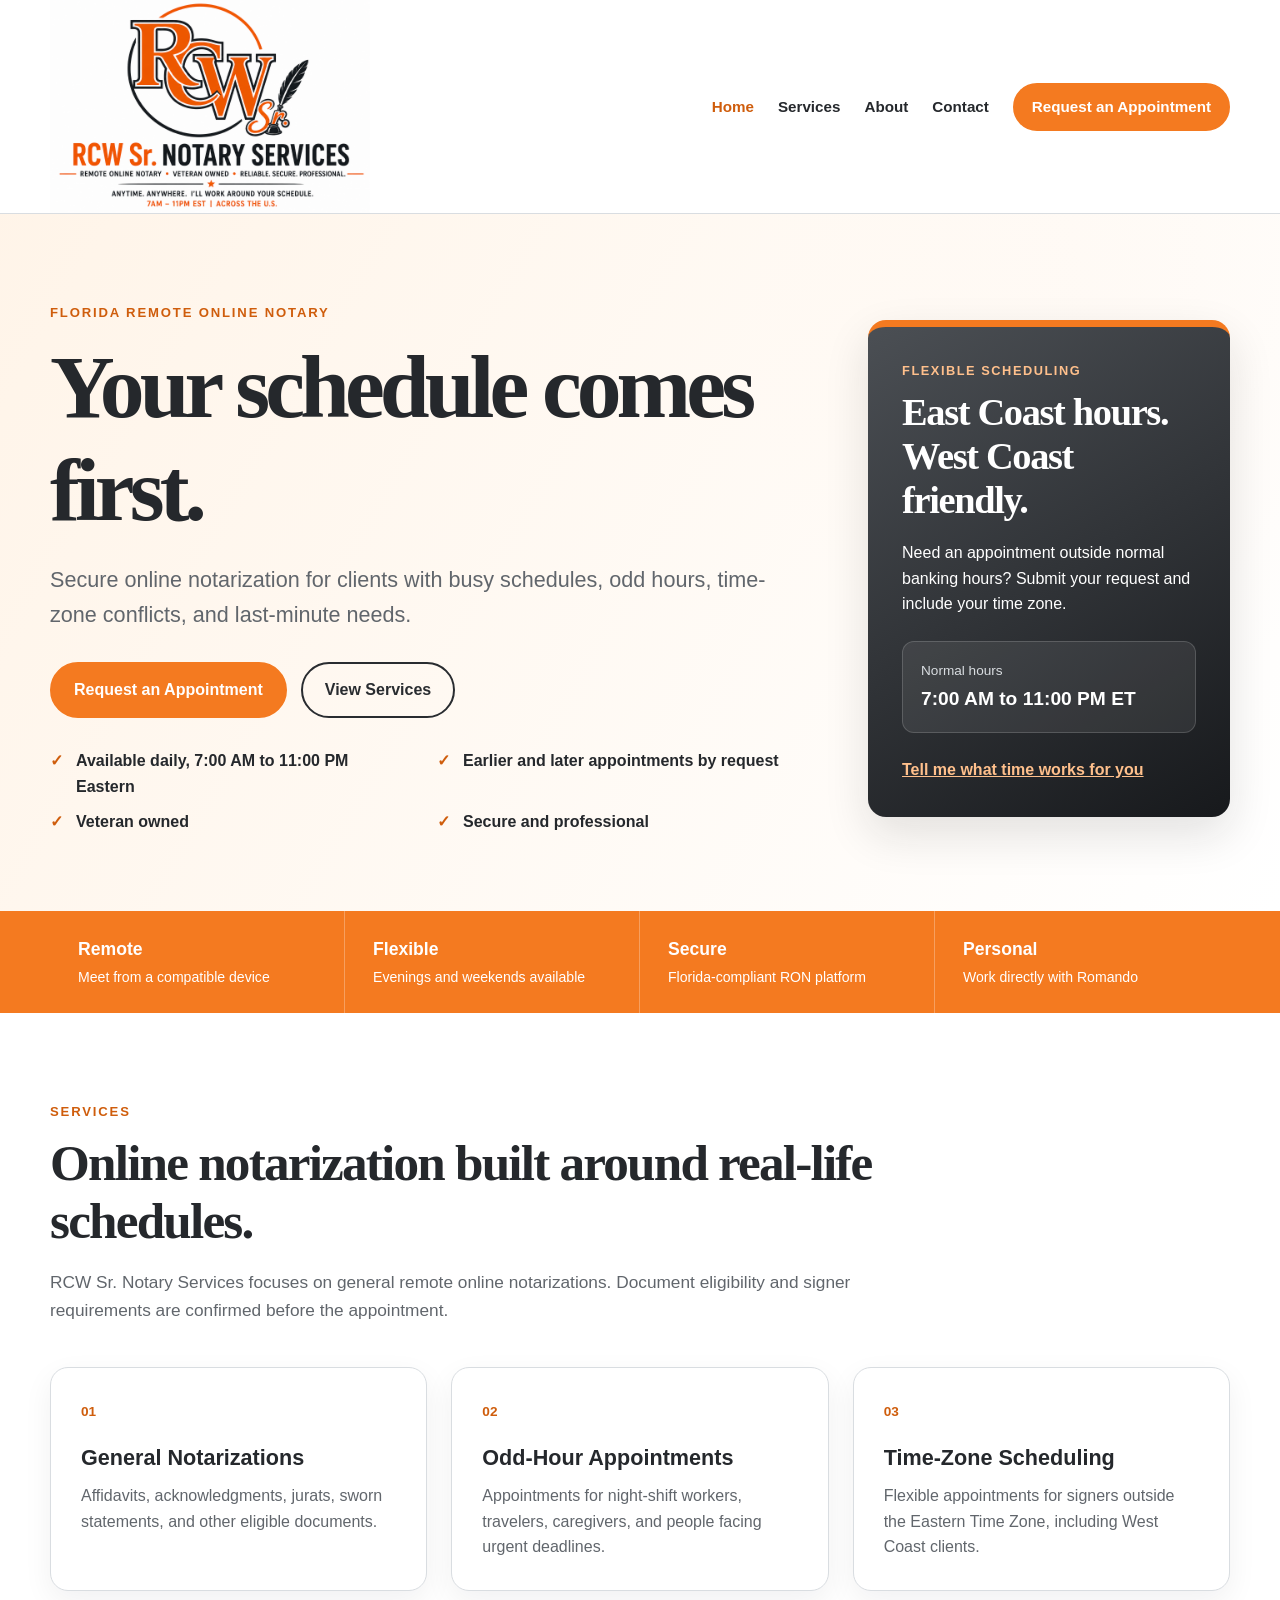
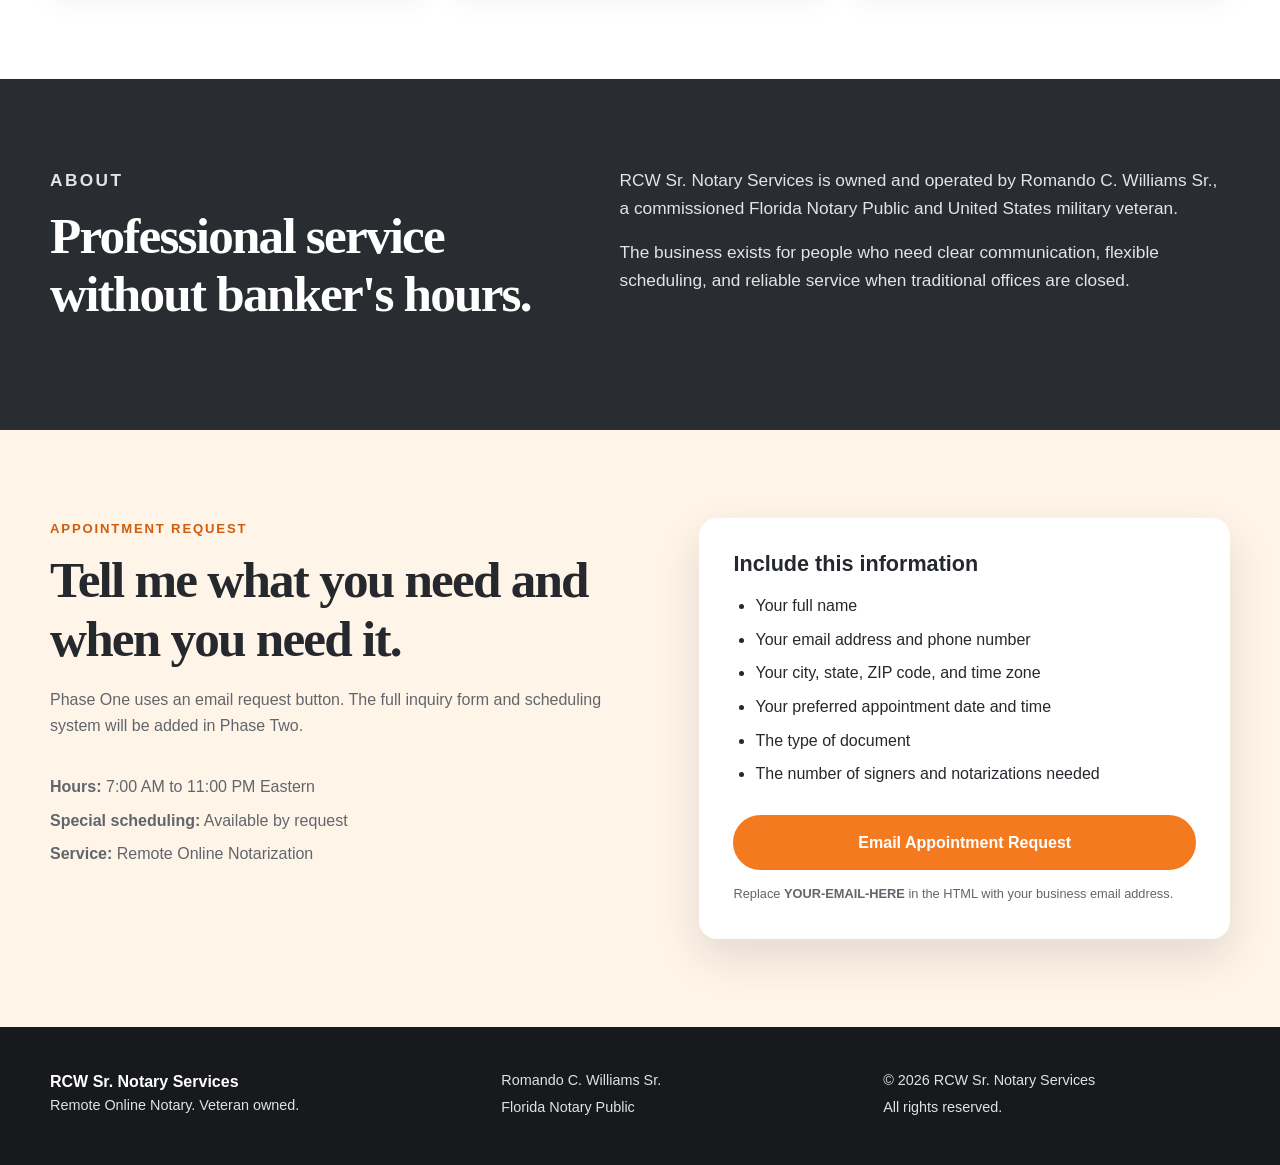
==== docs/index.html @ e26dbda1 "Update logo class in index.html" ====
<!DOCTYPE html>
<html lang="en">
<head>
  <meta charset="UTF-8">
  <meta name="viewport" content="width=device-width, initial-scale=1.0">
  <meta name="description" content="RCW Sr. Notary Services provides secure Florida remote online notarization with flexible scheduling from 7:00 AM to 11:00 PM Eastern Time.">
  <meta name="theme-color" content="#f47a20">

  <title>RCW Sr. Notary Services | Florida Remote Online Notary</title>

  <link rel="stylesheet" href="assets/css/styles.css">
  <script src="assets/js/main.js" defer></script>
</head>
<body>
  <a class="skip-link" href="#main-content">Skip to main content</a>

  <header class="site-header">
    <div class="container header-inner">
      <a class="brand" href="index.html" aria-label="RCW Sr. Notary Services home">
       <img
    src="assets/images/rcw-sr-logo-full.png"
    alt="RCW Sr. Notary Services logo"
    class="site-logo">
      </a>

      <button
        class="menu-toggle"
        type="button"
        aria-expanded="false"
        aria-controls="primary-navigation"
      >
        <span class="sr-only">Open navigation menu</span>
        <span></span>
        <span></span>
        <span></span>
      </button>

      <nav id="primary-navigation" class="primary-nav" aria-label="Primary navigation">
        <a class="active" href="index.html">Home</a>
        <a href="#services">Services</a>
        <a href="#about">About</a>
        <a href="#contact">Contact</a>
        <a class="button button-small" href="#contact">Request an Appointment</a>
      </nav>
    </div>
  </header>

  <main id="main-content">
    <section class="hero">
      <div class="container hero-grid">
        <div class="hero-copy">
          <p class="eyebrow">Florida Remote Online Notary</p>
          <h1>Your schedule comes first.</h1>
          <p class="hero-text">
            Secure online notarization for clients with busy schedules, odd hours,
            time-zone conflicts, and last-minute needs.
          </p>

          <div class="hero-actions">
            <a class="button" href="#contact">Request an Appointment</a>
            <a class="button button-secondary" href="#services">View Services</a>
          </div>

          <ul class="hero-facts" aria-label="Business highlights">
            <li>Available daily, 7:00 AM to 11:00 PM Eastern</li>
            <li>Earlier and later appointments by request</li>
            <li>Veteran owned</li>
            <li>Secure and professional</li>
          </ul>
        </div>

        <aside class="availability-card" aria-label="Availability details">
          <p class="card-label">Flexible Scheduling</p>
          <h2>East Coast hours. West Coast friendly.</h2>
          <p>
            Need an appointment outside normal banking hours? Submit your request
            and include your time zone.
          </p>
          <div class="hours-box">
            <span>Normal hours</span>
            <strong>7:00 AM to 11:00 PM ET</strong>
          </div>
          <a class="text-link" href="#contact">Tell me what time works for you</a>
        </aside>
      </div>
    </section>

    <section class="trust-strip" aria-label="Service promises">
      <div class="container trust-grid">
        <div>
          <strong>Remote</strong>
          <span>Meet from a compatible device</span>
        </div>
        <div>
          <strong>Flexible</strong>
          <span>Evenings and weekends available</span>
        </div>
        <div>
          <strong>Secure</strong>
          <span>Florida-compliant RON platform</span>
        </div>
        <div>
          <strong>Personal</strong>
          <span>Work directly with Romando</span>
        </div>
      </div>
    </section>

    <section id="services" class="section">
      <div class="container">
        <div class="section-heading">
          <p class="eyebrow">Services</p>
          <h2>Online notarization built around real-life schedules.</h2>
          <p>
            RCW Sr. Notary Services focuses on general remote online notarizations.
            Document eligibility and signer requirements are confirmed before the appointment.
          </p>
        </div>

        <div class="card-grid">
          <article class="service-card">
            <span class="service-number">01</span>
            <h3>General Notarizations</h3>
            <p>Affidavits, acknowledgments, jurats, sworn statements, and other eligible documents.</p>
          </article>

          <article class="service-card">
            <span class="service-number">02</span>
            <h3>Odd-Hour Appointments</h3>
            <p>Appointments for night-shift workers, travelers, caregivers, and people facing urgent deadlines.</p>
          </article>

          <article class="service-card">
            <span class="service-number">03</span>
            <h3>Time-Zone Scheduling</h3>
            <p>Flexible appointments for signers outside the Eastern Time Zone, including West Coast clients.</p>
          </article>
        </div>
      </div>
    </section>

    <section id="about" class="section section-pewter">
      <div class="container about-grid">
        <div>
          <p class="eyebrow eyebrow-light">About</p>
          <h2>Professional service without banker's hours.</h2>
        </div>
        <div>
          <p>
            RCW Sr. Notary Services is owned and operated by Romando C. Williams Sr.,
            a commissioned Florida Notary Public and United States military veteran.
          </p>
          <p>
            The business exists for people who need clear communication, flexible scheduling,
            and reliable service when traditional offices are closed.
          </p>
        </div>
      </div>
    </section>

    <section id="contact" class="section contact-section">
      <div class="container contact-grid">
        <div class="contact-copy">
          <p class="eyebrow">Appointment Request</p>
          <h2>Tell me what you need and when you need it.</h2>
          <p>
            Phase One uses an email request button. The full inquiry form and scheduling system
            will be added in Phase Two.
          </p>

          <div class="contact-details">
            <p><strong>Hours:</strong> 7:00 AM to 11:00 PM Eastern</p>
            <p><strong>Special scheduling:</strong> Available by request</p>
            <p><strong>Service:</strong> Remote Online Notarization</p>
          </div>
        </div>

        <div class="contact-card">
          <h3>Include this information</h3>
          <ul>
            <li>Your full name</li>
            <li>Your email address and phone number</li>
            <li>Your city, state, ZIP code, and time zone</li>
            <li>Your preferred appointment date and time</li>
            <li>The type of document</li>
            <li>The number of signers and notarizations needed</li>
          </ul>

          <a
            class="button button-full"
            href="mailto:YOUR-EMAIL-HERE?subject=Remote%20Online%20Notary%20Appointment%20Request"
          >
            Email Appointment Request
          </a>

          <p class="small-print">
            Replace <strong>YOUR-EMAIL-HERE</strong> in the HTML with your business email address.
          </p>
        </div>
      </div>
    </section>
  </main>

  <footer class="site-footer">
    <div class="container footer-grid">
      <div>
        <strong>RCW Sr. Notary Services</strong>
        <p>Remote Online Notary. Veteran owned.</p>
      </div>

      <div>
        <p>Romando C. Williams Sr.</p>
        <p>Florida Notary Public</p>
      </div>

      <div>
        <p>&copy; <span id="current-year"></span> RCW Sr. Notary Services</p>
        <p>All rights reserved.</p>
      </div>
    </div>
  </footer>
</body>
</html>
---- docs/assets/css/styles.css ----
:root {
  --orange: #f47a20;
  --orange-dark: #cf5d0c;
  --cream: #fff4e8;
  --pewter: #4b4f54;
  --pewter-dark: #292c30;
  --charcoal: #17191c;
  --white: #ffffff;
  --border: #d9dde1;
  --text: #25282c;
  --muted: #61666c;
  --shadow: 0 18px 45px rgba(23, 25, 28, 0.12);
  --radius: 18px;
  --container: 1180px;
}

* {
  box-sizing: border-box;
}

html {
  scroll-behavior: smooth;
}

body {
  margin: 0;
  color: var(--text);
  background: var(--white);
  font-family: Arial, Helvetica, sans-serif;
  line-height: 1.6;
}

img {
  display: block;
  max-width: 100%;
}

a {
  color: inherit;
}

h1,
h2,
h3,
p {
  margin-top: 0;
}

h1,
h2,
h3 {
  line-height: 1.15;
}

h1 {
  max-width: 760px;
  margin-bottom: 22px;
  font-family: Georgia, "Times New Roman", serif;
  font-size: clamp(3rem, 7vw, 6.2rem);
  letter-spacing: -0.055em;
}

h2 {
  margin-bottom: 18px;
  font-family: Georgia, "Times New Roman", serif;
  font-size: clamp(2rem, 4vw, 3.6rem);
  letter-spacing: -0.035em;
}

h3 {
  margin-bottom: 12px;
  font-size: 1.35rem;
}

.container {
  width: min(100% - 36px, var(--container));
  margin-inline: auto;
}

.skip-link {
  position: absolute;
  top: -100px;
  left: 16px;
  z-index: 1000;
  padding: 12px 16px;
  color: var(--white);
  background: var(--charcoal);
}

.skip-link:focus {
  top: 16px;
}

.sr-only {
  position: absolute;
  width: 1px;
  height: 1px;
  padding: 0;
  margin: -1px;
  overflow: hidden;
  clip: rect(0, 0, 0, 0);
  white-space: nowrap;
  border: 0;
}

.site-header {
  position: sticky;
  top: 0;
  z-index: 100;
  background: rgba(255, 255, 255, 0.96);
  border-bottom: 1px solid var(--border);
  backdrop-filter: blur(12px);
}

.header-inner {
  min-height: 92px;
  display: flex;
  align-items: center;
  justify-content: space-between;
  gap: 24px;
}

.brand {
  flex: 0 1 320px;
  text-decoration: none;
}

.brand-logo {
  width: 315px;
  max-height: 78px;
  object-fit: contain;
  object-position: left center;
}

.primary-nav {
  display: flex;
  align-items: center;
  gap: 24px;
}

.primary-nav a {
  font-size: 0.95rem;
  font-weight: 700;
  text-decoration: none;
}

.primary-nav a:not(.button):hover,
.primary-nav a:not(.button):focus,
.primary-nav .active {
  color: var(--orange-dark);
}

.menu-toggle {
  display: none;
  width: 46px;
  height: 46px;
  padding: 10px;
  border: 1px solid var(--border);
  border-radius: 10px;
  background: var(--white);
  cursor: pointer;
}

.menu-toggle span:not(.sr-only) {
  display: block;
  height: 3px;
  margin: 5px 0;
  background: var(--charcoal);
  border-radius: 10px;
}

.button {
  display: inline-flex;
  align-items: center;
  justify-content: center;
  min-height: 52px;
  padding: 13px 22px;
  color: var(--white);
  background: var(--orange);
  border: 2px solid var(--orange);
  border-radius: 999px;
  font-weight: 800;
  text-decoration: none;
  transition: transform 160ms ease, background 160ms ease, border-color 160ms ease;
}

.button:hover,
.button:focus {
  background: var(--orange-dark);
  border-color: var(--orange-dark);
  transform: translateY(-2px);
}

.button-secondary {
  color: var(--pewter-dark);
  background: transparent;
  border-color: var(--pewter-dark);
}

.button-secondary:hover,
.button-secondary:focus {
  color: var(--white);
  background: var(--pewter-dark);
  border-color: var(--pewter-dark);
}

.button-small {
  min-height: 44px;
  padding: 10px 17px;
  font-size: 0.9rem;
}

.button-full {
  width: 100%;
}

.hero {
  padding: 88px 0 76px;
  background:
    linear-gradient(120deg, rgba(255, 244, 232, 0.98), rgba(255, 255, 255, 0.92)),
    radial-gradient(circle at 85% 20%, rgba(244, 122, 32, 0.24), transparent 28%);
}

.hero-grid {
  display: grid;
  grid-template-columns: minmax(0, 1.55fr) minmax(300px, 0.75fr);
  align-items: center;
  gap: 70px;
}

.eyebrow {
  margin-bottom: 12px;
  color: var(--orange-dark);
  font-size: 0.82rem;
  font-weight: 900;
  letter-spacing: 0.14em;
  text-transform: uppercase;
}

.eyebrow-light {
  color: #ffc08c;
}

.hero-text {
  max-width: 720px;
  margin-bottom: 30px;
  color: var(--muted);
  font-size: clamp(1.08rem, 2vw, 1.35rem);
}

.hero-actions {
  display: flex;
  flex-wrap: wrap;
  gap: 14px;
  margin-bottom: 30px;
}

.hero-facts {
  display: grid;
  grid-template-columns: repeat(2, minmax(0, 1fr));
  gap: 10px 26px;
  max-width: 760px;
  padding: 0;
  margin: 0;
  list-style: none;
}

.hero-facts li {
  position: relative;
  padding-left: 26px;
  font-weight: 700;
}

.hero-facts li::before {
  content: "✓";
  position: absolute;
  left: 0;
  color: var(--orange-dark);
  font-weight: 900;
}

.availability-card {
  padding: 34px;
  color: var(--white);
  background: linear-gradient(150deg, var(--pewter), var(--charcoal));
  border-top: 7px solid var(--orange);
  border-radius: var(--radius);
  box-shadow: var(--shadow);
}

.card-label {
  margin-bottom: 8px;
  color: #ffc08c;
  font-size: 0.8rem;
  font-weight: 900;
  letter-spacing: 0.12em;
  text-transform: uppercase;
}

.availability-card h2 {
  font-size: clamp(2rem, 3vw, 3rem);
}

.hours-box {
  display: grid;
  gap: 2px;
  padding: 18px;
  margin: 24px 0;
  background: rgba(255, 255, 255, 0.08);
  border: 1px solid rgba(255, 255, 255, 0.16);
  border-radius: 12px;
}

.hours-box span {
  color: #d9dde1;
  font-size: 0.85rem;
}

.hours-box strong {
  font-size: 1.2rem;
}

.text-link {
  color: #ffc08c;
  font-weight: 800;
}

.trust-strip {
  color: var(--white);
  background: var(--orange);
}

.trust-grid {
  display: grid;
  grid-template-columns: repeat(4, 1fr);
}

.trust-grid div {
  padding: 24px 28px;
  border-right: 1px solid rgba(255, 255, 255, 0.28);
}

.trust-grid div:last-child {
  border-right: 0;
}

.trust-grid strong,
.trust-grid span {
  display: block;
}

.trust-grid strong {
  margin-bottom: 3px;
  font-size: 1.1rem;
}

.trust-grid span {
  font-size: 0.88rem;
}

.section {
  padding: 88px 0;
}

.section-heading {
  max-width: 830px;
  margin-bottom: 42px;
}

.section-heading > p:last-child {
  color: var(--muted);
  font-size: 1.08rem;
}

.card-grid {
  display: grid;
  grid-template-columns: repeat(3, 1fr);
  gap: 24px;
}

.service-card {
  padding: 30px;
  background: var(--white);
  border: 1px solid var(--border);
  border-radius: var(--radius);
  box-shadow: 0 10px 30px rgba(23, 25, 28, 0.06);
}

.service-number {
  display: inline-flex;
  margin-bottom: 24px;
  color: var(--orange-dark);
  font-size: 0.85rem;
  font-weight: 900;
}

.service-card p {
  margin-bottom: 0;
  color: var(--muted);
}

.section-pewter {
  color: var(--white);
  background: var(--pewter-dark);
}

.about-grid {
  display: grid;
  grid-template-columns: 0.9fr 1.1fr;
  gap: 70px;
}

.about-grid p {
  color: #e2e4e6;
  font-size: 1.08rem;
}

.contact-section {
  background: var(--cream);
}

.contact-grid {
  display: grid;
  grid-template-columns: 1fr 0.9fr;
  gap: 60px;
  align-items: start;
}

.contact-copy > p:not(.eyebrow),
.contact-details {
  color: var(--muted);
}

.contact-details {
  padding-top: 20px;
}

.contact-details p {
  margin-bottom: 8px;
}

.contact-card {
  padding: 34px;
  background: var(--white);
  border-radius: var(--radius);
  box-shadow: var(--shadow);
}

.contact-card ul {
  padding-left: 22px;
  margin-bottom: 28px;
}

.contact-card li {
  margin-bottom: 8px;
}

.small-print {
  margin: 14px 0 0;
  color: var(--muted);
  font-size: 0.8rem;
}

.site-footer {
  padding: 42px 0;
  color: #dfe2e5;
  background: var(--charcoal);
}

.footer-grid {
  display: grid;
  grid-template-columns: 1.2fr 1fr 1fr;
  gap: 35px;
}

.footer-grid p {
  margin-bottom: 4px;
  font-size: 0.9rem;
}

.footer-grid strong {
  color: var(--white);
}

@media (max-width: 900px) {
  .menu-toggle {
    display: block;
  }

  .primary-nav {
    position: absolute;
    top: 92px;
    left: 0;
    right: 0;
    display: none;
    padding: 22px;
    background: var(--white);
    border-bottom: 1px solid var(--border);
    box-shadow: var(--shadow);
  }

  .primary-nav.open {
    display: grid;
  }

  .primary-nav .button {
    width: 100%;
  }

  .hero-grid,
  .about-grid,
  .contact-grid {
    grid-template-columns: 1fr;
  }

  .hero-grid,
  .about-grid,
  .contact-grid {
    gap: 38px;
  }

  .trust-grid,
  .card-grid {
    grid-template-columns: repeat(2, 1fr);
  }

  .trust-grid div:nth-child(2) {
    border-right: 0;
  }

  .trust-grid div:nth-child(-n + 2) {
    border-bottom: 1px solid rgba(255, 255, 255, 0.28);
  }
}

@media (max-width: 620px) {
  .header-inner {
    min-height: 78px;
  }

  .brand {
    flex-basis: 240px;
  }

  .brand-logo {
    width: 235px;
    max-height: 64px;
  }

  .primary-nav {
    top: 78px;
  }

  .hero {
    padding: 62px 0 56px;
  }

  .hero-facts,
  .trust-grid,
  .card-grid,
  .footer-grid {
    grid-template-columns: 1fr;
  }

  .trust-grid div {
    border-right: 0;
    border-bottom: 1px solid rgba(255, 255, 255, 0.28);
  }

  .trust-grid div:last-child {
    border-bottom: 0;
  }

  .section {
    padding: 64px 0;
  }

  .availability-card,
  .service-card,
  .contact-card {
    padding: 26px;
  }
}
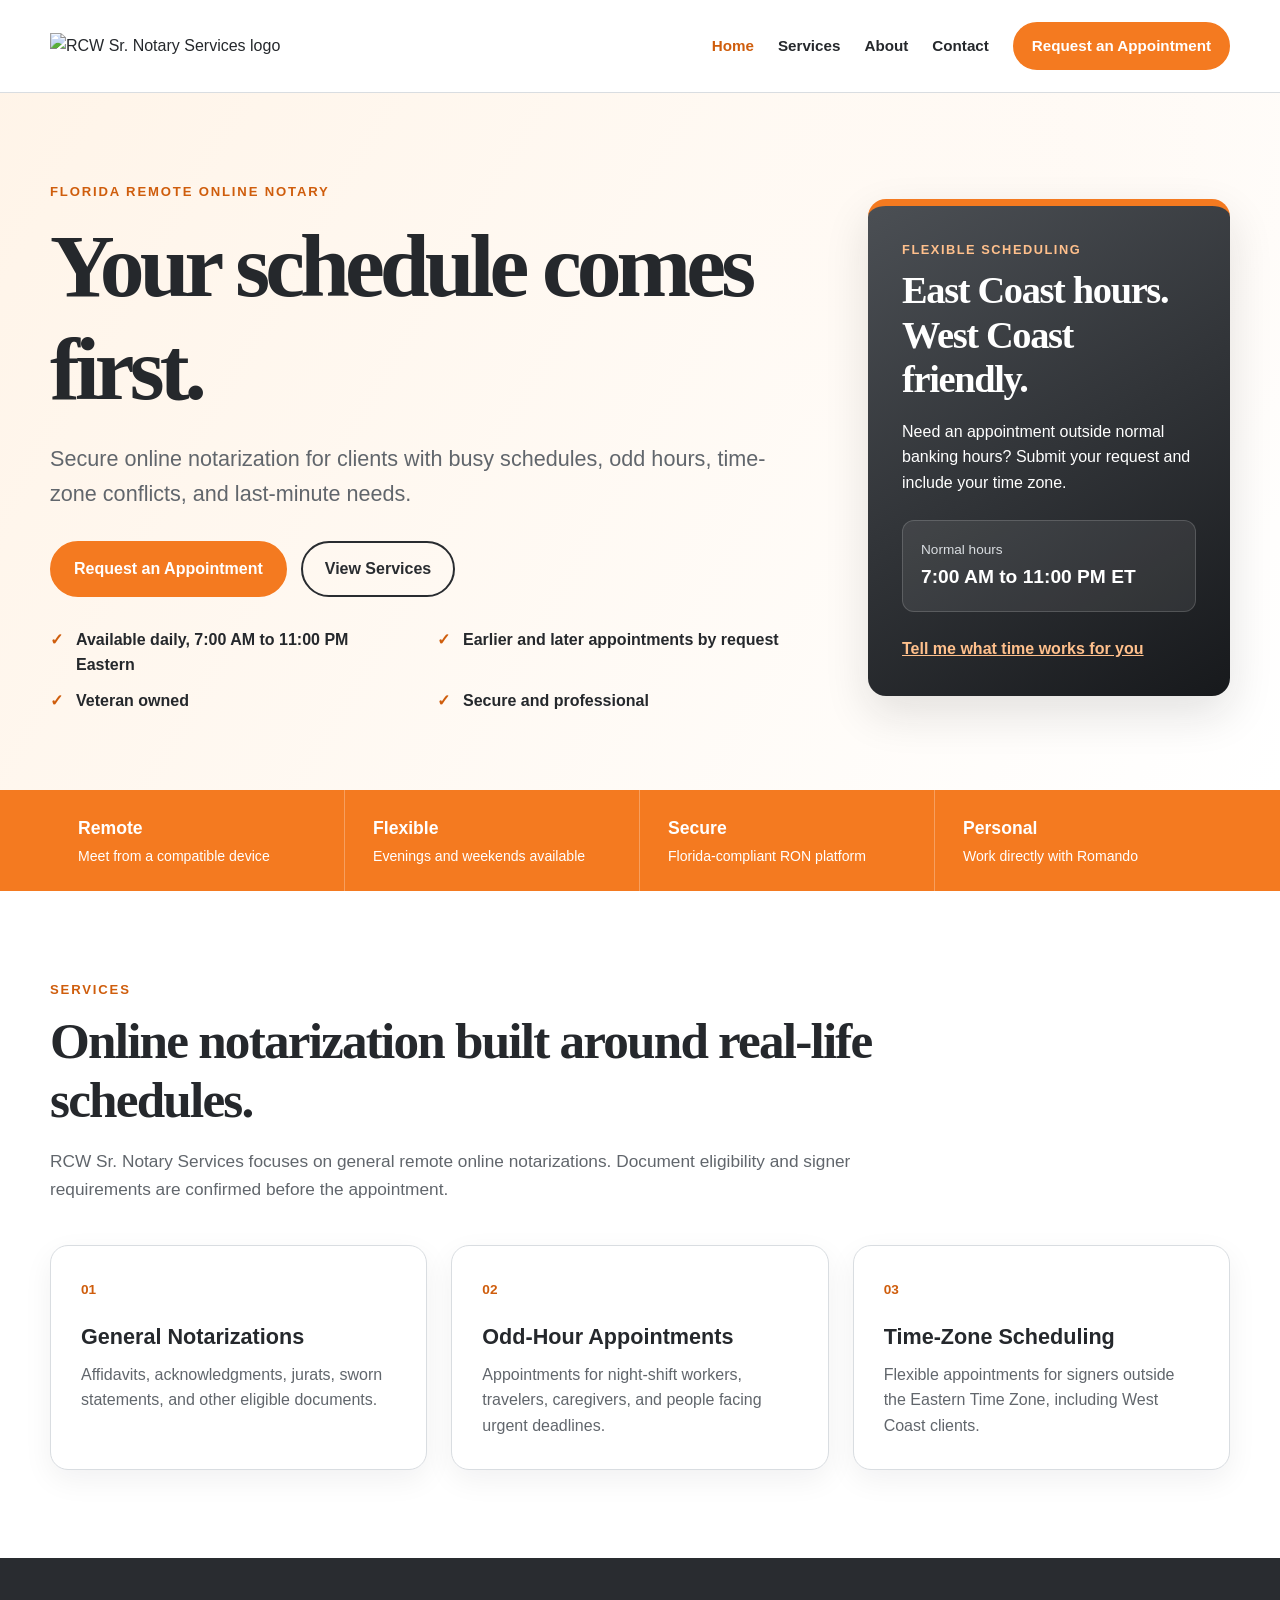
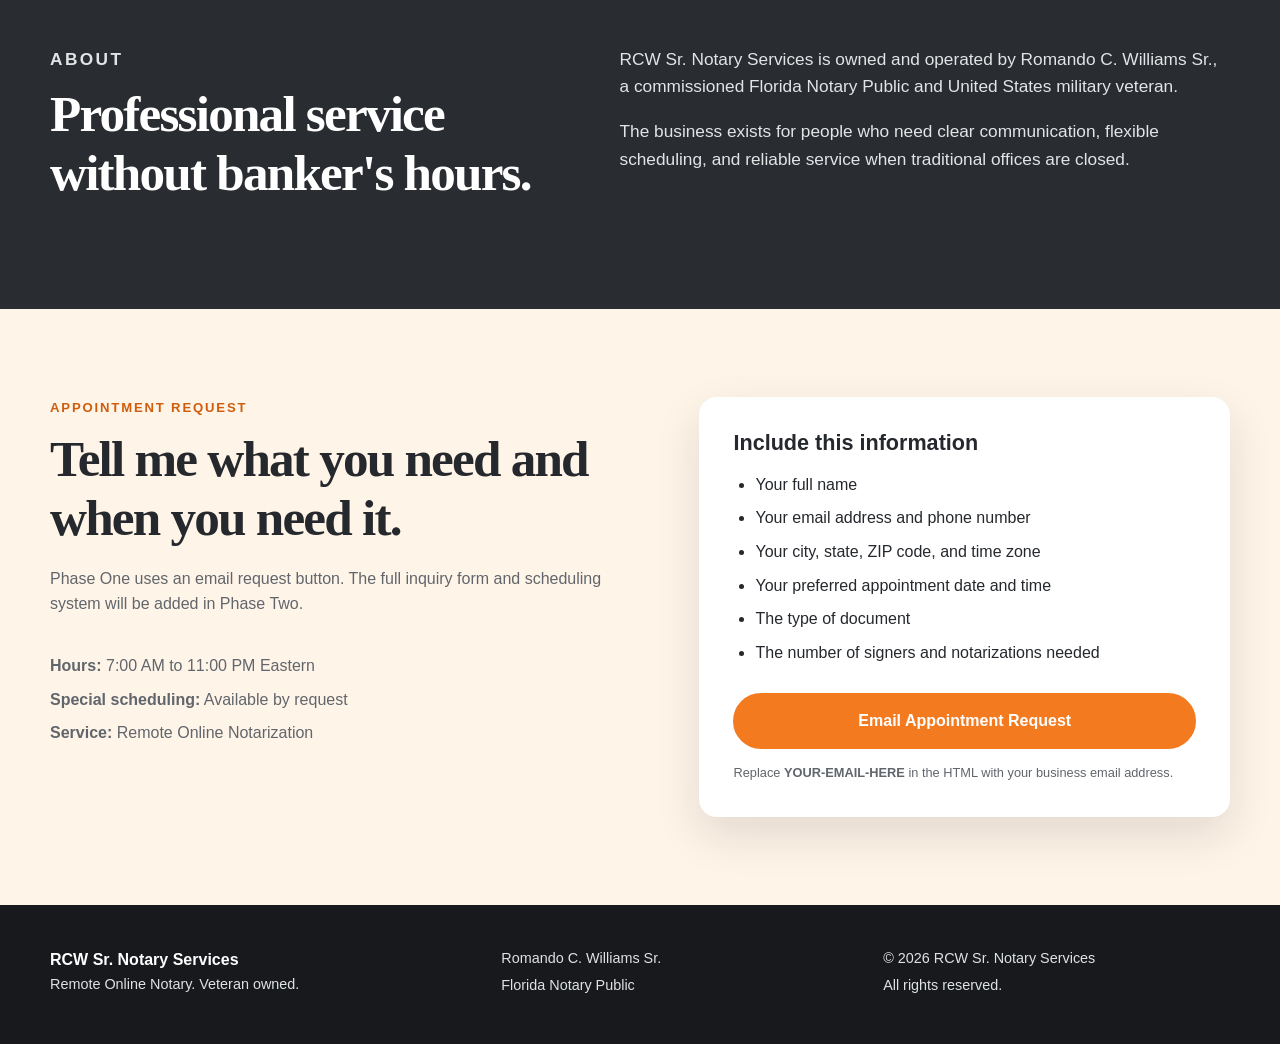
==== commit 74ab19e0: "Update logo image source to use raw GitHub URL" ====
--- a/docs/index.html
+++ b/docs/index.html
@@ -17,10 +17,10 @@
   <header class="site-header">
     <div class="container header-inner">
       <a class="brand" href="index.html" aria-label="RCW Sr. Notary Services home">
-       <img
-    src="assets/images/rcw-sr-logo-full.png"
-    alt="RCW Sr. Notary Services logo"
-    class="site-logo">
+      <img
+  src="https://raw.githubusercontent.com/TampaNative4Life/rcw-remote-online-notary/main/docs/assets/images/rcw-sr-logo-full.png"
+  alt="RCW Sr. Notary Services logo"
+  class="site-logo">
       </a>
 
       <button
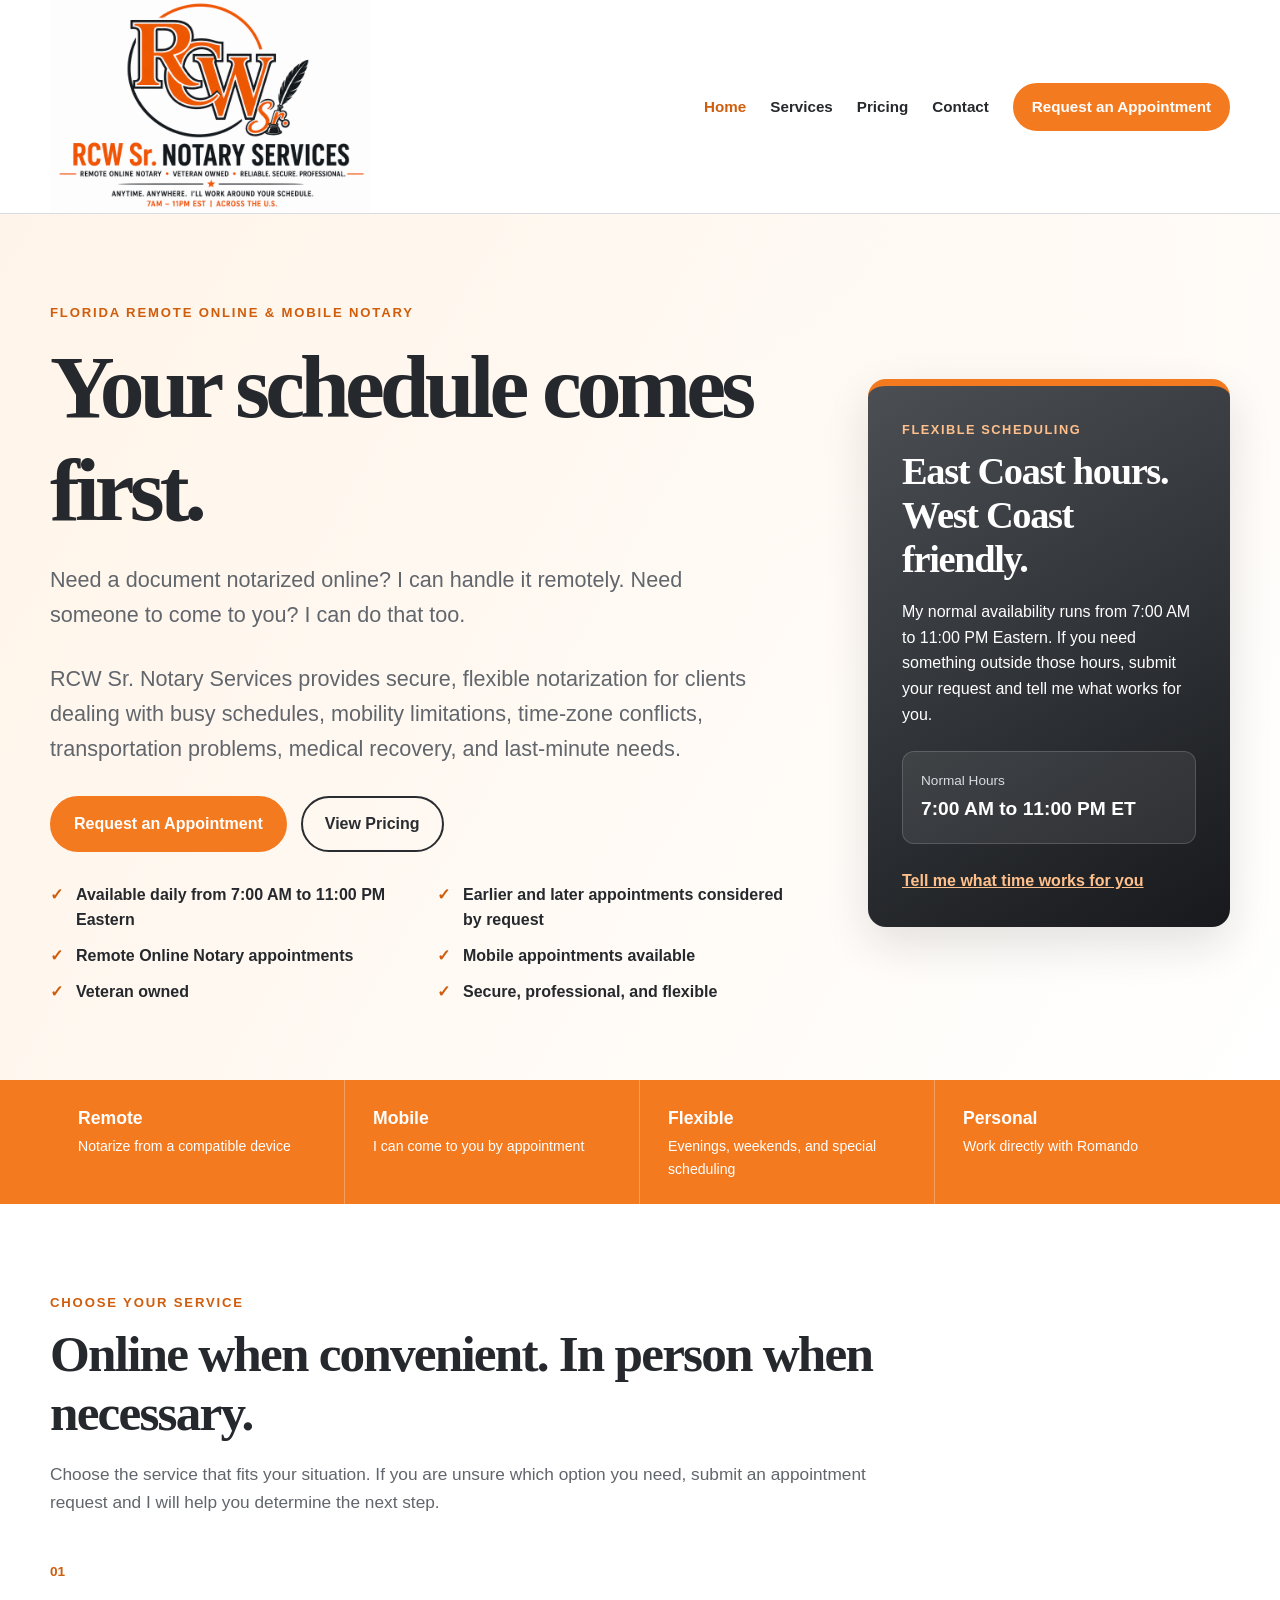
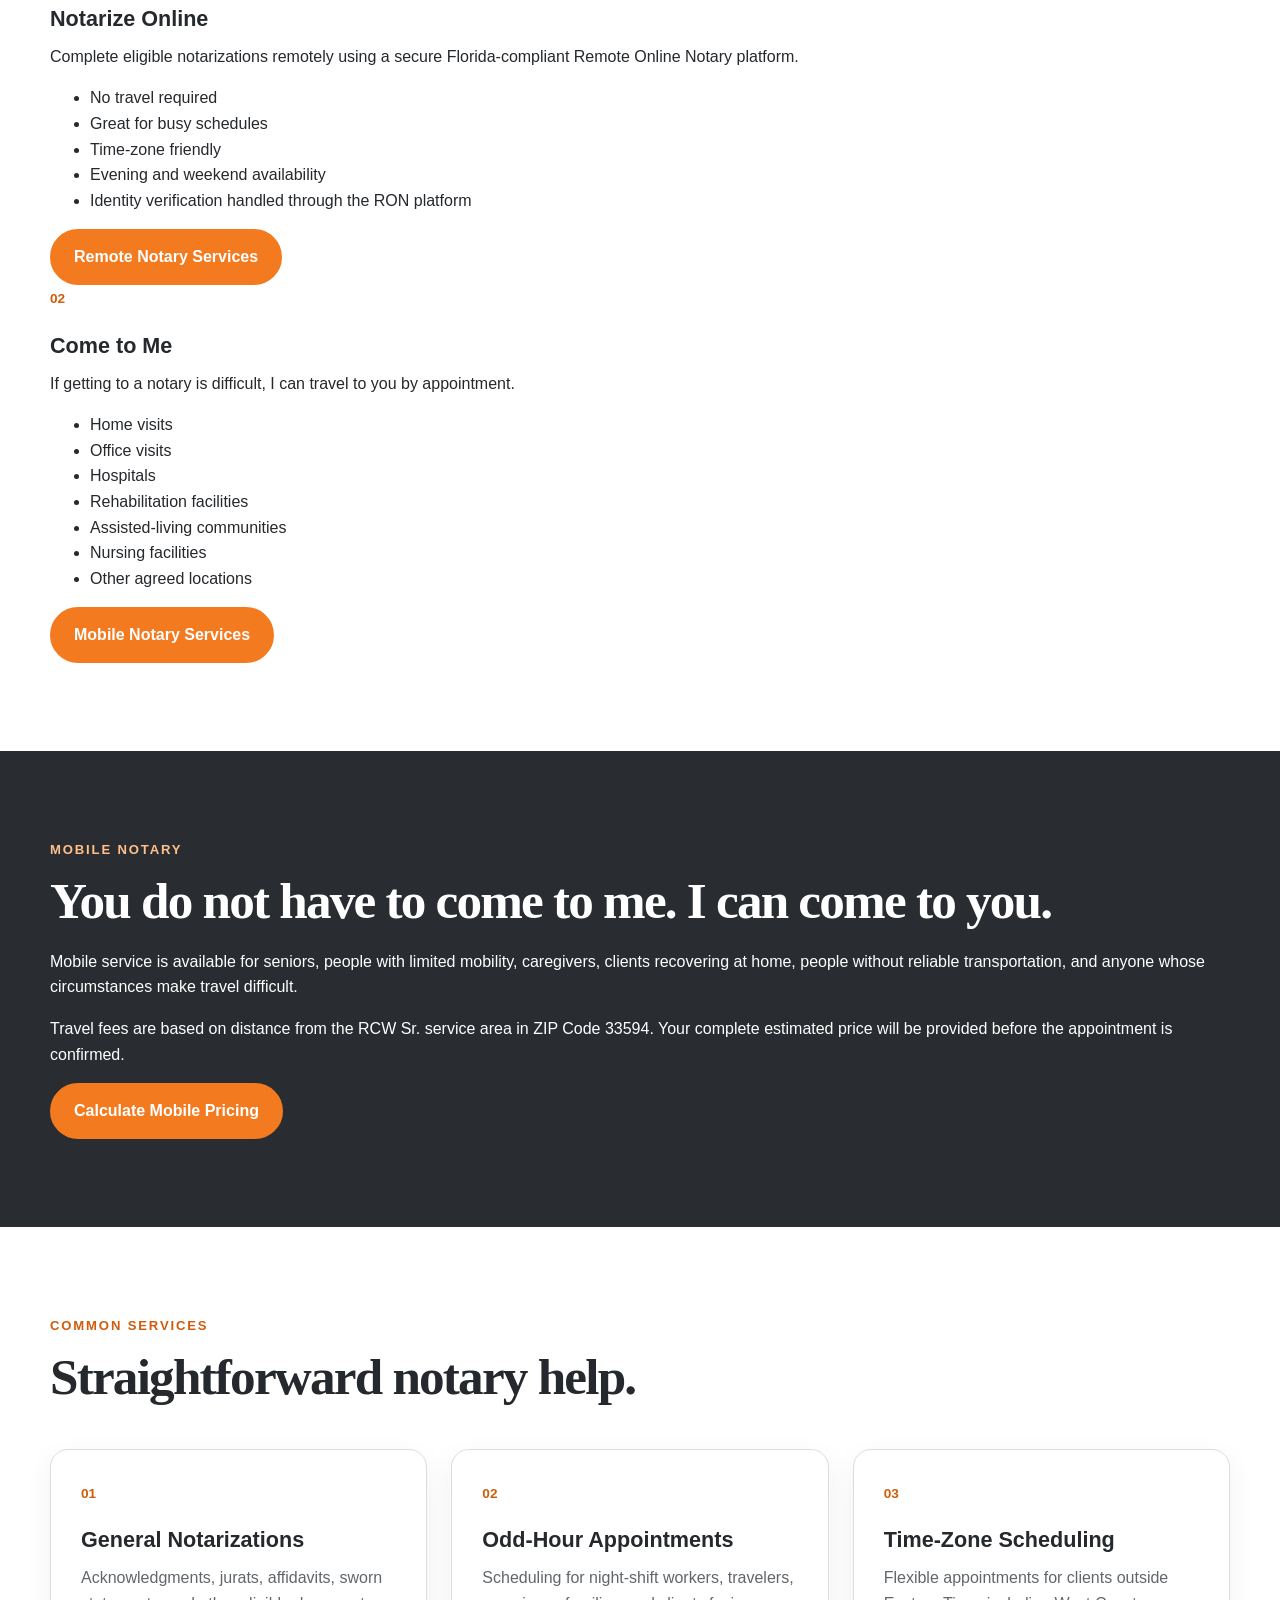
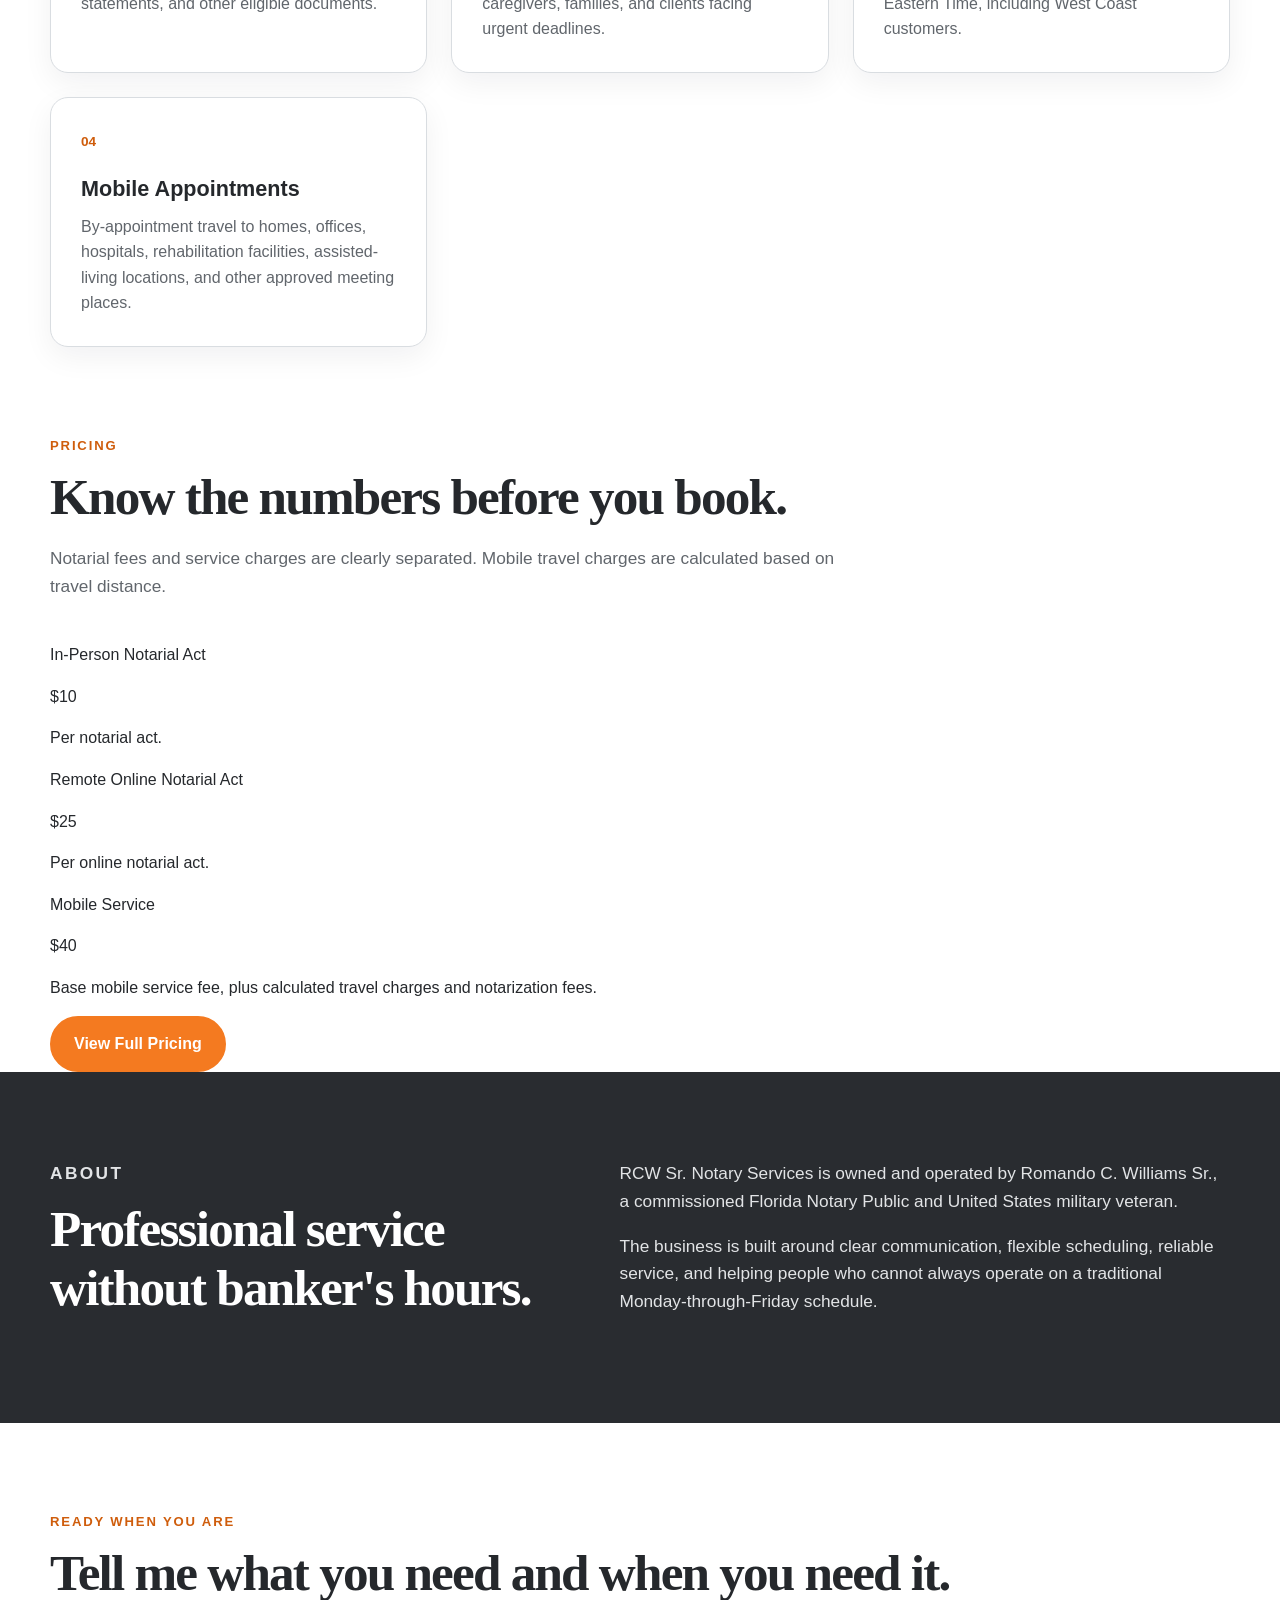
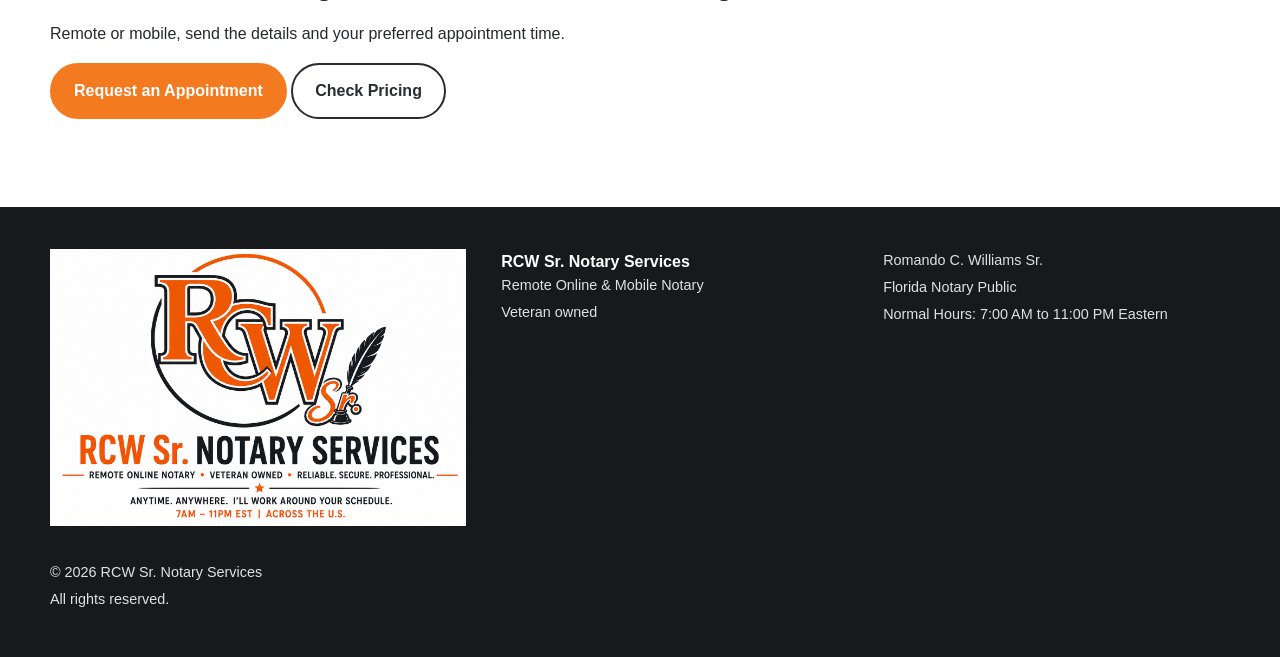
==== commit ba460edb: "Revise HTML structure and content for clarity Updated the website's meta description, title, and var" ====
--- a/docs/index.html
+++ b/docs/index.html
@@ -2,25 +2,43 @@
 <html lang="en">
 <head>
   <meta charset="UTF-8">
+
   <meta name="viewport" content="width=device-width, initial-scale=1.0">
-  <meta name="description" content="RCW Sr. Notary Services provides secure Florida remote online notarization with flexible scheduling from 7:00 AM to 11:00 PM Eastern Time.">
+
+  <meta
+    name="description"
+    content="RCW Sr. Notary Services provides Florida Remote Online Notary and mobile notary appointments with flexible scheduling, including evenings, weekends, and special scheduling requests."
+  >
+
   <meta name="theme-color" content="#f47a20">
 
-  <title>RCW Sr. Notary Services | Florida Remote Online Notary</title>
+  <title>RCW Sr. Notary Services | Remote Online & Mobile Notary</title>
 
   <link rel="stylesheet" href="assets/css/styles.css">
+
   <script src="assets/js/main.js" defer></script>
 </head>
+
 <body>
-  <a class="skip-link" href="#main-content">Skip to main content</a>
+
+  <a class="skip-link" href="#main-content">
+    Skip to main content
+  </a>
 
   <header class="site-header">
+
     <div class="container header-inner">
-      <a class="brand" href="index.html" aria-label="RCW Sr. Notary Services home">
-      <img
-  src="https://raw.githubusercontent.com/TampaNative4Life/rcw-remote-online-notary/main/docs/assets/images/rcw-sr-logo-full.png"
-  alt="RCW Sr. Notary Services logo"
-  class="site-logo">
+
+      <a
+        class="brand"
+        href="index.html"
+        aria-label="RCW Sr. Notary Services home"
+      >
+        <img
+          src="assets/images/rcw-sr-logo-full.png"
+          alt="RCW Sr. Notary Services logo"
+          class="site-logo"
+        >
       </a>
 
       <button
@@ -35,189 +53,717 @@
         <span></span>
       </button>
 
-      <nav id="primary-navigation" class="primary-nav" aria-label="Primary navigation">
+      <nav
+        id="primary-navigation"
+        class="primary-nav"
+        aria-label="Primary navigation"
+      >
         <a class="active" href="index.html">Home</a>
-        <a href="#services">Services</a>
-        <a href="#about">About</a>
-        <a href="#contact">Contact</a>
-        <a class="button button-small" href="#contact">Request an Appointment</a>
+        <a href="services.html">Services</a>
+        <a href="pricing.html">Pricing</a>
+        <a href="contact.html">Contact</a>
+
+        <a
+          class="button button-small"
+          href="contact.html"
+        >
+          Request an Appointment
+        </a>
       </nav>
+
     </div>
+
   </header>
 
   <main id="main-content">
+
     <section class="hero">
+
       <div class="container hero-grid">
+
         <div class="hero-copy">
-          <p class="eyebrow">Florida Remote Online Notary</p>
-          <h1>Your schedule comes first.</h1>
+
+          <p class="eyebrow">
+            Florida Remote Online & Mobile Notary
+          </p>
+
+          <h1>
+            Your schedule comes first.
+          </h1>
+
           <p class="hero-text">
-            Secure online notarization for clients with busy schedules, odd hours,
-            time-zone conflicts, and last-minute needs.
+            Need a document notarized online?
+            I can handle it remotely.
+            Need someone to come to you?
+            I can do that too.
+          </p>
+
+          <p class="hero-text">
+            RCW Sr. Notary Services provides secure,
+            flexible notarization for clients dealing with busy schedules,
+            mobility limitations, time-zone conflicts,
+            transportation problems, medical recovery,
+            and last-minute needs.
           </p>
 
           <div class="hero-actions">
-            <a class="button" href="#contact">Request an Appointment</a>
-            <a class="button button-secondary" href="#services">View Services</a>
+
+            <a
+              class="button"
+              href="contact.html"
+            >
+              Request an Appointment
+            </a>
+
+            <a
+              class="button button-secondary"
+              href="pricing.html"
+            >
+              View Pricing
+            </a>
+
           </div>
 
-          <ul class="hero-facts" aria-label="Business highlights">
-            <li>Available daily, 7:00 AM to 11:00 PM Eastern</li>
-            <li>Earlier and later appointments by request</li>
-            <li>Veteran owned</li>
-            <li>Secure and professional</li>
+          <ul
+            class="hero-facts"
+            aria-label="Business highlights"
+          >
+            <li>
+              Available daily from 7:00 AM to 11:00 PM Eastern
+            </li>
+
+            <li>
+              Earlier and later appointments considered by request
+            </li>
+
+            <li>
+              Remote Online Notary appointments
+            </li>
+
+            <li>
+              Mobile appointments available
+            </li>
+
+            <li>
+              Veteran owned
+            </li>
+
+            <li>
+              Secure, professional, and flexible
+            </li>
           </ul>
-        </div>
-
-        <aside class="availability-card" aria-label="Availability details">
-          <p class="card-label">Flexible Scheduling</p>
-          <h2>East Coast hours. West Coast friendly.</h2>
+
+        </div>
+
+        <aside
+          class="availability-card"
+          aria-label="Availability details"
+        >
+
+          <p class="card-label">
+            Flexible Scheduling
+          </p>
+
+          <h2>
+            East Coast hours.
+            West Coast friendly.
+          </h2>
+
           <p>
-            Need an appointment outside normal banking hours? Submit your request
-            and include your time zone.
-          </p>
+            My normal availability runs from
+            7:00 AM to 11:00 PM Eastern.
+            If you need something outside those hours,
+            submit your request and tell me what works for you.
+          </p>
+
           <div class="hours-box">
-            <span>Normal hours</span>
-            <strong>7:00 AM to 11:00 PM ET</strong>
+
+            <span>
+              Normal Hours
+            </span>
+
+            <strong>
+              7:00 AM to 11:00 PM ET
+            </strong>
+
           </div>
-          <a class="text-link" href="#contact">Tell me what time works for you</a>
+
+          <a
+            class="text-link"
+            href="contact.html"
+          >
+            Tell me what time works for you
+          </a>
+
         </aside>
-      </div>
+
+      </div>
+
     </section>
 
-    <section class="trust-strip" aria-label="Service promises">
+    <section
+      class="trust-strip"
+      aria-label="Service options"
+    >
+
       <div class="container trust-grid">
+
         <div>
           <strong>Remote</strong>
-          <span>Meet from a compatible device</span>
-        </div>
+          <span>
+            Notarize from a compatible device
+          </span>
+        </div>
+
+        <div>
+          <strong>Mobile</strong>
+          <span>
+            I can come to you by appointment
+          </span>
+        </div>
+
         <div>
           <strong>Flexible</strong>
-          <span>Evenings and weekends available</span>
-        </div>
-        <div>
-          <strong>Secure</strong>
-          <span>Florida-compliant RON platform</span>
-        </div>
+          <span>
+            Evenings, weekends, and special scheduling
+          </span>
+        </div>
+
         <div>
           <strong>Personal</strong>
-          <span>Work directly with Romando</span>
-        </div>
-      </div>
+          <span>
+            Work directly with Romando
+          </span>
+        </div>
+
+      </div>
+
     </section>
 
-    <section id="services" class="section">
+    <section
+      id="service-options"
+      class="section"
+    >
+
       <div class="container">
+
         <div class="section-heading">
-          <p class="eyebrow">Services</p>
-          <h2>Online notarization built around real-life schedules.</h2>
+
+          <p class="eyebrow">
+            Choose Your Service
+          </p>
+
+          <h2>
+            Online when convenient.
+            In person when necessary.
+          </h2>
+
           <p>
-            RCW Sr. Notary Services focuses on general remote online notarizations.
-            Document eligibility and signer requirements are confirmed before the appointment.
-          </p>
+            Choose the service that fits your situation.
+            If you are unsure which option you need,
+            submit an appointment request and I will help you determine the next step.
+          </p>
+
+        </div>
+
+        <div class="service-choice-grid">
+
+          <article class="service-choice-card">
+
+            <p class="service-number">
+              01
+            </p>
+
+            <h3>
+              Notarize Online
+            </h3>
+
+            <p>
+              Complete eligible notarizations remotely
+              using a secure Florida-compliant Remote Online Notary platform.
+            </p>
+
+            <ul>
+              <li>
+                No travel required
+              </li>
+
+              <li>
+                Great for busy schedules
+              </li>
+
+              <li>
+                Time-zone friendly
+              </li>
+
+              <li>
+                Evening and weekend availability
+              </li>
+
+              <li>
+                Identity verification handled through the RON platform
+              </li>
+            </ul>
+
+            <a
+              class="button"
+              href="services.html#remote"
+            >
+              Remote Notary Services
+            </a>
+
+          </article>
+
+          <article class="service-choice-card featured">
+
+            <p class="service-number">
+              02
+            </p>
+
+            <h3>
+              Come to Me
+            </h3>
+
+            <p>
+              If getting to a notary is difficult,
+              I can travel to you by appointment.
+            </p>
+
+            <ul>
+              <li>
+                Home visits
+              </li>
+
+              <li>
+                Office visits
+              </li>
+
+              <li>
+                Hospitals
+              </li>
+
+              <li>
+                Rehabilitation facilities
+              </li>
+
+              <li>
+                Assisted-living communities
+              </li>
+
+              <li>
+                Nursing facilities
+              </li>
+
+              <li>
+                Other agreed locations
+              </li>
+            </ul>
+
+            <a
+              class="button"
+              href="services.html#mobile"
+            >
+              Mobile Notary Services
+            </a>
+
+          </article>
+
+        </div>
+
+      </div>
+
+    </section>
+
+    <section class="section section-pewter">
+
+      <div class="container mobile-highlight-grid">
+
+        <div>
+
+          <p class="eyebrow eyebrow-light">
+            Mobile Notary
+          </p>
+
+          <h2>
+            You do not have to come to me.
+            I can come to you.
+          </h2>
+
+        </div>
+
+        <div>
+
+          <p>
+            Mobile service is available for seniors,
+            people with limited mobility,
+            caregivers,
+            clients recovering at home,
+            people without reliable transportation,
+            and anyone whose circumstances make travel difficult.
+          </p>
+
+          <p>
+            Travel fees are based on distance from the
+            RCW Sr. service area in ZIP Code 33594.
+            Your complete estimated price will be provided
+            before the appointment is confirmed.
+          </p>
+
+          <a
+            class="button button-light"
+            href="pricing.html"
+          >
+            Calculate Mobile Pricing
+          </a>
+
+        </div>
+
+      </div>
+
+    </section>
+
+    <section class="section">
+
+      <div class="container">
+
+        <div class="section-heading">
+
+          <p class="eyebrow">
+            Common Services
+          </p>
+
+          <h2>
+            Straightforward notary help.
+          </h2>
+
         </div>
 
         <div class="card-grid">
+
           <article class="service-card">
-            <span class="service-number">01</span>
-            <h3>General Notarizations</h3>
-            <p>Affidavits, acknowledgments, jurats, sworn statements, and other eligible documents.</p>
+
+            <span class="service-number">
+              01
+            </span>
+
+            <h3>
+              General Notarizations
+            </h3>
+
+            <p>
+              Acknowledgments,
+              jurats,
+              affidavits,
+              sworn statements,
+              and other eligible documents.
+            </p>
+
           </article>
 
           <article class="service-card">
-            <span class="service-number">02</span>
-            <h3>Odd-Hour Appointments</h3>
-            <p>Appointments for night-shift workers, travelers, caregivers, and people facing urgent deadlines.</p>
+
+            <span class="service-number">
+              02
+            </span>
+
+            <h3>
+              Odd-Hour Appointments
+            </h3>
+
+            <p>
+              Scheduling for night-shift workers,
+              travelers,
+              caregivers,
+              families,
+              and clients facing urgent deadlines.
+            </p>
+
           </article>
 
           <article class="service-card">
-            <span class="service-number">03</span>
-            <h3>Time-Zone Scheduling</h3>
-            <p>Flexible appointments for signers outside the Eastern Time Zone, including West Coast clients.</p>
-          </article>
-        </div>
-      </div>
+
+            <span class="service-number">
+              03
+            </span>
+
+            <h3>
+              Time-Zone Scheduling
+            </h3>
+
+            <p>
+              Flexible appointments for clients outside Eastern Time,
+              including West Coast customers.
+            </p>
+
+          </article>
+
+          <article class="service-card">
+
+            <span class="service-number">
+              04
+            </span>
+
+            <h3>
+              Mobile Appointments
+            </h3>
+
+            <p>
+              By-appointment travel to homes,
+              offices,
+              hospitals,
+              rehabilitation facilities,
+              assisted-living locations,
+              and other approved meeting places.
+            </p>
+
+          </article>
+
+        </div>
+
+      </div>
+
     </section>
 
-    <section id="about" class="section section-pewter">
+    <section class="pricing-preview">
+
+      <div class="container">
+
+        <div class="section-heading">
+
+          <p class="eyebrow">
+            Pricing
+          </p>
+
+          <h2>
+            Know the numbers before you book.
+          </h2>
+
+          <p>
+            Notarial fees and service charges are clearly separated.
+            Mobile travel charges are calculated based on travel distance.
+          </p>
+
+        </div>
+
+        <div class="pricing-preview-grid">
+
+          <article class="price-card">
+
+            <p class="price-label">
+              In-Person Notarial Act
+            </p>
+
+            <p class="price">
+              $10
+            </p>
+
+            <p>
+              Per notarial act.
+            </p>
+
+          </article>
+
+          <article class="price-card">
+
+            <p class="price-label">
+              Remote Online Notarial Act
+            </p>
+
+            <p class="price">
+              $25
+            </p>
+
+            <p>
+              Per online notarial act.
+            </p>
+
+          </article>
+
+          <article class="price-card">
+
+            <p class="price-label">
+              Mobile Service
+            </p>
+
+            <p class="price">
+              $40
+            </p>
+
+            <p>
+              Base mobile service fee,
+              plus calculated travel charges and notarization fees.
+            </p>
+
+          </article>
+
+        </div>
+
+        <div class="center-button">
+
+          <a
+            class="button"
+            href="pricing.html"
+          >
+            View Full Pricing
+          </a>
+
+        </div>
+
+      </div>
+
+    </section>
+
+    <section
+      id="about"
+      class="section section-pewter"
+    >
+
       <div class="container about-grid">
-        <div>
-          <p class="eyebrow eyebrow-light">About</p>
-          <h2>Professional service without banker's hours.</h2>
-        </div>
-        <div>
+
+        <div>
+
+          <p class="eyebrow eyebrow-light">
+            About
+          </p>
+
+          <h2>
+            Professional service without banker's hours.
+          </h2>
+
+        </div>
+
+        <div>
+
           <p>
-            RCW Sr. Notary Services is owned and operated by Romando C. Williams Sr.,
-            a commissioned Florida Notary Public and United States military veteran.
-          </p>
+            RCW Sr. Notary Services is owned and operated by
+            Romando C. Williams Sr.,
+            a commissioned Florida Notary Public
+            and United States military veteran.
+          </p>
+
           <p>
-            The business exists for people who need clear communication, flexible scheduling,
-            and reliable service when traditional offices are closed.
-          </p>
-        </div>
-      </div>
+            The business is built around clear communication,
+            flexible scheduling,
+            reliable service,
+            and helping people who cannot always operate on a traditional
+            Monday-through-Friday schedule.
+          </p>
+
+        </div>
+
+      </div>
+
     </section>
 
-    <section id="contact" class="section contact-section">
-      <div class="container contact-grid">
-        <div class="contact-copy">
-          <p class="eyebrow">Appointment Request</p>
-          <h2>Tell me what you need and when you need it.</h2>
+    <section class="section final-cta">
+
+      <div class="container final-cta-inner">
+
+        <div>
+
+          <p class="eyebrow">
+            Ready When You Are
+          </p>
+
+          <h2>
+            Tell me what you need and when you need it.
+          </h2>
+
           <p>
-            Phase One uses an email request button. The full inquiry form and scheduling system
-            will be added in Phase Two.
-          </p>
-
-          <div class="contact-details">
-            <p><strong>Hours:</strong> 7:00 AM to 11:00 PM Eastern</p>
-            <p><strong>Special scheduling:</strong> Available by request</p>
-            <p><strong>Service:</strong> Remote Online Notarization</p>
-          </div>
-        </div>
-
-        <div class="contact-card">
-          <h3>Include this information</h3>
-          <ul>
-            <li>Your full name</li>
-            <li>Your email address and phone number</li>
-            <li>Your city, state, ZIP code, and time zone</li>
-            <li>Your preferred appointment date and time</li>
-            <li>The type of document</li>
-            <li>The number of signers and notarizations needed</li>
-          </ul>
+            Remote or mobile,
+            send the details and your preferred appointment time.
+          </p>
+
+        </div>
+
+        <div class="final-cta-actions">
 
           <a
-            class="button button-full"
-            href="mailto:YOUR-EMAIL-HERE?subject=Remote%20Online%20Notary%20Appointment%20Request"
+            class="button"
+            href="contact.html"
           >
-            Email Appointment Request
+            Request an Appointment
           </a>
 
-          <p class="small-print">
-            Replace <strong>YOUR-EMAIL-HERE</strong> in the HTML with your business email address.
-          </p>
-        </div>
-      </div>
+          <a
+            class="button button-secondary"
+            href="pricing.html"
+          >
+            Check Pricing
+          </a>
+
+        </div>
+
+      </div>
+
     </section>
+
   </main>
 
   <footer class="site-footer">
+
     <div class="container footer-grid">
+
       <div>
-        <strong>RCW Sr. Notary Services</strong>
-        <p>Remote Online Notary. Veteran owned.</p>
+
+        <img
+          src="assets/images/rcw-sr-logo-full.png"
+          alt="RCW Sr. Notary Services"
+          class="footer-logo"
+        >
+
       </div>
 
       <div>
-        <p>Romando C. Williams Sr.</p>
-        <p>Florida Notary Public</p>
+
+        <strong>
+          RCW Sr. Notary Services
+        </strong>
+
+        <p>
+          Remote Online & Mobile Notary
+        </p>
+
+        <p>
+          Veteran owned
+        </p>
+
       </div>
 
       <div>
-        <p>&copy; <span id="current-year"></span> RCW Sr. Notary Services</p>
-        <p>All rights reserved.</p>
-      </div>
+
+        <p>
+          Romando C. Williams Sr.
+        </p>
+
+        <p>
+          Florida Notary Public
+        </p>
+
+        <p>
+          Normal Hours:
+          7:00 AM to 11:00 PM Eastern
+        </p>
+
+      </div>
+
+      <div>
+
+        <p>
+          &copy;
+          <span id="current-year"></span>
+          RCW Sr. Notary Services
+        </p>
+
+        <p>
+          All rights reserved.
+        </p>
+
+      </div>
+
     </div>
+
   </footer>
+
 </body>
 </html>
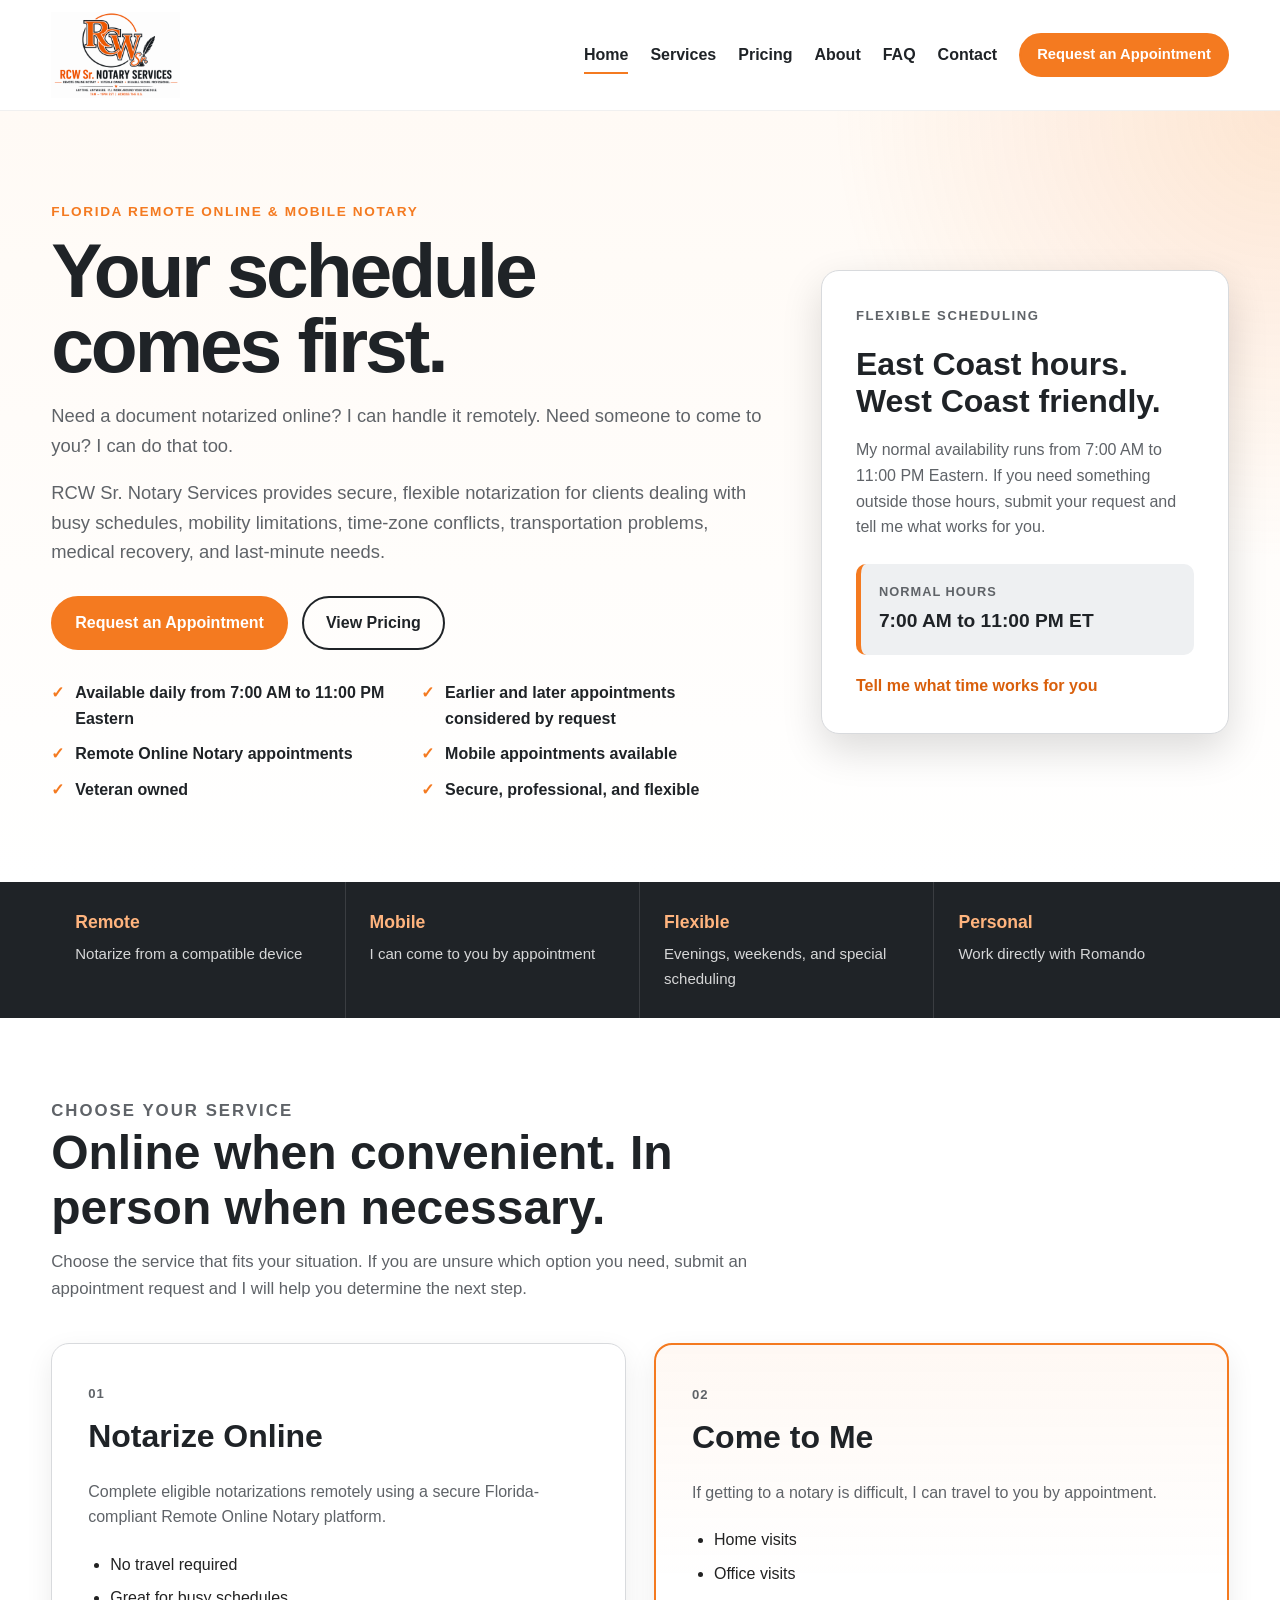
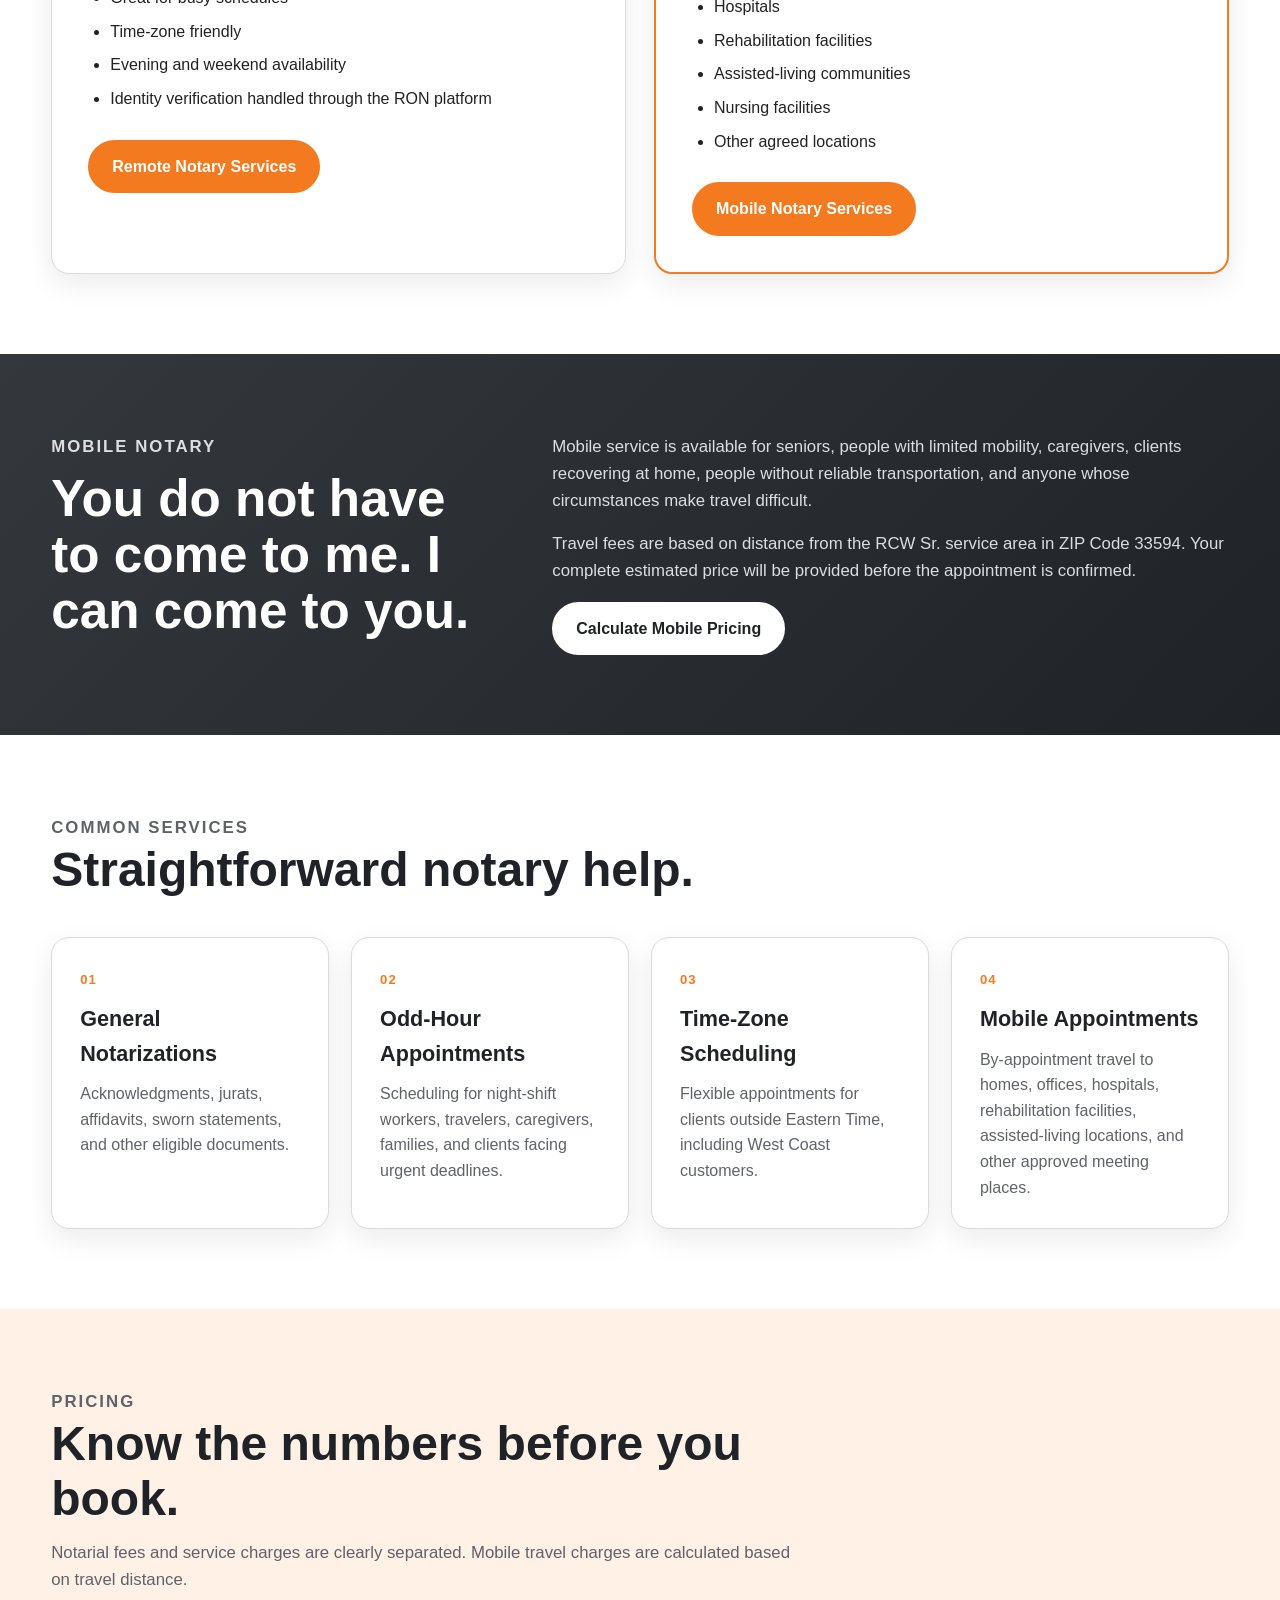
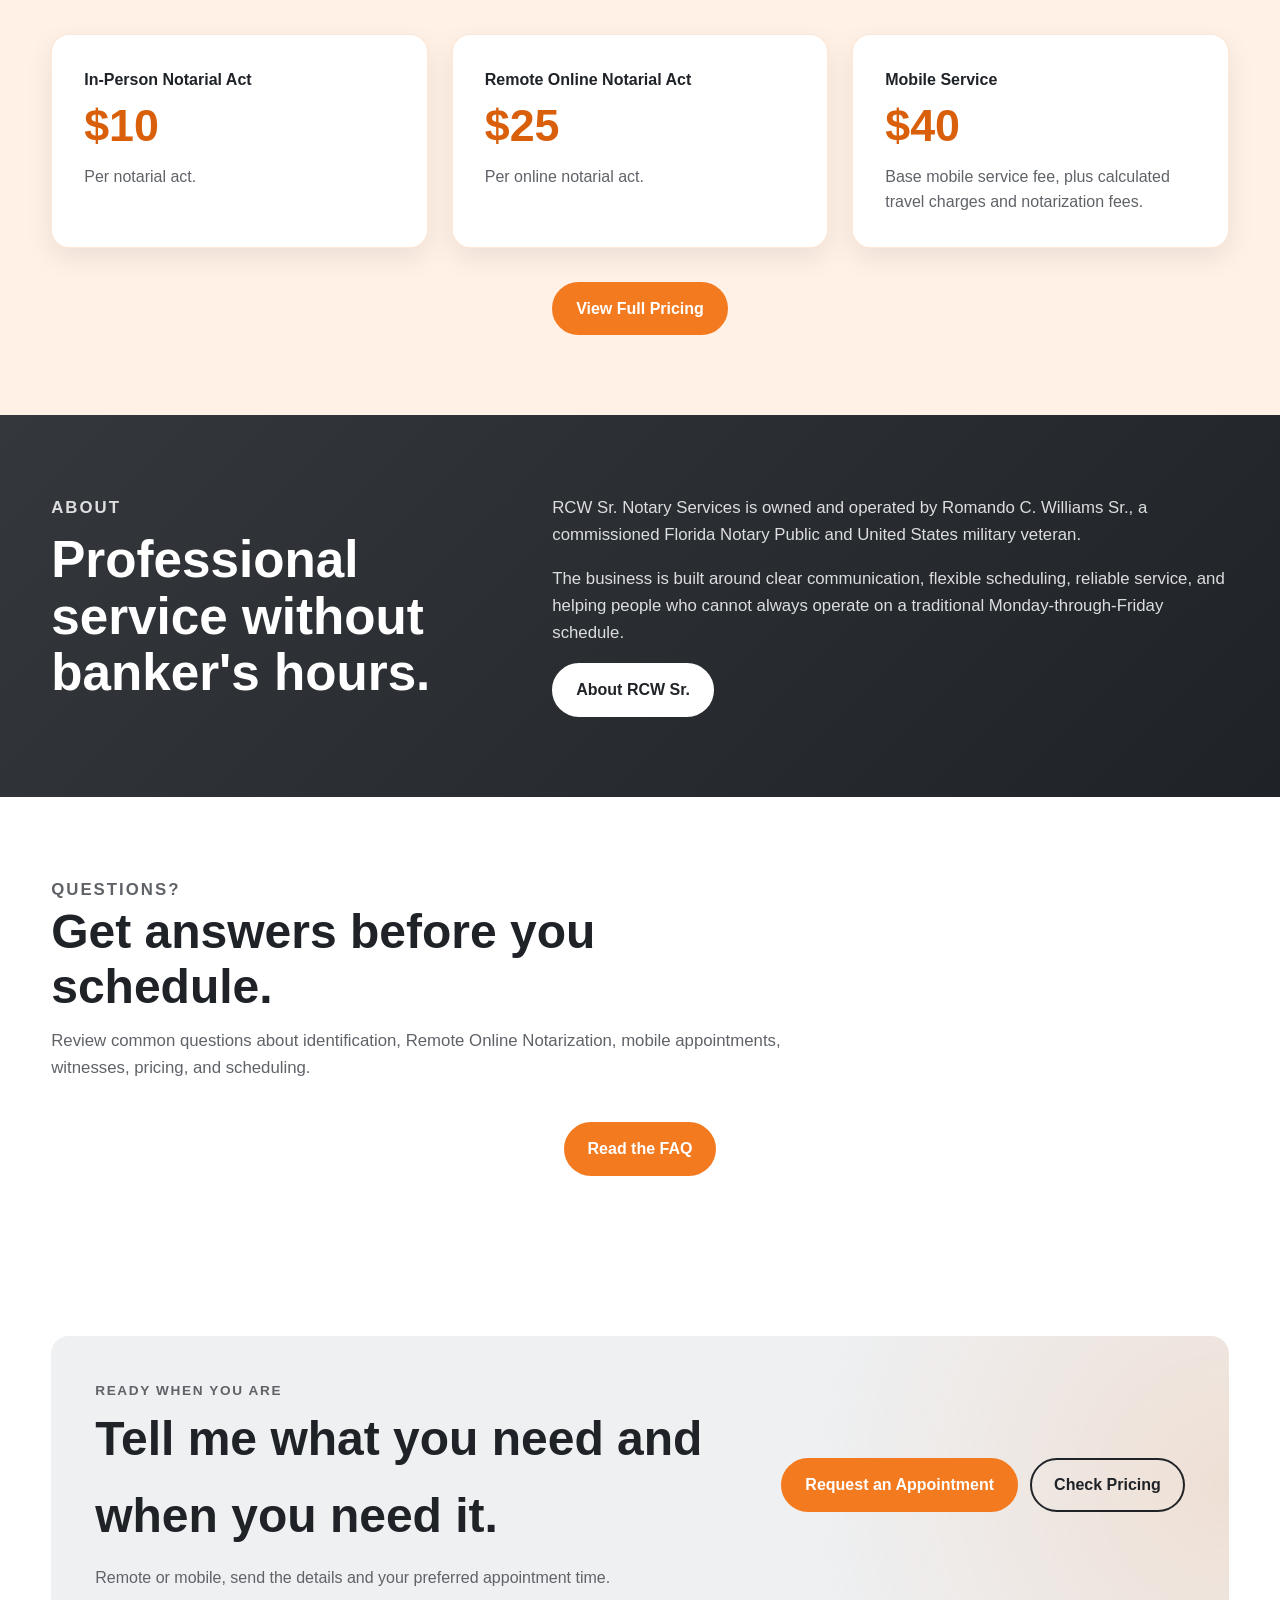
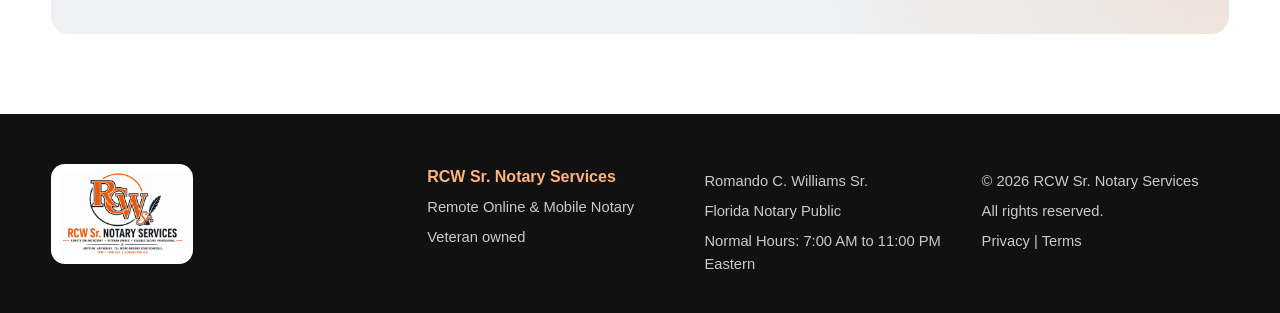
==== commit aa2c1246: "Update homepage navigation and new site pages" ====
--- a/docs/index.html
+++ b/docs/index.html
@@ -61,6 +61,8 @@
         <a class="active" href="index.html">Home</a>
         <a href="services.html">Services</a>
         <a href="pricing.html">Pricing</a>
+        <a href="about.html">About</a>
+        <a href="faq.html">FAQ</a>
         <a href="contact.html">Contact</a>
 
         <a
@@ -101,8 +103,10 @@
           <p class="hero-text">
             RCW Sr. Notary Services provides secure,
             flexible notarization for clients dealing with busy schedules,
-            mobility limitations, time-zone conflicts,
-            transportation problems, medical recovery,
+            mobility limitations,
+            time-zone conflicts,
+            transportation problems,
+            medical recovery,
             and last-minute needs.
           </p>
 
@@ -165,8 +169,7 @@
           </p>
 
           <h2>
-            East Coast hours.
-            West Coast friendly.
+            East Coast hours. West Coast friendly.
           </h2>
 
           <p>
@@ -254,8 +257,7 @@
           </p>
 
           <h2>
-            Online when convenient.
-            In person when necessary.
+            Online when convenient. In person when necessary.
           </h2>
 
           <p>
@@ -284,25 +286,11 @@
             </p>
 
             <ul>
-              <li>
-                No travel required
-              </li>
-
-              <li>
-                Great for busy schedules
-              </li>
-
-              <li>
-                Time-zone friendly
-              </li>
-
-              <li>
-                Evening and weekend availability
-              </li>
-
-              <li>
-                Identity verification handled through the RON platform
-              </li>
+              <li>No travel required</li>
+              <li>Great for busy schedules</li>
+              <li>Time-zone friendly</li>
+              <li>Evening and weekend availability</li>
+              <li>Identity verification handled through the RON platform</li>
             </ul>
 
             <a
@@ -330,33 +318,13 @@
             </p>
 
             <ul>
-              <li>
-                Home visits
-              </li>
-
-              <li>
-                Office visits
-              </li>
-
-              <li>
-                Hospitals
-              </li>
-
-              <li>
-                Rehabilitation facilities
-              </li>
-
-              <li>
-                Assisted-living communities
-              </li>
-
-              <li>
-                Nursing facilities
-              </li>
-
-              <li>
-                Other agreed locations
-              </li>
+              <li>Home visits</li>
+              <li>Office visits</li>
+              <li>Hospitals</li>
+              <li>Rehabilitation facilities</li>
+              <li>Assisted-living communities</li>
+              <li>Nursing facilities</li>
+              <li>Other agreed locations</li>
             </ul>
 
             <a
@@ -385,8 +353,7 @@
           </p>
 
           <h2>
-            You do not have to come to me.
-            I can come to you.
+            You do not have to come to me. I can come to you.
           </h2>
 
         </div>
@@ -649,6 +616,53 @@
             Monday-through-Friday schedule.
           </p>
 
+          <a
+            class="button button-light"
+            href="about.html"
+          >
+            About RCW Sr.
+          </a>
+
+        </div>
+
+      </div>
+
+    </section>
+
+    <section class="section">
+
+      <div class="container">
+
+        <div class="section-heading">
+
+          <p class="eyebrow">
+            Questions?
+          </p>
+
+          <h2>
+            Get answers before you schedule.
+          </h2>
+
+          <p>
+            Review common questions about identification,
+            Remote Online Notarization,
+            mobile appointments,
+            witnesses,
+            pricing,
+            and scheduling.
+          </p>
+
+        </div>
+
+        <div class="center-button">
+
+          <a
+            class="button"
+            href="faq.html"
+          >
+            Read the FAQ
+          </a>
+
         </div>
 
       </div>
@@ -759,6 +773,12 @@
           All rights reserved.
         </p>
 
+        <p>
+          <a href="privacy.html">Privacy</a>
+          |
+          <a href="terms.html">Terms</a>
+        </p>
+
       </div>
 
     </div>
--- a/docs/assets/css/styles.css
+++ b/docs/assets/css/styles.css
@@ -1,20 +1,35 @@
 :root {
-  --orange: #f47a20;
-  --orange-dark: #cf5d0c;
-  --cream: #fff4e8;
-  --pewter: #4b4f54;
-  --pewter-dark: #292c30;
-  --charcoal: #17191c;
+  --creamsicle: #f47a20;
+  --creamsicle-dark: #d95f0b;
+  --creamsicle-light: #fff1e6;
+
+  --pewter: #5b6168;
+  --pewter-dark: #34383d;
+  --pewter-light: #eef0f2;
+
+  --charcoal: #1f2327;
+  --black: #111111;
   --white: #ffffff;
-  --border: #d9dde1;
-  --text: #25282c;
-  --muted: #61666c;
-  --shadow: 0 18px 45px rgba(23, 25, 28, 0.12);
+  --cream: #fffaf5;
+
+  --text: #222222;
+  --text-light: #5f6368;
+
+  --border: #d8dadd;
+  --shadow: 0 10px 28px rgba(0, 0, 0, 0.08);
+  --shadow-strong: 0 16px 40px rgba(0, 0, 0, 0.14);
+
   --radius: 18px;
+  --radius-small: 10px;
+
   --container: 1180px;
 }
 
-* {
+/* RESET */
+
+*,
+*::before,
+*::after {
   box-sizing: border-box;
 }
 
@@ -24,71 +39,50 @@
 
 body {
   margin: 0;
+  font-family: Arial, Helvetica, sans-serif;
   color: var(--text);
   background: var(--white);
-  font-family: Arial, Helvetica, sans-serif;
   line-height: 1.6;
 }
 
 img {
-  display: block;
   max-width: 100%;
+  height: auto;
 }
 
 a {
   color: inherit;
-}
-
-h1,
-h2,
-h3,
-p {
-  margin-top: 0;
-}
-
-h1,
-h2,
-h3 {
-  line-height: 1.15;
-}
-
-h1 {
-  max-width: 760px;
-  margin-bottom: 22px;
-  font-family: Georgia, "Times New Roman", serif;
-  font-size: clamp(3rem, 7vw, 6.2rem);
-  letter-spacing: -0.055em;
-}
-
-h2 {
-  margin-bottom: 18px;
-  font-family: Georgia, "Times New Roman", serif;
-  font-size: clamp(2rem, 4vw, 3.6rem);
-  letter-spacing: -0.035em;
-}
-
-h3 {
-  margin-bottom: 12px;
-  font-size: 1.35rem;
-}
-
-.container {
-  width: min(100% - 36px, var(--container));
-  margin-inline: auto;
-}
+  text-decoration: none;
+}
+
+button,
+input,
+textarea,
+select {
+  font: inherit;
+}
+
+/* ACCESSIBILITY */
 
 .skip-link {
   position: absolute;
-  top: -100px;
+  left: -9999px;
+  top: auto;
+  width: 1px;
+  height: 1px;
+  overflow: hidden;
+}
+
+.skip-link:focus {
   left: 16px;
-  z-index: 1000;
-  padding: 12px 16px;
+  top: 16px;
+  width: auto;
+  height: auto;
+  padding: 10px 14px;
+  background: var(--black);
   color: var(--white);
-  background: var(--charcoal);
-}
-
-.skip-link:focus {
-  top: 16px;
+  z-index: 9999;
+  border-radius: 6px;
 }
 
 .sr-only {
@@ -103,481 +97,853 @@
   border: 0;
 }
 
-.site-header {
-  position: sticky;
-  top: 0;
-  z-index: 100;
-  background: rgba(255, 255, 255, 0.96);
-  border-bottom: 1px solid var(--border);
-  backdrop-filter: blur(12px);
-}
-
-.header-inner {
-  min-height: 92px;
-  display: flex;
-  align-items: center;
-  justify-content: space-between;
-  gap: 24px;
-}
-
-.brand {
-  flex: 0 1 320px;
-  text-decoration: none;
-}
-
-.brand-logo {
-  width: 315px;
-  max-height: 78px;
-  object-fit: contain;
-  object-position: left center;
-}
-
-.primary-nav {
-  display: flex;
-  align-items: center;
-  gap: 24px;
-}
-
-.primary-nav a {
-  font-size: 0.95rem;
-  font-weight: 700;
-  text-decoration: none;
-}
-
-.primary-nav a:not(.button):hover,
-.primary-nav a:not(.button):focus,
-.primary-nav .active {
-  color: var(--orange-dark);
-}
-
-.menu-toggle {
-  display: none;
-  width: 46px;
-  height: 46px;
-  padding: 10px;
-  border: 1px solid var(--border);
-  border-radius: 10px;
-  background: var(--white);
-  cursor: pointer;
-}
-
-.menu-toggle span:not(.sr-only) {
-  display: block;
-  height: 3px;
-  margin: 5px 0;
-  background: var(--charcoal);
-  border-radius: 10px;
-}
+/* GLOBAL LAYOUT */
+
+.container {
+  width: min(92%, var(--container));
+  margin: 0 auto;
+}
+
+.section {
+  padding: 80px 0;
+}
+
+.section-heading {
+  max-width: 760px;
+  margin-bottom: 40px;
+}
+
+.section-heading h2 {
+  margin: 0 0 14px;
+  font-size: clamp(2rem, 4vw, 3rem);
+  line-height: 1.15;
+  color: var(--charcoal);
+}
+
+.section-heading p {
+  margin: 0;
+  font-size: 1.05rem;
+  color: var(--text-light);
+}
+
+.eyebrow {
+  margin: 0 0 10px;
+  font-size: 0.85rem;
+  font-weight: 800;
+  text-transform: uppercase;
+  letter-spacing: 0.12em;
+  color: var(--creamsicle);
+}
+
+.eyebrow-light {
+  color: #ffd2b3;
+}
+
+/* BUTTONS */
 
 .button {
   display: inline-flex;
   align-items: center;
   justify-content: center;
-  min-height: 52px;
-  padding: 13px 22px;
+  min-height: 48px;
+  padding: 12px 22px;
+  border-radius: 999px;
+  background: var(--creamsicle);
   color: var(--white);
-  background: var(--orange);
-  border: 2px solid var(--orange);
-  border-radius: 999px;
   font-weight: 800;
-  text-decoration: none;
-  transition: transform 160ms ease, background 160ms ease, border-color 160ms ease;
+  border: 2px solid var(--creamsicle);
+  transition: 0.2s ease;
+  cursor: pointer;
 }
 
 .button:hover,
 .button:focus {
-  background: var(--orange-dark);
-  border-color: var(--orange-dark);
-  transform: translateY(-2px);
+  background: var(--creamsicle-dark);
+  border-color: var(--creamsicle-dark);
+  transform: translateY(-1px);
 }
 
 .button-secondary {
-  color: var(--pewter-dark);
   background: transparent;
-  border-color: var(--pewter-dark);
+  color: var(--charcoal);
+  border-color: var(--charcoal);
 }
 
 .button-secondary:hover,
 .button-secondary:focus {
+  background: var(--charcoal);
   color: var(--white);
-  background: var(--pewter-dark);
-  border-color: var(--pewter-dark);
+  border-color: var(--charcoal);
 }
 
 .button-small {
-  min-height: 44px;
-  padding: 10px 17px;
-  font-size: 0.9rem;
+  min-height: 40px;
+  padding: 8px 16px;
+  font-size: 0.92rem;
+}
+
+.button-light {
+  background: var(--white);
+  color: var(--charcoal);
+  border-color: var(--white);
+}
+
+.button-light:hover,
+.button-light:focus {
+  background: var(--creamsicle-light);
+  color: var(--charcoal);
+  border-color: var(--creamsicle-light);
 }
 
 .button-full {
   width: 100%;
 }
 
+/* HEADER */
+
+.site-header {
+  position: sticky;
+  top: 0;
+  z-index: 1000;
+  background: rgba(255, 255, 255, 0.97);
+  backdrop-filter: blur(10px);
+  border-bottom: 1px solid rgba(0, 0, 0, 0.06);
+}
+
+.header-inner {
+  display: flex;
+  align-items: center;
+  justify-content: space-between;
+  gap: 28px;
+  min-height: 110px;
+}
+
+.brand {
+  display: inline-flex;
+  align-items: center;
+  flex-shrink: 0;
+}
+
+.site-logo {
+  display: block;
+  width: auto;
+  height: 86px;
+  max-width: 340px;
+  object-fit: contain;
+}
+
+.primary-nav {
+  display: flex;
+  align-items: center;
+  gap: 22px;
+  font-weight: 700;
+}
+
+.primary-nav > a:not(.button) {
+  position: relative;
+  padding: 8px 0;
+  color: var(--charcoal);
+}
+
+.primary-nav > a:not(.button)::after {
+  content: "";
+  position: absolute;
+  left: 0;
+  bottom: 2px;
+  width: 0;
+  height: 2px;
+  background: var(--creamsicle);
+  transition: width 0.2s ease;
+}
+
+.primary-nav > a:not(.button):hover::after,
+.primary-nav > a:not(.button):focus::after,
+.primary-nav > a.active::after {
+  width: 100%;
+}
+
+.menu-toggle {
+  display: none;
+  width: 44px;
+  height: 44px;
+  padding: 0;
+  border: 0;
+  background: transparent;
+  cursor: pointer;
+}
+
+.menu-toggle span:not(.sr-only) {
+  display: block;
+  width: 26px;
+  height: 3px;
+  margin: 5px auto;
+  background: var(--charcoal);
+  border-radius: 999px;
+}
+
+/* HERO */
+
 .hero {
-  padding: 88px 0 76px;
   background:
-    linear-gradient(120deg, rgba(255, 244, 232, 0.98), rgba(255, 255, 255, 0.92)),
-    radial-gradient(circle at 85% 20%, rgba(244, 122, 32, 0.24), transparent 28%);
+    radial-gradient(circle at top right, rgba(244, 122, 32, 0.16), transparent 30%),
+    linear-gradient(180deg, var(--cream), var(--white));
+  padding: 90px 0 80px;
 }
 
 .hero-grid {
   display: grid;
-  grid-template-columns: minmax(0, 1.55fr) minmax(300px, 0.75fr);
+  grid-template-columns: minmax(0, 1.4fr) minmax(320px, 0.8fr);
+  gap: 56px;
   align-items: center;
-  gap: 70px;
-}
-
-.eyebrow {
-  margin-bottom: 12px;
-  color: var(--orange-dark);
-  font-size: 0.82rem;
-  font-weight: 900;
-  letter-spacing: 0.14em;
-  text-transform: uppercase;
-}
-
-.eyebrow-light {
-  color: #ffc08c;
+}
+
+.hero-copy h1 {
+  margin: 0 0 18px;
+  max-width: 760px;
+  font-size: clamp(3rem, 6vw, 5.4rem);
+  line-height: 0.98;
+  letter-spacing: -0.04em;
+  color: var(--charcoal);
 }
 
 .hero-text {
-  max-width: 720px;
-  margin-bottom: 30px;
-  color: var(--muted);
-  font-size: clamp(1.08rem, 2vw, 1.35rem);
+  max-width: 760px;
+  margin: 0 0 18px;
+  font-size: 1.15rem;
+  color: var(--text-light);
 }
 
 .hero-actions {
   display: flex;
   flex-wrap: wrap;
   gap: 14px;
-  margin-bottom: 30px;
+  margin: 30px 0;
 }
 
 .hero-facts {
   display: grid;
   grid-template-columns: repeat(2, minmax(0, 1fr));
   gap: 10px 26px;
-  max-width: 760px;
+  margin: 26px 0 0;
   padding: 0;
-  margin: 0;
   list-style: none;
 }
 
 .hero-facts li {
   position: relative;
-  padding-left: 26px;
+  padding-left: 24px;
   font-weight: 700;
+  color: var(--charcoal);
 }
 
 .hero-facts li::before {
   content: "✓";
   position: absolute;
   left: 0;
-  color: var(--orange-dark);
+  top: 0;
+  color: var(--creamsicle);
   font-weight: 900;
 }
 
 .availability-card {
   padding: 34px;
-  color: var(--white);
-  background: linear-gradient(150deg, var(--pewter), var(--charcoal));
-  border-top: 7px solid var(--orange);
-  border-radius: var(--radius);
-  box-shadow: var(--shadow);
-}
-
-.card-label {
-  margin-bottom: 8px;
-  color: #ffc08c;
-  font-size: 0.8rem;
-  font-weight: 900;
-  letter-spacing: 0.12em;
-  text-transform: uppercase;
-}
-
-.availability-card h2 {
-  font-size: clamp(2rem, 3vw, 3rem);
-}
-
-.hours-box {
-  display: grid;
-  gap: 2px;
-  padding: 18px;
-  margin: 24px 0;
-  background: rgba(255, 255, 255, 0.08);
-  border: 1px solid rgba(255, 255, 255, 0.16);
-  border-radius: 12px;
-}
-
-.hours-box span {
-  color: #d9dde1;
-  font-size: 0.85rem;
-}
-
-.hours-box strong {
-  font-size: 1.2rem;
-}
-
-.text-link {
-  color: #ffc08c;
-  font-weight: 800;
-}
-
-.trust-strip {
-  color: var(--white);
-  background: var(--orange);
-}
-
-.trust-grid {
-  display: grid;
-  grid-template-columns: repeat(4, 1fr);
-}
-
-.trust-grid div {
-  padding: 24px 28px;
-  border-right: 1px solid rgba(255, 255, 255, 0.28);
-}
-
-.trust-grid div:last-child {
-  border-right: 0;
-}
-
-.trust-grid strong,
-.trust-grid span {
-  display: block;
-}
-
-.trust-grid strong {
-  margin-bottom: 3px;
-  font-size: 1.1rem;
-}
-
-.trust-grid span {
-  font-size: 0.88rem;
-}
-
-.section {
-  padding: 88px 0;
-}
-
-.section-heading {
-  max-width: 830px;
-  margin-bottom: 42px;
-}
-
-.section-heading > p:last-child {
-  color: var(--muted);
-  font-size: 1.08rem;
-}
-
-.card-grid {
-  display: grid;
-  grid-template-columns: repeat(3, 1fr);
-  gap: 24px;
-}
-
-.service-card {
-  padding: 30px;
   background: var(--white);
   border: 1px solid var(--border);
   border-radius: var(--radius);
-  box-shadow: 0 10px 30px rgba(23, 25, 28, 0.06);
+  box-shadow: var(--shadow-strong);
+}
+
+.card-label {
+  margin: 0 0 10px;
+  font-size: 0.82rem;
+  font-weight: 900;
+  text-transform: uppercase;
+  letter-spacing: 0.12em;
+  color: var(--creamsicle);
+}
+
+.availability-card h2 {
+  margin: 0 0 18px;
+  font-size: 2rem;
+  line-height: 1.15;
+  color: var(--charcoal);
+}
+
+.availability-card p {
+  margin: 0 0 20px;
+  color: var(--text-light);
+}
+
+.hours-box {
+  padding: 18px;
+  margin: 24px 0 18px;
+  background: var(--pewter-light);
+  border-left: 5px solid var(--creamsicle);
+  border-radius: var(--radius-small);
+}
+
+.hours-box span {
+  display: block;
+  margin-bottom: 4px;
+  font-size: 0.8rem;
+  font-weight: 800;
+  text-transform: uppercase;
+  letter-spacing: 0.08em;
+  color: var(--text-light);
+}
+
+.hours-box strong {
+  display: block;
+  font-size: 1.2rem;
+  color: var(--charcoal);
+}
+
+.text-link {
+  font-weight: 800;
+  color: var(--creamsicle-dark);
+}
+
+.text-link:hover,
+.text-link:focus {
+  text-decoration: underline;
+}
+
+/* TRUST STRIP */
+
+.trust-strip {
+  background: var(--charcoal);
+  color: var(--white);
+}
+
+.trust-grid {
+  display: grid;
+  grid-template-columns: repeat(4, minmax(0, 1fr));
+}
+
+.trust-grid > div {
+  padding: 26px 24px;
+  border-right: 1px solid rgba(255, 255, 255, 0.12);
+}
+
+.trust-grid > div:last-child {
+  border-right: 0;
+}
+
+.trust-grid strong {
+  display: block;
+  margin-bottom: 4px;
+  font-size: 1.1rem;
+  color: #ffb47e;
+}
+
+.trust-grid span {
+  color: rgba(255, 255, 255, 0.82);
+  font-size: 0.94rem;
+}
+
+/* SERVICE CHOICES */
+
+.service-choice-grid {
+  display: grid;
+  grid-template-columns: repeat(2, minmax(0, 1fr));
+  gap: 28px;
+}
+
+.service-choice-card {
+  position: relative;
+  padding: 36px;
+  border: 1px solid var(--border);
+  border-radius: var(--radius);
+  background: var(--white);
+  box-shadow: var(--shadow);
+}
+
+.service-choice-card.featured {
+  border: 2px solid var(--creamsicle);
+  background:
+    linear-gradient(180deg, rgba(244, 122, 32, 0.05), transparent 45%),
+    var(--white);
+}
+
+.service-choice-card h3 {
+  margin: 6px 0 14px;
+  font-size: 2rem;
+  color: var(--charcoal);
+}
+
+.service-choice-card p {
+  color: var(--text-light);
+}
+
+.service-choice-card ul {
+  margin: 22px 0 28px;
+  padding-left: 22px;
+}
+
+.service-choice-card li {
+  margin-bottom: 8px;
 }
 
 .service-number {
-  display: inline-flex;
-  margin-bottom: 24px;
-  color: var(--orange-dark);
-  font-size: 0.85rem;
+  display: inline-block;
+  margin: 0;
+  font-size: 0.82rem;
   font-weight: 900;
-}
-
-.service-card p {
-  margin-bottom: 0;
-  color: var(--muted);
-}
+  letter-spacing: 0.08em;
+  color: var(--creamsicle);
+}
+
+/* MOBILE HIGHLIGHT */
 
 .section-pewter {
+  background:
+    linear-gradient(135deg, var(--pewter-dark), var(--charcoal));
   color: var(--white);
-  background: var(--pewter-dark);
-}
-
+}
+
+.mobile-highlight-grid,
 .about-grid {
   display: grid;
-  grid-template-columns: 0.9fr 1.1fr;
-  gap: 70px;
-}
-
+  grid-template-columns: minmax(0, 0.8fr) minmax(0, 1.2fr);
+  gap: 50px;
+  align-items: start;
+}
+
+.mobile-highlight-grid h2,
+.about-grid h2 {
+  margin: 0;
+  font-size: clamp(2.2rem, 4vw, 3.5rem);
+  line-height: 1.1;
+  color: var(--white);
+}
+
+.mobile-highlight-grid p,
 .about-grid p {
-  color: #e2e4e6;
-  font-size: 1.08rem;
-}
-
-.contact-section {
-  background: var(--cream);
-}
-
-.contact-grid {
+  margin-top: 0;
+  color: rgba(255, 255, 255, 0.84);
+  font-size: 1.05rem;
+}
+
+/* COMMON SERVICE CARDS */
+
+.card-grid {
   display: grid;
-  grid-template-columns: 1fr 0.9fr;
-  gap: 60px;
-  align-items: start;
-}
-
-.contact-copy > p:not(.eyebrow),
-.contact-details {
-  color: var(--muted);
-}
-
-.contact-details {
-  padding-top: 20px;
-}
-
-.contact-details p {
-  margin-bottom: 8px;
-}
-
-.contact-card {
-  padding: 34px;
+  grid-template-columns: repeat(4, minmax(0, 1fr));
+  gap: 22px;
+}
+
+.service-card {
+  padding: 28px;
+  border: 1px solid var(--border);
+  border-radius: var(--radius);
+  background: var(--white);
+  box-shadow: var(--shadow);
+}
+
+.service-card h3 {
+  margin: 10px 0;
+  font-size: 1.35rem;
+  color: var(--charcoal);
+}
+
+.service-card p {
+  margin: 0;
+  color: var(--text-light);
+}
+
+/* PRICING PREVIEW */
+
+.pricing-preview {
+  padding: 80px 0;
+  background: var(--creamsicle-light);
+}
+
+.pricing-preview-grid {
+  display: grid;
+  grid-template-columns: repeat(3, minmax(0, 1fr));
+  gap: 24px;
+}
+
+.price-card {
+  padding: 32px;
   background: var(--white);
   border-radius: var(--radius);
+  border: 1px solid rgba(244, 122, 32, 0.18);
   box-shadow: var(--shadow);
 }
 
-.contact-card ul {
-  padding-left: 22px;
-  margin-bottom: 28px;
-}
-
-.contact-card li {
-  margin-bottom: 8px;
-}
-
-.small-print {
-  margin: 14px 0 0;
-  color: var(--muted);
-  font-size: 0.8rem;
-}
+.price-label {
+  margin: 0 0 10px;
+  font-weight: 800;
+  color: var(--charcoal);
+}
+
+.price {
+  margin: 0;
+  font-size: 2.8rem;
+  line-height: 1;
+  font-weight: 900;
+  color: var(--creamsicle-dark);
+}
+
+.price-card p:last-child {
+  margin-bottom: 0;
+  color: var(--text-light);
+}
+
+.center-button {
+  margin-top: 34px;
+  text-align: center;
+}
+
+/* ABOUT */
+
+.about-grid strong {
+  color: var(--white);
+}
+
+/* FINAL CTA */
+
+.final-cta {
+  background: var(--white);
+}
+
+.final-cta-inner {
+  display: flex;
+  align-items: center;
+  justify-content: space-between;
+  gap: 30px;
+  padding: 44px;
+  background:
+    radial-gradient(circle at right, rgba(244, 122, 32, 0.14), transparent 35%),
+    var(--pewter-light);
+  border-radius: var(--radius);
+}
+
+.final-cta-inner h2 {
+  margin: 0 0 10px;
+  font-size: clamp(2rem, 4vw, 3rem);
+  color: var(--charcoal);
+}
+
+.final-cta-inner p {
+  margin: 0;
+  color: var(--text-light);
+}
+
+.final-cta-actions {
+  display: flex;
+  flex-wrap: wrap;
+  gap: 12px;
+  flex-shrink: 0;
+}
+
+/* FOOTER */
 
 .site-footer {
-  padding: 42px 0;
-  color: #dfe2e5;
-  background: var(--charcoal);
+  padding: 50px 0 30px;
+  background: var(--black);
+  color: var(--white);
 }
 
 .footer-grid {
   display: grid;
-  grid-template-columns: 1.2fr 1fr 1fr;
-  gap: 35px;
-}
-
-.footer-grid p {
-  margin-bottom: 4px;
-  font-size: 0.9rem;
-}
-
-.footer-grid strong {
+  grid-template-columns: 1.4fr 1fr 1fr 1fr;
+  gap: 30px;
+  align-items: start;
+}
+
+.footer-logo {
+  width: auto;
+  max-width: 260px;
+  height: 100px;
+  object-fit: contain;
+  object-position: left center;
+  background: var(--white);
+  border-radius: 14px;
+  padding: 8px;
+}
+
+.site-footer strong {
+  color: #ffb47e;
+}
+
+.site-footer p {
+  margin: 6px 0;
+  color: rgba(255, 255, 255, 0.78);
+  font-size: 0.92rem;
+}
+
+/* GENERAL FORM STYLES FOR FUTURE PAGES */
+
+.form-grid {
+  display: grid;
+  grid-template-columns: repeat(2, minmax(0, 1fr));
+  gap: 20px;
+}
+
+.form-group {
+  display: flex;
+  flex-direction: column;
+  gap: 8px;
+}
+
+.form-group.full {
+  grid-column: 1 / -1;
+}
+
+.form-group label {
+  font-weight: 800;
+  color: var(--charcoal);
+}
+
+.form-group input,
+.form-group select,
+.form-group textarea {
+  width: 100%;
+  padding: 13px 14px;
+  border: 1px solid var(--border);
+  border-radius: 10px;
+  background: var(--white);
+  color: var(--text);
+}
+
+.form-group input:focus,
+.form-group select:focus,
+.form-group textarea:focus {
+  outline: 3px solid rgba(244, 122, 32, 0.2);
+  border-color: var(--creamsicle);
+}
+
+.form-group textarea {
+  min-height: 140px;
+  resize: vertical;
+}
+
+/* GENERAL TABLE STYLES FOR PRICING PAGE */
+
+.table-wrap {
+  width: 100%;
+  overflow-x: auto;
+}
+
+.pricing-table {
+  width: 100%;
+  border-collapse: collapse;
+  background: var(--white);
+  border-radius: var(--radius);
+  overflow: hidden;
+  box-shadow: var(--shadow);
+}
+
+.pricing-table th,
+.pricing-table td {
+  padding: 16px 18px;
+  text-align: left;
+  border-bottom: 1px solid var(--border);
+}
+
+.pricing-table th {
+  background: var(--charcoal);
   color: var(--white);
 }
 
-@media (max-width: 900px) {
+.pricing-table tr:last-child td {
+  border-bottom: 0;
+}
+
+/* RESPONSIVE */
+
+@media (max-width: 1000px) {
+  .header-inner {
+    min-height: 96px;
+  }
+
+  .site-logo {
+    height: 74px;
+    max-width: 290px;
+  }
+
+  .primary-nav {
+    gap: 14px;
+  }
+
+  .hero-grid {
+    grid-template-columns: 1fr;
+  }
+
+  .availability-card {
+    max-width: 700px;
+  }
+
+  .trust-grid {
+    grid-template-columns: repeat(2, minmax(0, 1fr));
+  }
+
+  .trust-grid > div:nth-child(2) {
+    border-right: 0;
+  }
+
+  .trust-grid > div:nth-child(-n + 2) {
+    border-bottom: 1px solid rgba(255, 255, 255, 0.12);
+  }
+
+  .card-grid {
+    grid-template-columns: repeat(2, minmax(0, 1fr));
+  }
+
+  .footer-grid {
+    grid-template-columns: repeat(2, minmax(0, 1fr));
+  }
+}
+
+@media (max-width: 820px) {
+  .header-inner {
+    min-height: 88px;
+  }
+
+  .site-logo {
+    height: 66px;
+    max-width: 250px;
+  }
+
   .menu-toggle {
     display: block;
   }
 
   .primary-nav {
     position: absolute;
-    top: 92px;
+    top: 100%;
     left: 0;
     right: 0;
     display: none;
-    padding: 22px;
+    flex-direction: column;
+    align-items: stretch;
+    gap: 0;
+    padding: 18px 4%;
     background: var(--white);
+    border-top: 1px solid var(--border);
     border-bottom: 1px solid var(--border);
     box-shadow: var(--shadow);
   }
 
   .primary-nav.open {
-    display: grid;
+    display: flex;
+  }
+
+  .primary-nav > a:not(.button) {
+    padding: 14px 4px;
   }
 
   .primary-nav .button {
+    margin-top: 10px;
+  }
+
+  .hero {
+    padding-top: 70px;
+  }
+
+  .hero-copy h1 {
+    font-size: clamp(2.8rem, 11vw, 4.6rem);
+  }
+
+  .hero-facts {
+    grid-template-columns: 1fr;
+  }
+
+  .service-choice-grid,
+  .mobile-highlight-grid,
+  .about-grid,
+  .pricing-preview-grid {
+    grid-template-columns: 1fr;
+  }
+
+  .final-cta-inner {
+    flex-direction: column;
+    align-items: flex-start;
+  }
+
+  .final-cta-actions {
     width: 100%;
   }
 
-  .hero-grid,
-  .about-grid,
-  .contact-grid {
+  .final-cta-actions .button {
+    width: 100%;
+  }
+}
+
+@media (max-width: 640px) {
+  .section {
+    padding: 60px 0;
+  }
+
+  .container {
+    width: min(94%, var(--container));
+  }
+
+  .site-logo {
+    height: 58px;
+    max-width: 220px;
+  }
+
+  .hero {
+    padding: 56px 0;
+  }
+
+  .hero-copy h1 {
+    font-size: 2.9rem;
+  }
+
+  .hero-text {
+    font-size: 1.05rem;
+  }
+
+  .hero-actions {
+    flex-direction: column;
+  }
+
+  .hero-actions .button {
+    width: 100%;
+  }
+
+  .availability-card,
+  .service-choice-card,
+  .service-card,
+  .price-card {
+    padding: 24px;
+  }
+
+  .trust-grid {
     grid-template-columns: 1fr;
   }
 
-  .hero-grid,
-  .about-grid,
-  .contact-grid {
-    gap: 38px;
-  }
-
-  .trust-grid,
+  .trust-grid > div {
+    border-right: 0;
+    border-bottom: 1px solid rgba(255, 255, 255, 0.12);
+  }
+
+  .trust-grid > div:last-child {
+    border-bottom: 0;
+  }
+
   .card-grid {
-    grid-template-columns: repeat(2, 1fr);
-  }
-
-  .trust-grid div:nth-child(2) {
-    border-right: 0;
-  }
-
-  .trust-grid div:nth-child(-n + 2) {
-    border-bottom: 1px solid rgba(255, 255, 255, 0.28);
-  }
-}
-
-@media (max-width: 620px) {
-  .header-inner {
-    min-height: 78px;
-  }
-
-  .brand {
-    flex-basis: 240px;
-  }
-
-  .brand-logo {
-    width: 235px;
-    max-height: 64px;
-  }
-
-  .primary-nav {
-    top: 78px;
-  }
-
-  .hero {
-    padding: 62px 0 56px;
-  }
-
-  .hero-facts,
-  .trust-grid,
-  .card-grid,
+    grid-template-columns: 1fr;
+  }
+
   .footer-grid {
     grid-template-columns: 1fr;
   }
 
-  .trust-grid div {
-    border-right: 0;
-    border-bottom: 1px solid rgba(255, 255, 255, 0.28);
-  }
-
-  .trust-grid div:last-child {
-    border-bottom: 0;
-  }
-
-  .section {
-    padding: 64px 0;
-  }
-
-  .availability-card,
-  .service-card,
-  .contact-card {
-    padding: 26px;
-  }
-}
+  .footer-logo {
+    max-width: 230px;
+    height: 90px;
+  }
+
+  .form-grid {
+    grid-template-columns: 1fr;
+  }
+
+  .form-group.full {
+    grid-column: auto;
+  }
+}
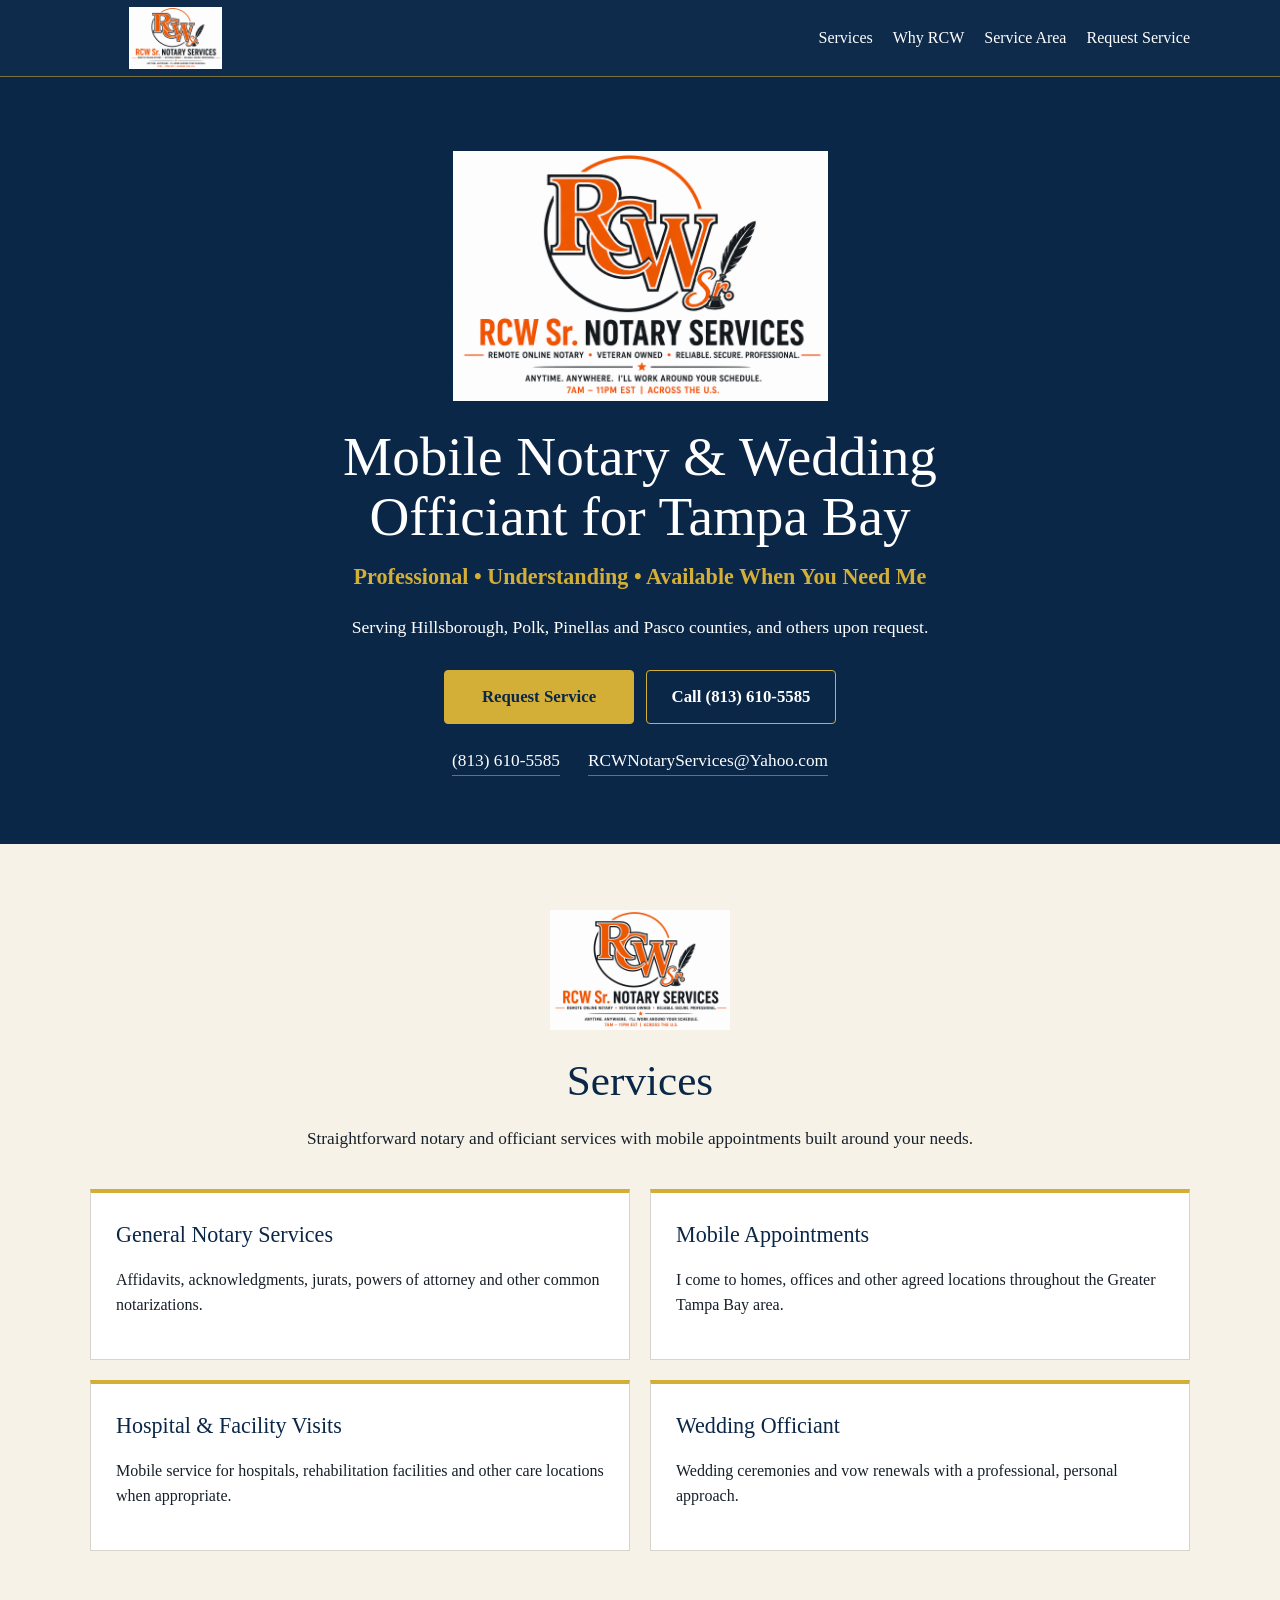
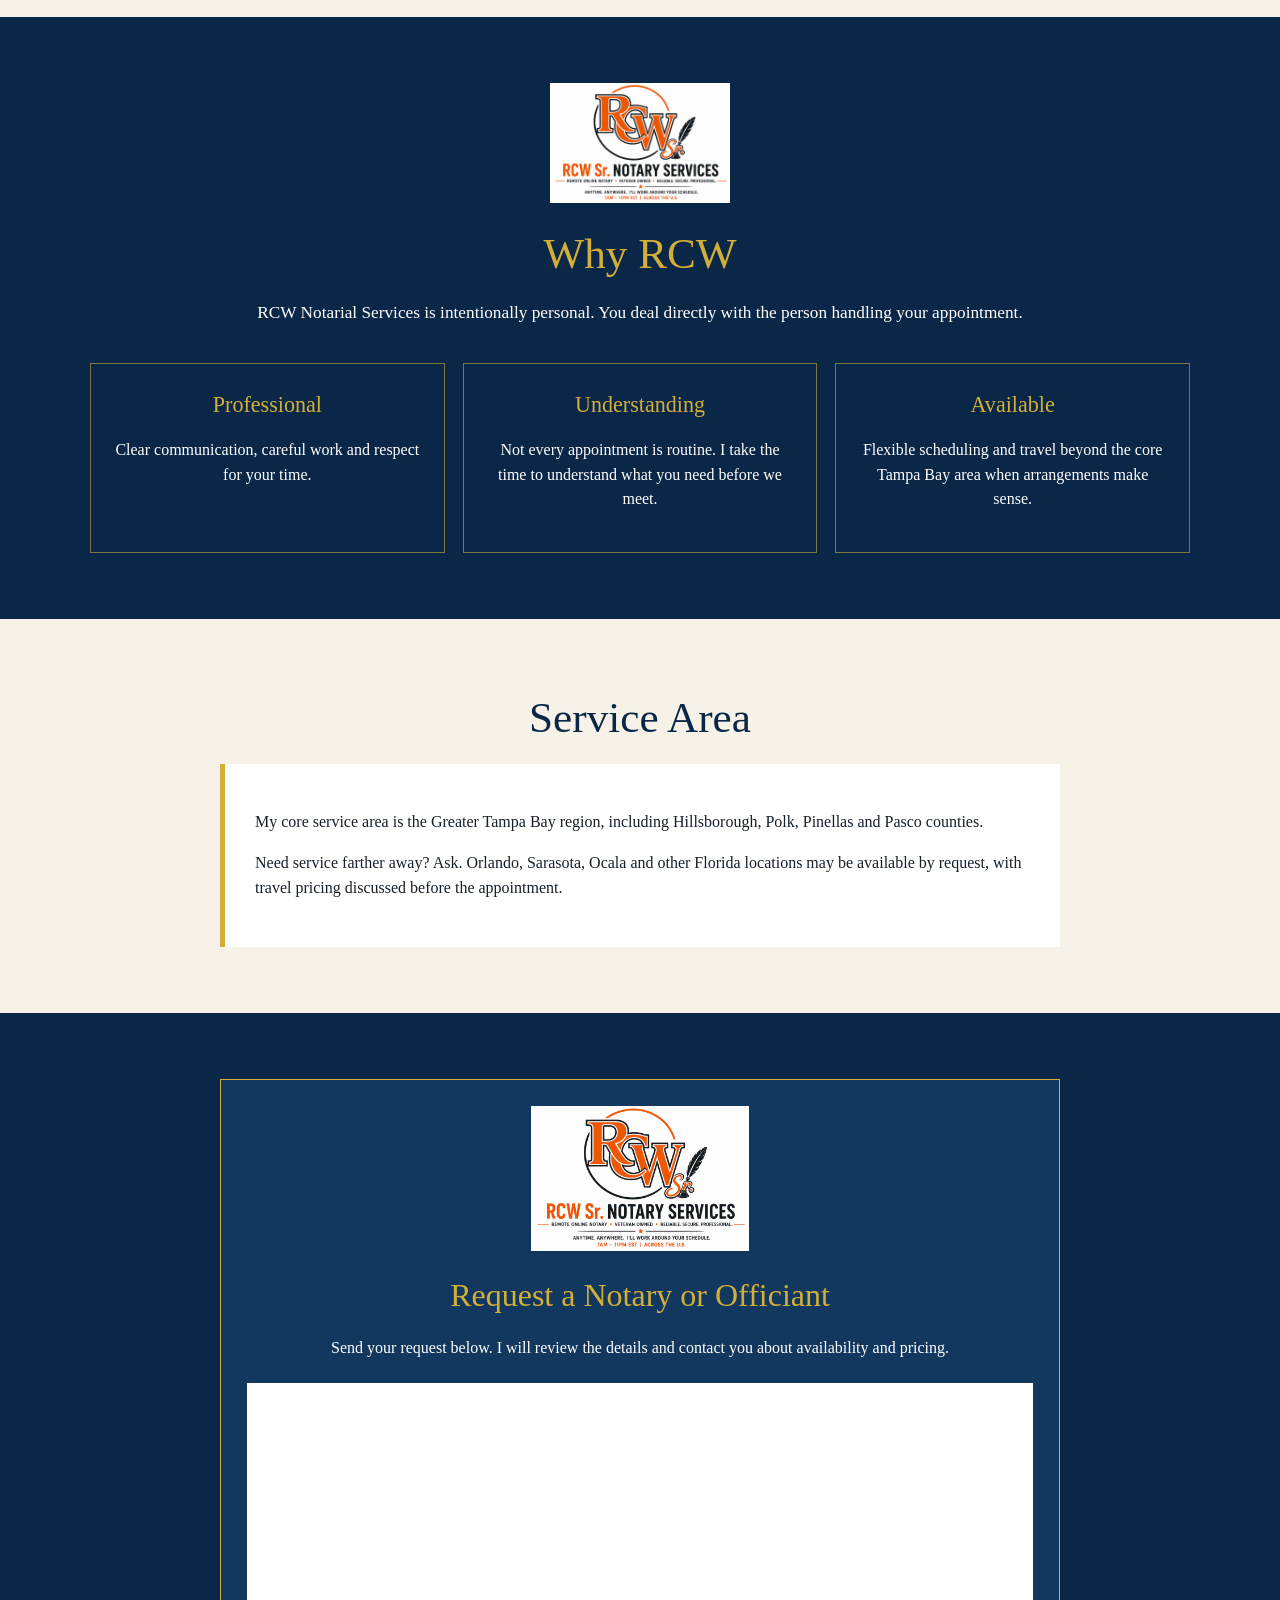
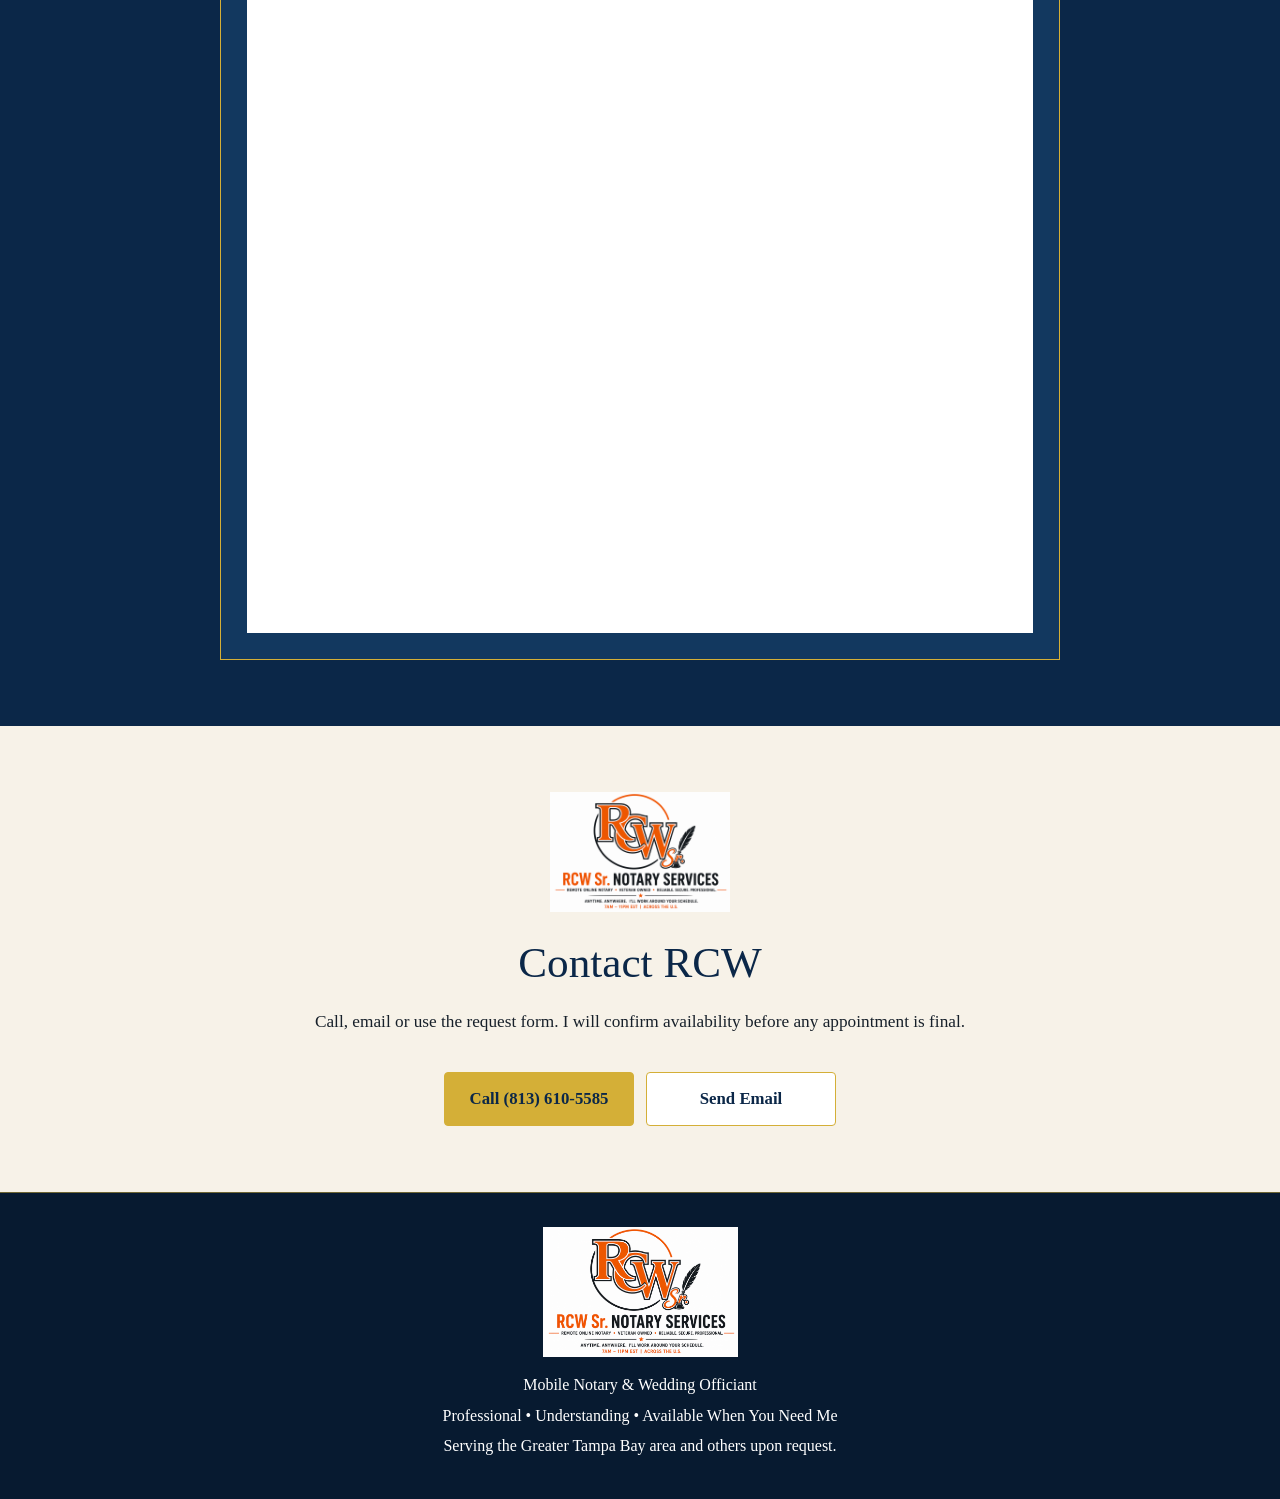
==== commit 2ef4bc2b: "Rebuild homepage with updated branding and structure Updated homepage structure and branding element" ====
--- a/docs/index.html
+++ b/docs/index.html
@@ -1,787 +1,773 @@
+<!--
+=========================================================
+RCW NOTARIAL SERVICES
+FILE: index.html
+
+OWNER:
+Romando C. Williams Sr.
+
+BUSINESS:
+Mobile Notary & Wedding Officiant
+Serving the Greater Tampa Bay area and others upon request.
+
+CONTACT:
+Phone: (813) 610-5585
+Email: RCWNotaryServices@Yahoo.com
+
+DESIGN:
+Font: Times New Roman
+Primary: Navy Blue
+Accent: Gold
+Text: White / Dark Navy
+Brand Mark: Approved RCW logo
+
+LOGO FILE:
+assets/images/rcw-sr-logo-full.png
+
+LOGO PLACEMENT:
+1. Sticky header
+2. Main hero
+3. Services intro
+4. Why RCW section
+5. Request Service section
+6. Contact section
+7. Footer
+
+WEBSITE PURPOSE:
+1. Explain RCW Notarial Services quickly
+2. Show available services
+3. Establish trust and professionalism
+4. Make calling or requesting service easy
+5. Capture customer inquiries
+6. Preserve Google Forms / Google Sheets workflow for now
+
+IMPORTANT:
+- Keep the approved RCW logo visible throughout the site.
+- Do not replace the logo with plain text.
+- Do not remove this notes section during future rebuilds.
+- Test the Google Form after any form-related change.
+- Before GitHub publishing, confirm that
+  assets/images/rcw-sr-logo-full.png exists in the repository.
+
+CHANGE NOTES
+Version: 2.0
+Date: September 10, 2026
+
+Changes:
+- Restored the approved RCW logo as the primary brand element.
+- Repeated logo throughout the page without changing the logo itself.
+- Preserved the site notes and section comments.
+- Updated tagline to:
+  "Professional • Understanding • Available When You Need Me"
+- Preserved current Google Form embed.
+- Preserved navy, gold, white and Times New Roman branding.
+
+GITHUB COMMIT:
+Rebuild homepage with RCW logo and documented structure
+=========================================================
+-->
+
 <!DOCTYPE html>
 <html lang="en">
 <head>
   <meta charset="UTF-8">
-
   <meta name="viewport" content="width=device-width, initial-scale=1.0">
-
-  <meta
-    name="description"
-    content="RCW Sr. Notary Services provides Florida Remote Online Notary and mobile notary appointments with flexible scheduling, including evenings, weekends, and special scheduling requests."
-  >
-
-  <meta name="theme-color" content="#f47a20">
-
-  <title>RCW Sr. Notary Services | Remote Online & Mobile Notary</title>
-
-  <link rel="stylesheet" href="assets/css/styles.css">
-
-  <script src="assets/js/main.js" defer></script>
+  <meta name="description" content="RCW Notarial Services provides mobile notary and wedding officiant services throughout the Greater Tampa Bay area and other locations upon request.">
+  <meta name="theme-color" content="#0B2748">
+  <title>RCW Notarial Services | Mobile Notary & Wedding Officiant</title>
+
+  <style>
+    :root {
+      --navy: #0B2748;
+      --navy-light: #12385F;
+      --navy-dark: #071A30;
+      --gold: #D4AF37;
+      --cream: #F7F2E8;
+      --white: #FFFFFF;
+      --ink: #17202A;
+    }
+
+    * {
+      box-sizing: border-box;
+    }
+
+    html {
+      scroll-behavior: smooth;
+    }
+
+    body {
+      margin: 0;
+      font-family: "Times New Roman", Times, serif;
+      background: var(--cream);
+      color: var(--ink);
+      line-height: 1.55;
+    }
+
+    img {
+      max-width: 100%;
+    }
+
+    a {
+      color: inherit;
+    }
+
+    .container {
+      width: min(1100px, calc(100% - 40px));
+      margin: 0 auto;
+    }
+
+    /* =====================================================
+       HEADER / NAVIGATION
+       ===================================================== */
+
+    .topbar {
+      position: sticky;
+      top: 0;
+      z-index: 1000;
+      background: rgba(11, 39, 72, 0.98);
+      border-bottom: 1px solid rgba(212, 175, 55, 0.55);
+    }
+
+    .nav {
+      min-height: 76px;
+      display: flex;
+      align-items: center;
+      justify-content: space-between;
+      gap: 24px;
+    }
+
+    .brand {
+      display: inline-flex;
+      align-items: center;
+      text-decoration: none;
+    }
+
+    .header-logo {
+      width: 170px;
+      max-height: 62px;
+      object-fit: contain;
+    }
+
+    .nav-links {
+      display: flex;
+      align-items: center;
+      flex-wrap: wrap;
+      gap: 20px;
+    }
+
+    .nav-links a {
+      color: var(--white);
+      text-decoration: none;
+      font-size: 1rem;
+    }
+
+    .nav-links a:hover,
+    .nav-links a:focus {
+      color: var(--gold);
+    }
+
+    /* =====================================================
+       HERO
+       ===================================================== */
+
+    .hero {
+      background: var(--navy);
+      color: var(--white);
+      text-align: center;
+      padding: 74px 20px 68px;
+    }
+
+    .hero-inner {
+      max-width: 920px;
+      margin: 0 auto;
+    }
+
+    .hero-logo {
+      display: block;
+      width: min(500px, 90vw);
+      max-height: 250px;
+      object-fit: contain;
+      margin: 0 auto 26px;
+    }
+
+    .hero h1 {
+      max-width: 800px;
+      margin: 0 auto 14px;
+      font-size: clamp(2rem, 5vw, 3.45rem);
+      line-height: 1.08;
+      font-weight: normal;
+    }
+
+    .promise {
+      margin: 0 0 20px;
+      color: var(--gold);
+      font-size: clamp(1.05rem, 2.5vw, 1.38rem);
+      font-weight: bold;
+    }
+
+    .service-area {
+      max-width: 760px;
+      margin: 0 auto;
+      font-size: 1.1rem;
+    }
+
+    .hero-actions,
+    .contact-actions {
+      display: flex;
+      justify-content: center;
+      flex-wrap: wrap;
+      gap: 12px;
+      margin-top: 28px;
+    }
+
+    .button {
+      display: inline-block;
+      min-width: 190px;
+      padding: 13px 20px;
+      border: 1px solid var(--gold);
+      border-radius: 4px;
+      text-decoration: none;
+      font-size: 1.05rem;
+      font-weight: bold;
+      text-align: center;
+    }
+
+    .button-primary {
+      background: var(--gold);
+      color: var(--navy);
+    }
+
+    .button-secondary {
+      background: transparent;
+      color: var(--white);
+    }
+
+    .contact-line {
+      margin-top: 24px;
+      display: flex;
+      justify-content: center;
+      flex-wrap: wrap;
+      gap: 10px 28px;
+      font-size: 1.08rem;
+    }
+
+    .contact-line a {
+      color: var(--white);
+      text-decoration: none;
+      border-bottom: 1px solid rgba(255,255,255,0.35);
+    }
+
+    /* =====================================================
+       SHARED SECTION STYLES
+       ===================================================== */
+
+    .section {
+      padding: 66px 20px;
+    }
+
+    .section-title {
+      margin: 0 0 12px;
+      text-align: center;
+      color: var(--navy);
+      font-size: clamp(2rem, 4vw, 2.7rem);
+      font-weight: normal;
+    }
+
+    .section-intro {
+      max-width: 780px;
+      margin: 0 auto 36px;
+      text-align: center;
+      font-size: 1.08rem;
+    }
+
+    .section-logo {
+      display: block;
+      width: min(230px, 60vw);
+      max-height: 120px;
+      object-fit: contain;
+      margin: 0 auto 18px;
+    }
+
+    .navy-section {
+      background: var(--navy);
+      color: var(--white);
+    }
+
+    .navy-section .section-title {
+      color: var(--gold);
+    }
+
+    /* =====================================================
+       SERVICES
+       ===================================================== */
+
+    .services-grid {
+      display: grid;
+      grid-template-columns: repeat(2, minmax(0, 1fr));
+      gap: 20px;
+    }
+
+    .service-card {
+      background: var(--white);
+      border: 1px solid #d8d4ca;
+      border-top: 4px solid var(--gold);
+      padding: 25px;
+      min-height: 160px;
+    }
+
+    .service-card h3 {
+      margin: 0 0 8px;
+      color: var(--navy);
+      font-size: 1.38rem;
+      font-weight: normal;
+    }
+
+    /* =====================================================
+       WHY RCW
+       ===================================================== */
+
+    .why-grid {
+      display: grid;
+      grid-template-columns: repeat(3, minmax(0, 1fr));
+      gap: 18px;
+    }
+
+    .why-card {
+      padding: 24px;
+      text-align: center;
+      border: 1px solid rgba(212, 175, 55, 0.58);
+    }
+
+    .why-card h3 {
+      margin: 0 0 8px;
+      color: var(--gold);
+      font-size: 1.38rem;
+      font-weight: normal;
+    }
+
+    /* =====================================================
+       SERVICE AREA
+       ===================================================== */
+
+    .area-box {
+      max-width: 840px;
+      margin: 0 auto;
+      background: var(--white);
+      border-left: 5px solid var(--gold);
+      padding: 30px;
+    }
+
+    /* =====================================================
+       REQUEST SERVICE
+       ===================================================== */
+
+    .request-wrap {
+      max-width: 840px;
+      margin: 0 auto;
+      padding: 26px;
+      background: var(--navy-light);
+      border: 1px solid var(--gold);
+    }
+
+    .request-wrap h2 {
+      margin: 0 0 10px;
+      color: var(--gold);
+      text-align: center;
+      font-size: 2rem;
+      font-weight: normal;
+    }
+
+    .request-wrap p {
+      text-align: center;
+    }
+
+    .form-logo {
+      display: block;
+      width: min(280px, 72vw);
+      max-height: 145px;
+      object-fit: contain;
+      margin: 0 auto 20px;
+    }
+
+    iframe {
+      display: block;
+      width: 100%;
+      min-height: 850px;
+      margin-top: 22px;
+      border: 0;
+      background: var(--white);
+    }
+
+    /* =====================================================
+       CONTACT
+       ===================================================== */
+
+    .contact-card {
+      max-width: 780px;
+      margin: 0 auto;
+      text-align: center;
+    }
+
+    .contact-card .button-secondary {
+      color: var(--navy);
+      background: var(--white);
+    }
+
+    /* =====================================================
+       FOOTER
+       ===================================================== */
+
+    .footer {
+      background: var(--navy-dark);
+      color: var(--white);
+      text-align: center;
+      padding: 34px 20px;
+      border-top: 1px solid rgba(212, 175, 55, 0.50);
+    }
+
+    .footer-logo {
+      display: block;
+      width: min(250px, 68vw);
+      max-height: 130px;
+      object-fit: contain;
+      margin: 0 auto 16px;
+    }
+
+    .footer p {
+      margin: 6px 0;
+    }
+
+    /* =====================================================
+       RESPONSIVE
+       ===================================================== */
+
+    @media (max-width: 760px) {
+      .nav {
+        flex-direction: column;
+        justify-content: center;
+        padding: 12px 0 14px;
+      }
+
+      .nav-links {
+        justify-content: center;
+      }
+
+      .header-logo {
+        width: 145px;
+      }
+
+      .hero {
+        padding-top: 54px;
+      }
+
+      .services-grid,
+      .why-grid {
+        grid-template-columns: 1fr;
+      }
+
+      iframe {
+        min-height: 930px;
+      }
+    }
+  </style>
 </head>
 
 <body>
 
-  <a class="skip-link" href="#main-content">
-    Skip to main content
-  </a>
-
-  <header class="site-header">
-
-    <div class="container header-inner">
-
-      <a
-        class="brand"
-        href="index.html"
-        aria-label="RCW Sr. Notary Services home"
+  <!-- =====================================================
+       NAVIGATION
+       Logo stays visible while the visitor scrolls.
+       ===================================================== -->
+  <header class="topbar">
+    <div class="container">
+      <nav class="nav" aria-label="Main navigation">
+
+        <a class="brand" href="#home" aria-label="RCW Notarial Services home">
+          <img
+            src="assets/images/rcw-sr-logo-full.png"
+            alt="RCW Notarial Services logo"
+            class="header-logo"
+          >
+        </a>
+
+        <div class="nav-links">
+          <a href="#services">Services</a>
+          <a href="#why-rcw">Why RCW</a>
+          <a href="#service-area">Service Area</a>
+          <a href="#request">Request Service</a>
+        </div>
+
+      </nav>
+    </div>
+  </header>
+
+
+  <!-- =====================================================
+       HERO
+       Primary sales message and strongest logo placement.
+       ===================================================== -->
+  <section class="hero" id="home">
+    <div class="hero-inner">
+
+      <img
+        src="assets/images/rcw-sr-logo-full.png"
+        alt="RCW Notarial Services"
+        class="hero-logo"
       >
+
+      <h1>Mobile Notary & Wedding Officiant for Tampa Bay</h1>
+
+      <p class="promise">
+        Professional • Understanding • Available When You Need Me
+      </p>
+
+      <p class="service-area">
+        Serving Hillsborough, Polk, Pinellas and Pasco counties,
+        and others upon request.
+      </p>
+
+      <div class="hero-actions">
+        <a class="button button-primary" href="#request">Request Service</a>
+        <a class="button button-secondary" href="tel:+18136105585">
+          Call (813) 610-5585
+        </a>
+      </div>
+
+      <div class="contact-line">
+        <a href="tel:+18136105585">(813) 610-5585</a>
+        <a href="mailto:RCWNotaryServices@Yahoo.com">
+          RCWNotaryServices@Yahoo.com
+        </a>
+      </div>
+
+    </div>
+  </section>
+
+
+  <!-- =====================================================
+       SERVICES
+       Keep service descriptions clear and non-legal.
+       ===================================================== -->
+  <section class="section" id="services">
+    <div class="container">
+
+      <img
+        src="assets/images/rcw-sr-logo-full.png"
+        alt=""
+        class="section-logo"
+        aria-hidden="true"
+      >
+
+      <h2 class="section-title">Services</h2>
+
+      <p class="section-intro">
+        Straightforward notary and officiant services with mobile
+        appointments built around your needs.
+      </p>
+
+      <div class="services-grid">
+
+        <article class="service-card">
+          <h3>General Notary Services</h3>
+          <p>
+            Affidavits, acknowledgments, jurats, powers of attorney
+            and other common notarizations.
+          </p>
+        </article>
+
+        <article class="service-card">
+          <h3>Mobile Appointments</h3>
+          <p>
+            I come to homes, offices and other agreed locations
+            throughout the Greater Tampa Bay area.
+          </p>
+        </article>
+
+        <article class="service-card">
+          <h3>Hospital & Facility Visits</h3>
+          <p>
+            Mobile service for hospitals, rehabilitation facilities
+            and other care locations when appropriate.
+          </p>
+        </article>
+
+        <article class="service-card">
+          <h3>Wedding Officiant</h3>
+          <p>
+            Wedding ceremonies and vow renewals with a professional,
+            personal approach.
+          </p>
+        </article>
+
+      </div>
+    </div>
+  </section>
+
+
+  <!-- =====================================================
+       WHY RCW
+       Brand positioning: professional, understanding, available.
+       ===================================================== -->
+  <section class="section navy-section" id="why-rcw">
+    <div class="container">
+
+      <img
+        src="assets/images/rcw-sr-logo-full.png"
+        alt=""
+        class="section-logo"
+        aria-hidden="true"
+      >
+
+      <h2 class="section-title">Why RCW</h2>
+
+      <p class="section-intro">
+        RCW Notarial Services is intentionally personal.
+        You deal directly with the person handling your appointment.
+      </p>
+
+      <div class="why-grid">
+
+        <div class="why-card">
+          <h3>Professional</h3>
+          <p>Clear communication, careful work and respect for your time.</p>
+        </div>
+
+        <div class="why-card">
+          <h3>Understanding</h3>
+          <p>
+            Not every appointment is routine. I take the time to understand
+            what you need before we meet.
+          </p>
+        </div>
+
+        <div class="why-card">
+          <h3>Available</h3>
+          <p>
+            Flexible scheduling and travel beyond the core Tampa Bay area
+            when arrangements make sense.
+          </p>
+        </div>
+
+      </div>
+    </div>
+  </section>
+
+
+  <!-- =====================================================
+       SERVICE AREA
+       Core market plus farther travel by request.
+       ===================================================== -->
+  <section class="section" id="service-area">
+    <div class="container">
+
+      <h2 class="section-title">Service Area</h2>
+
+      <div class="area-box">
+        <p>
+          My core service area is the Greater Tampa Bay region,
+          including Hillsborough, Polk, Pinellas and Pasco counties.
+        </p>
+
+        <p>
+          Need service farther away? Ask. Orlando, Sarasota, Ocala and
+          other Florida locations may be available by request, with travel
+          pricing discussed before the appointment.
+        </p>
+      </div>
+
+    </div>
+  </section>
+
+
+  <!-- =====================================================
+       REQUEST SERVICE
+       Current version keeps the Google Form connection.
+       Future version may replace the iframe with a native RCW form.
+       ===================================================== -->
+  <section class="section navy-section" id="request">
+    <div class="container">
+
+      <div class="request-wrap">
+
         <img
           src="assets/images/rcw-sr-logo-full.png"
-          alt="RCW Sr. Notary Services logo"
-          class="site-logo"
+          alt="RCW Notarial Services"
+          class="form-logo"
         >
-      </a>
-
-      <button
-        class="menu-toggle"
-        type="button"
-        aria-expanded="false"
-        aria-controls="primary-navigation"
-      >
-        <span class="sr-only">Open navigation menu</span>
-        <span></span>
-        <span></span>
-        <span></span>
-      </button>
-
-      <nav
-        id="primary-navigation"
-        class="primary-nav"
-        aria-label="Primary navigation"
-      >
-        <a class="active" href="index.html">Home</a>
-        <a href="services.html">Services</a>
-        <a href="pricing.html">Pricing</a>
-        <a href="about.html">About</a>
-        <a href="faq.html">FAQ</a>
-        <a href="contact.html">Contact</a>
-
-        <a
-          class="button button-small"
-          href="contact.html"
+
+        <h2>Request a Notary or Officiant</h2>
+
+        <p>
+          Send your request below. I will review the details and contact
+          you about availability and pricing.
+        </p>
+
+        <iframe
+          src="https://docs.google.com/forms/d/e/1FAIpQLScxY5khyKG9FhPm4scyhRDWS-_NUTKucLIzlaLl2rWzpDk82g/viewform?embedded=true"
+          title="RCW Notarial Services Request Form">
+          Loading…
+        </iframe>
+
+      </div>
+    </div>
+  </section>
+
+
+  <!-- =====================================================
+       CONTACT
+       Secondary conversion point for visitors who prefer phone/email.
+       ===================================================== -->
+  <section class="section" id="contact">
+    <div class="container">
+
+      <div class="contact-card">
+
+        <img
+          src="assets/images/rcw-sr-logo-full.png"
+          alt=""
+          class="section-logo"
+          aria-hidden="true"
         >
-          Request an Appointment
-        </a>
-      </nav>
-
-    </div>
-
-  </header>
-
-  <main id="main-content">
-
-    <section class="hero">
-
-      <div class="container hero-grid">
-
-        <div class="hero-copy">
-
-          <p class="eyebrow">
-            Florida Remote Online & Mobile Notary
-          </p>
-
-          <h1>
-            Your schedule comes first.
-          </h1>
-
-          <p class="hero-text">
-            Need a document notarized online?
-            I can handle it remotely.
-            Need someone to come to you?
-            I can do that too.
-          </p>
-
-          <p class="hero-text">
-            RCW Sr. Notary Services provides secure,
-            flexible notarization for clients dealing with busy schedules,
-            mobility limitations,
-            time-zone conflicts,
-            transportation problems,
-            medical recovery,
-            and last-minute needs.
-          </p>
-
-          <div class="hero-actions">
-
-            <a
-              class="button"
-              href="contact.html"
-            >
-              Request an Appointment
-            </a>
-
-            <a
-              class="button button-secondary"
-              href="pricing.html"
-            >
-              View Pricing
-            </a>
-
-          </div>
-
-          <ul
-            class="hero-facts"
-            aria-label="Business highlights"
-          >
-            <li>
-              Available daily from 7:00 AM to 11:00 PM Eastern
-            </li>
-
-            <li>
-              Earlier and later appointments considered by request
-            </li>
-
-            <li>
-              Remote Online Notary appointments
-            </li>
-
-            <li>
-              Mobile appointments available
-            </li>
-
-            <li>
-              Veteran owned
-            </li>
-
-            <li>
-              Secure, professional, and flexible
-            </li>
-          </ul>
-
-        </div>
-
-        <aside
-          class="availability-card"
-          aria-label="Availability details"
-        >
-
-          <p class="card-label">
-            Flexible Scheduling
-          </p>
-
-          <h2>
-            East Coast hours. West Coast friendly.
-          </h2>
-
-          <p>
-            My normal availability runs from
-            7:00 AM to 11:00 PM Eastern.
-            If you need something outside those hours,
-            submit your request and tell me what works for you.
-          </p>
-
-          <div class="hours-box">
-
-            <span>
-              Normal Hours
-            </span>
-
-            <strong>
-              7:00 AM to 11:00 PM ET
-            </strong>
-
-          </div>
-
-          <a
-            class="text-link"
-            href="contact.html"
-          >
-            Tell me what time works for you
-          </a>
-
-        </aside>
-
-      </div>
-
-    </section>
-
-    <section
-      class="trust-strip"
-      aria-label="Service options"
-    >
-
-      <div class="container trust-grid">
-
-        <div>
-          <strong>Remote</strong>
-          <span>
-            Notarize from a compatible device
-          </span>
-        </div>
-
-        <div>
-          <strong>Mobile</strong>
-          <span>
-            I can come to you by appointment
-          </span>
-        </div>
-
-        <div>
-          <strong>Flexible</strong>
-          <span>
-            Evenings, weekends, and special scheduling
-          </span>
-        </div>
-
-        <div>
-          <strong>Personal</strong>
-          <span>
-            Work directly with Romando
-          </span>
-        </div>
-
-      </div>
-
-    </section>
-
-    <section
-      id="service-options"
-      class="section"
-    >
-
-      <div class="container">
-
-        <div class="section-heading">
-
-          <p class="eyebrow">
-            Choose Your Service
-          </p>
-
-          <h2>
-            Online when convenient. In person when necessary.
-          </h2>
-
-          <p>
-            Choose the service that fits your situation.
-            If you are unsure which option you need,
-            submit an appointment request and I will help you determine the next step.
-          </p>
-
-        </div>
-
-        <div class="service-choice-grid">
-
-          <article class="service-choice-card">
-
-            <p class="service-number">
-              01
-            </p>
-
-            <h3>
-              Notarize Online
-            </h3>
-
-            <p>
-              Complete eligible notarizations remotely
-              using a secure Florida-compliant Remote Online Notary platform.
-            </p>
-
-            <ul>
-              <li>No travel required</li>
-              <li>Great for busy schedules</li>
-              <li>Time-zone friendly</li>
-              <li>Evening and weekend availability</li>
-              <li>Identity verification handled through the RON platform</li>
-            </ul>
-
-            <a
-              class="button"
-              href="services.html#remote"
-            >
-              Remote Notary Services
-            </a>
-
-          </article>
-
-          <article class="service-choice-card featured">
-
-            <p class="service-number">
-              02
-            </p>
-
-            <h3>
-              Come to Me
-            </h3>
-
-            <p>
-              If getting to a notary is difficult,
-              I can travel to you by appointment.
-            </p>
-
-            <ul>
-              <li>Home visits</li>
-              <li>Office visits</li>
-              <li>Hospitals</li>
-              <li>Rehabilitation facilities</li>
-              <li>Assisted-living communities</li>
-              <li>Nursing facilities</li>
-              <li>Other agreed locations</li>
-            </ul>
-
-            <a
-              class="button"
-              href="services.html#mobile"
-            >
-              Mobile Notary Services
-            </a>
-
-          </article>
-
-        </div>
-
-      </div>
-
-    </section>
-
-    <section class="section section-pewter">
-
-      <div class="container mobile-highlight-grid">
-
-        <div>
-
-          <p class="eyebrow eyebrow-light">
-            Mobile Notary
-          </p>
-
-          <h2>
-            You do not have to come to me. I can come to you.
-          </h2>
-
-        </div>
-
-        <div>
-
-          <p>
-            Mobile service is available for seniors,
-            people with limited mobility,
-            caregivers,
-            clients recovering at home,
-            people without reliable transportation,
-            and anyone whose circumstances make travel difficult.
-          </p>
-
-          <p>
-            Travel fees are based on distance from the
-            RCW Sr. service area in ZIP Code 33594.
-            Your complete estimated price will be provided
-            before the appointment is confirmed.
-          </p>
-
-          <a
-            class="button button-light"
-            href="pricing.html"
-          >
-            Calculate Mobile Pricing
-          </a>
-
-        </div>
-
-      </div>
-
-    </section>
-
-    <section class="section">
-
-      <div class="container">
-
-        <div class="section-heading">
-
-          <p class="eyebrow">
-            Common Services
-          </p>
-
-          <h2>
-            Straightforward notary help.
-          </h2>
-
-        </div>
-
-        <div class="card-grid">
-
-          <article class="service-card">
-
-            <span class="service-number">
-              01
-            </span>
-
-            <h3>
-              General Notarizations
-            </h3>
-
-            <p>
-              Acknowledgments,
-              jurats,
-              affidavits,
-              sworn statements,
-              and other eligible documents.
-            </p>
-
-          </article>
-
-          <article class="service-card">
-
-            <span class="service-number">
-              02
-            </span>
-
-            <h3>
-              Odd-Hour Appointments
-            </h3>
-
-            <p>
-              Scheduling for night-shift workers,
-              travelers,
-              caregivers,
-              families,
-              and clients facing urgent deadlines.
-            </p>
-
-          </article>
-
-          <article class="service-card">
-
-            <span class="service-number">
-              03
-            </span>
-
-            <h3>
-              Time-Zone Scheduling
-            </h3>
-
-            <p>
-              Flexible appointments for clients outside Eastern Time,
-              including West Coast customers.
-            </p>
-
-          </article>
-
-          <article class="service-card">
-
-            <span class="service-number">
-              04
-            </span>
-
-            <h3>
-              Mobile Appointments
-            </h3>
-
-            <p>
-              By-appointment travel to homes,
-              offices,
-              hospitals,
-              rehabilitation facilities,
-              assisted-living locations,
-              and other approved meeting places.
-            </p>
-
-          </article>
-
-        </div>
-
-      </div>
-
-    </section>
-
-    <section class="pricing-preview">
-
-      <div class="container">
-
-        <div class="section-heading">
-
-          <p class="eyebrow">
-            Pricing
-          </p>
-
-          <h2>
-            Know the numbers before you book.
-          </h2>
-
-          <p>
-            Notarial fees and service charges are clearly separated.
-            Mobile travel charges are calculated based on travel distance.
-          </p>
-
-        </div>
-
-        <div class="pricing-preview-grid">
-
-          <article class="price-card">
-
-            <p class="price-label">
-              In-Person Notarial Act
-            </p>
-
-            <p class="price">
-              $10
-            </p>
-
-            <p>
-              Per notarial act.
-            </p>
-
-          </article>
-
-          <article class="price-card">
-
-            <p class="price-label">
-              Remote Online Notarial Act
-            </p>
-
-            <p class="price">
-              $25
-            </p>
-
-            <p>
-              Per online notarial act.
-            </p>
-
-          </article>
-
-          <article class="price-card">
-
-            <p class="price-label">
-              Mobile Service
-            </p>
-
-            <p class="price">
-              $40
-            </p>
-
-            <p>
-              Base mobile service fee,
-              plus calculated travel charges and notarization fees.
-            </p>
-
-          </article>
-
-        </div>
-
-        <div class="center-button">
-
-          <a
-            class="button"
-            href="pricing.html"
-          >
-            View Full Pricing
-          </a>
-
-        </div>
-
-      </div>
-
-    </section>
-
-    <section
-      id="about"
-      class="section section-pewter"
-    >
-
-      <div class="container about-grid">
-
-        <div>
-
-          <p class="eyebrow eyebrow-light">
-            About
-          </p>
-
-          <h2>
-            Professional service without banker's hours.
-          </h2>
-
-        </div>
-
-        <div>
-
-          <p>
-            RCW Sr. Notary Services is owned and operated by
-            Romando C. Williams Sr.,
-            a commissioned Florida Notary Public
-            and United States military veteran.
-          </p>
-
-          <p>
-            The business is built around clear communication,
-            flexible scheduling,
-            reliable service,
-            and helping people who cannot always operate on a traditional
-            Monday-through-Friday schedule.
-          </p>
-
-          <a
-            class="button button-light"
-            href="about.html"
-          >
-            About RCW Sr.
-          </a>
-
-        </div>
-
-      </div>
-
-    </section>
-
-    <section class="section">
-
-      <div class="container">
-
-        <div class="section-heading">
-
-          <p class="eyebrow">
-            Questions?
-          </p>
-
-          <h2>
-            Get answers before you schedule.
-          </h2>
-
-          <p>
-            Review common questions about identification,
-            Remote Online Notarization,
-            mobile appointments,
-            witnesses,
-            pricing,
-            and scheduling.
-          </p>
-
-        </div>
-
-        <div class="center-button">
-
-          <a
-            class="button"
-            href="faq.html"
-          >
-            Read the FAQ
-          </a>
-
-        </div>
-
-      </div>
-
-    </section>
-
-    <section class="section final-cta">
-
-      <div class="container final-cta-inner">
-
-        <div>
-
-          <p class="eyebrow">
-            Ready When You Are
-          </p>
-
-          <h2>
-            Tell me what you need and when you need it.
-          </h2>
-
-          <p>
-            Remote or mobile,
-            send the details and your preferred appointment time.
-          </p>
-
-        </div>
-
-        <div class="final-cta-actions">
-
-          <a
-            class="button"
-            href="contact.html"
-          >
-            Request an Appointment
+
+        <h2 class="section-title">Contact RCW</h2>
+
+        <p class="section-intro">
+          Call, email or use the request form.
+          I will confirm availability before any appointment is final.
+        </p>
+
+        <div class="contact-actions">
+          <a class="button button-primary" href="tel:+18136105585">
+            Call (813) 610-5585
           </a>
 
           <a
             class="button button-secondary"
-            href="pricing.html"
-          >
-            Check Pricing
+            href="mailto:RCWNotaryServices@Yahoo.com">
+            Send Email
           </a>
-
         </div>
 
       </div>
-
-    </section>
-
-  </main>
-
-  <footer class="site-footer">
-
-    <div class="container footer-grid">
-
-      <div>
-
-        <img
-          src="assets/images/rcw-sr-logo-full.png"
-          alt="RCW Sr. Notary Services"
-          class="footer-logo"
-        >
-
-      </div>
-
-      <div>
-
-        <strong>
-          RCW Sr. Notary Services
-        </strong>
-
-        <p>
-          Remote Online & Mobile Notary
-        </p>
-
-        <p>
-          Veteran owned
-        </p>
-
-      </div>
-
-      <div>
-
-        <p>
-          Romando C. Williams Sr.
-        </p>
-
-        <p>
-          Florida Notary Public
-        </p>
-
-        <p>
-          Normal Hours:
-          7:00 AM to 11:00 PM Eastern
-        </p>
-
-      </div>
-
-      <div>
-
-        <p>
-          &copy;
-          <span id="current-year"></span>
-          RCW Sr. Notary Services
-        </p>
-
-        <p>
-          All rights reserved.
-        </p>
-
-        <p>
-          <a href="privacy.html">Privacy</a>
-          |
-          <a href="terms.html">Terms</a>
-        </p>
-
-      </div>
-
     </div>
+  </section>
+
+
+  <!-- =====================================================
+       FOOTER
+       Final logo impression and service-area reminder.
+       ===================================================== -->
+  <footer class="footer">
+
+    <img
+      src="assets/images/rcw-sr-logo-full.png"
+      alt="RCW Notarial Services"
+      class="footer-logo"
+    >
+
+    <p>Mobile Notary & Wedding Officiant</p>
+    <p>Professional • Understanding • Available When You Need Me</p>
+    <p>Serving the Greater Tampa Bay area and others upon request.</p>
 
   </footer>
 
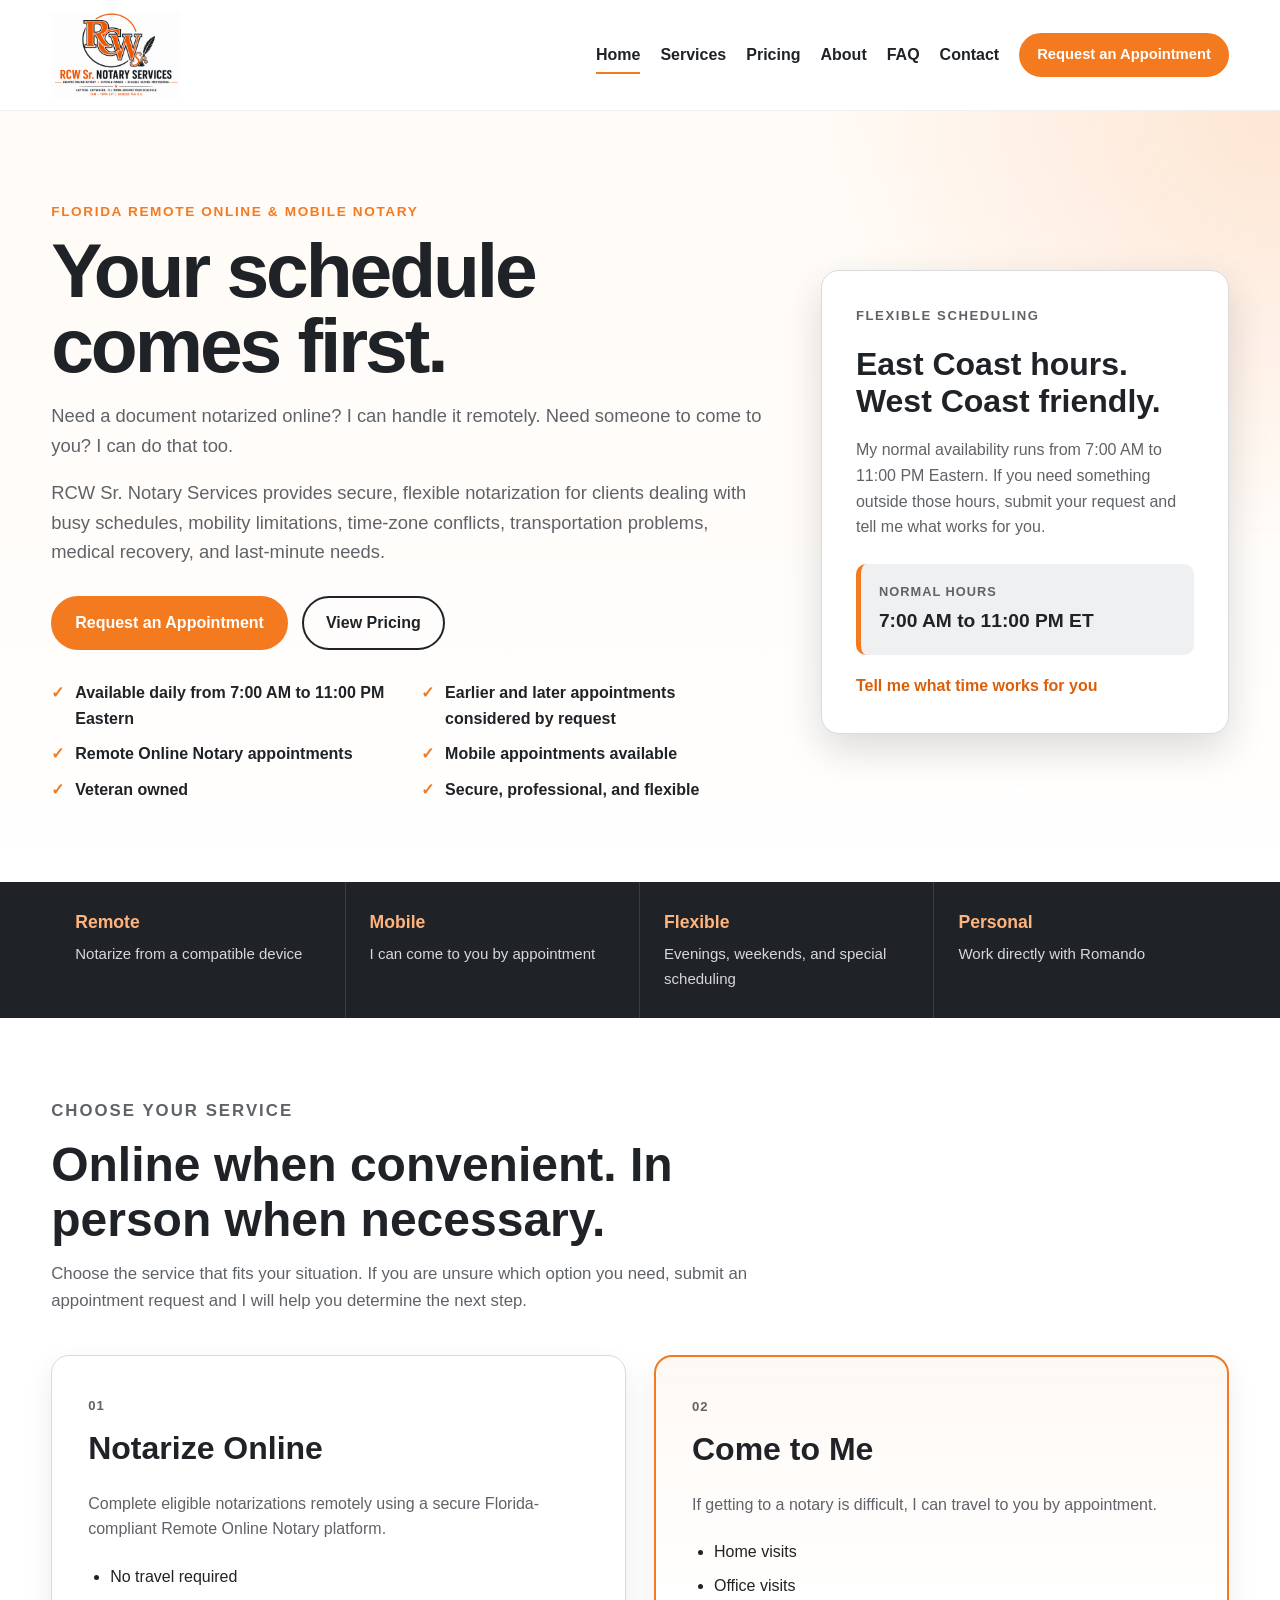
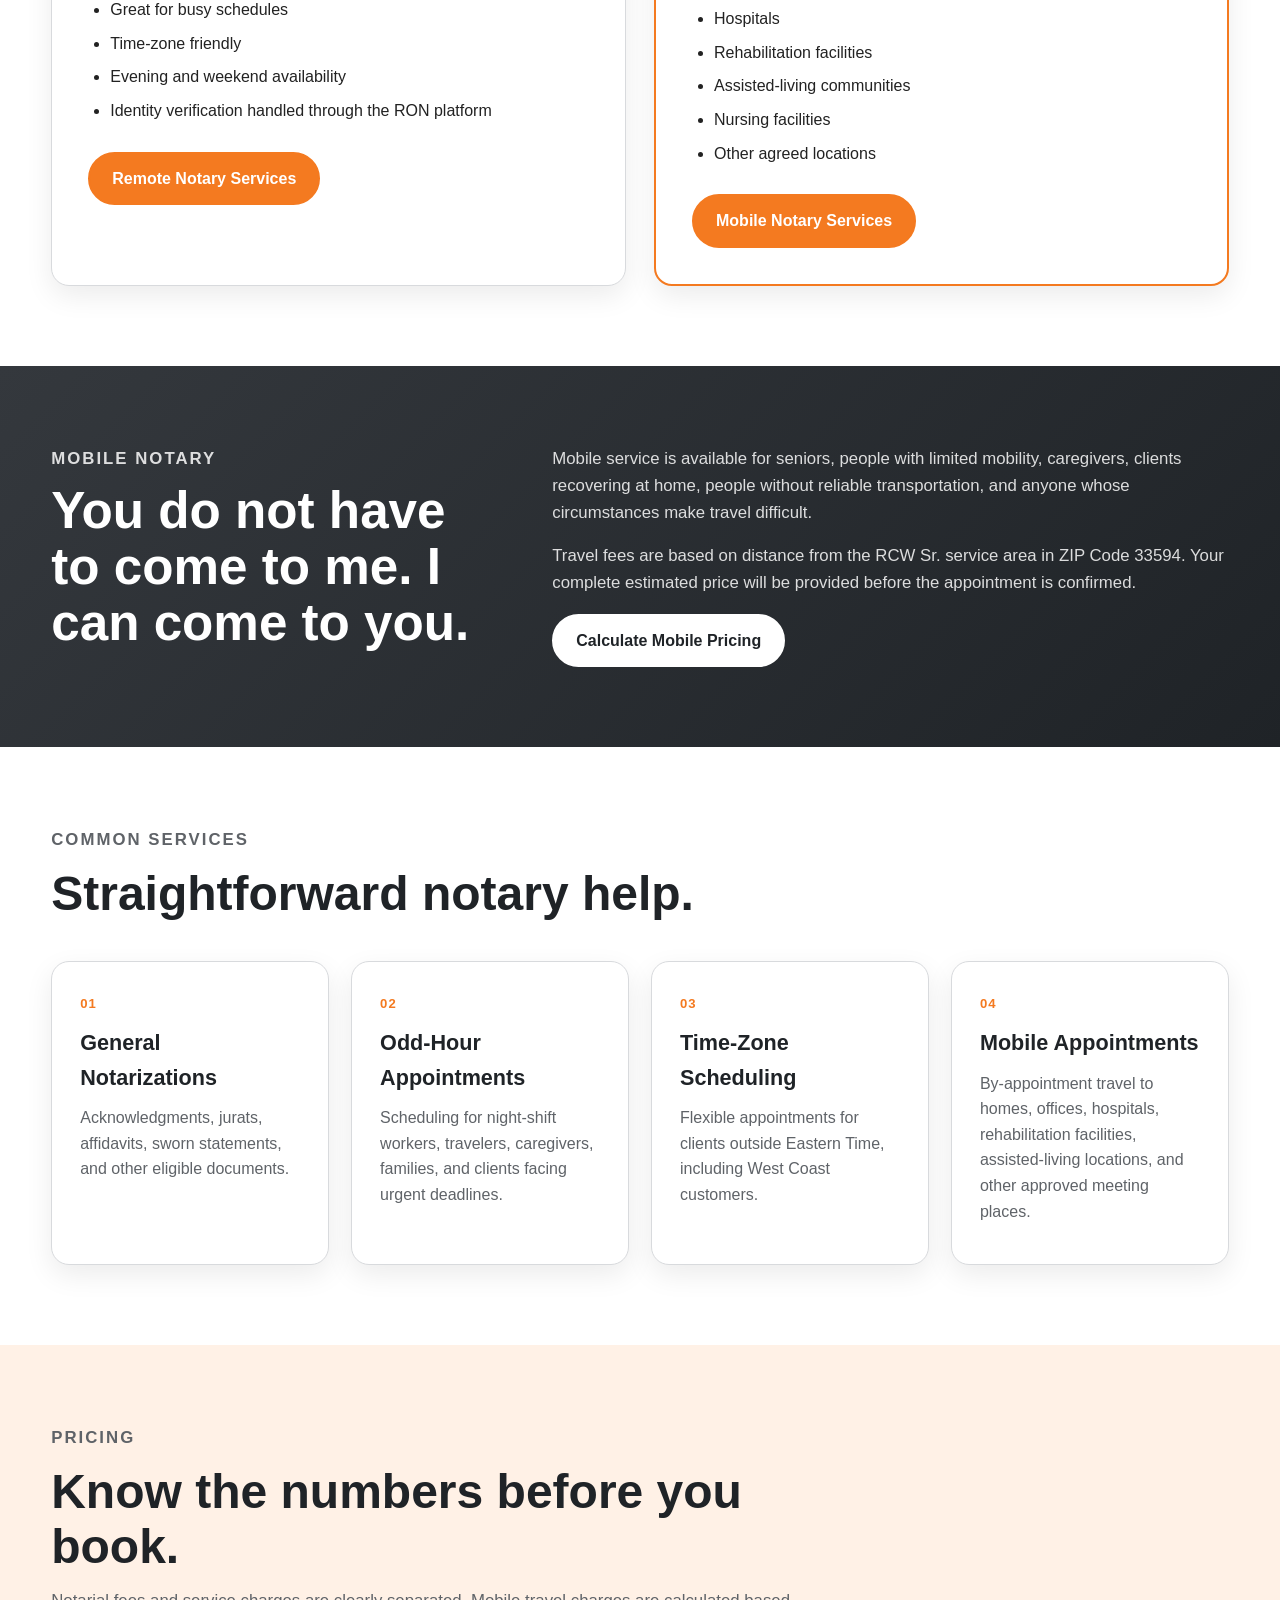
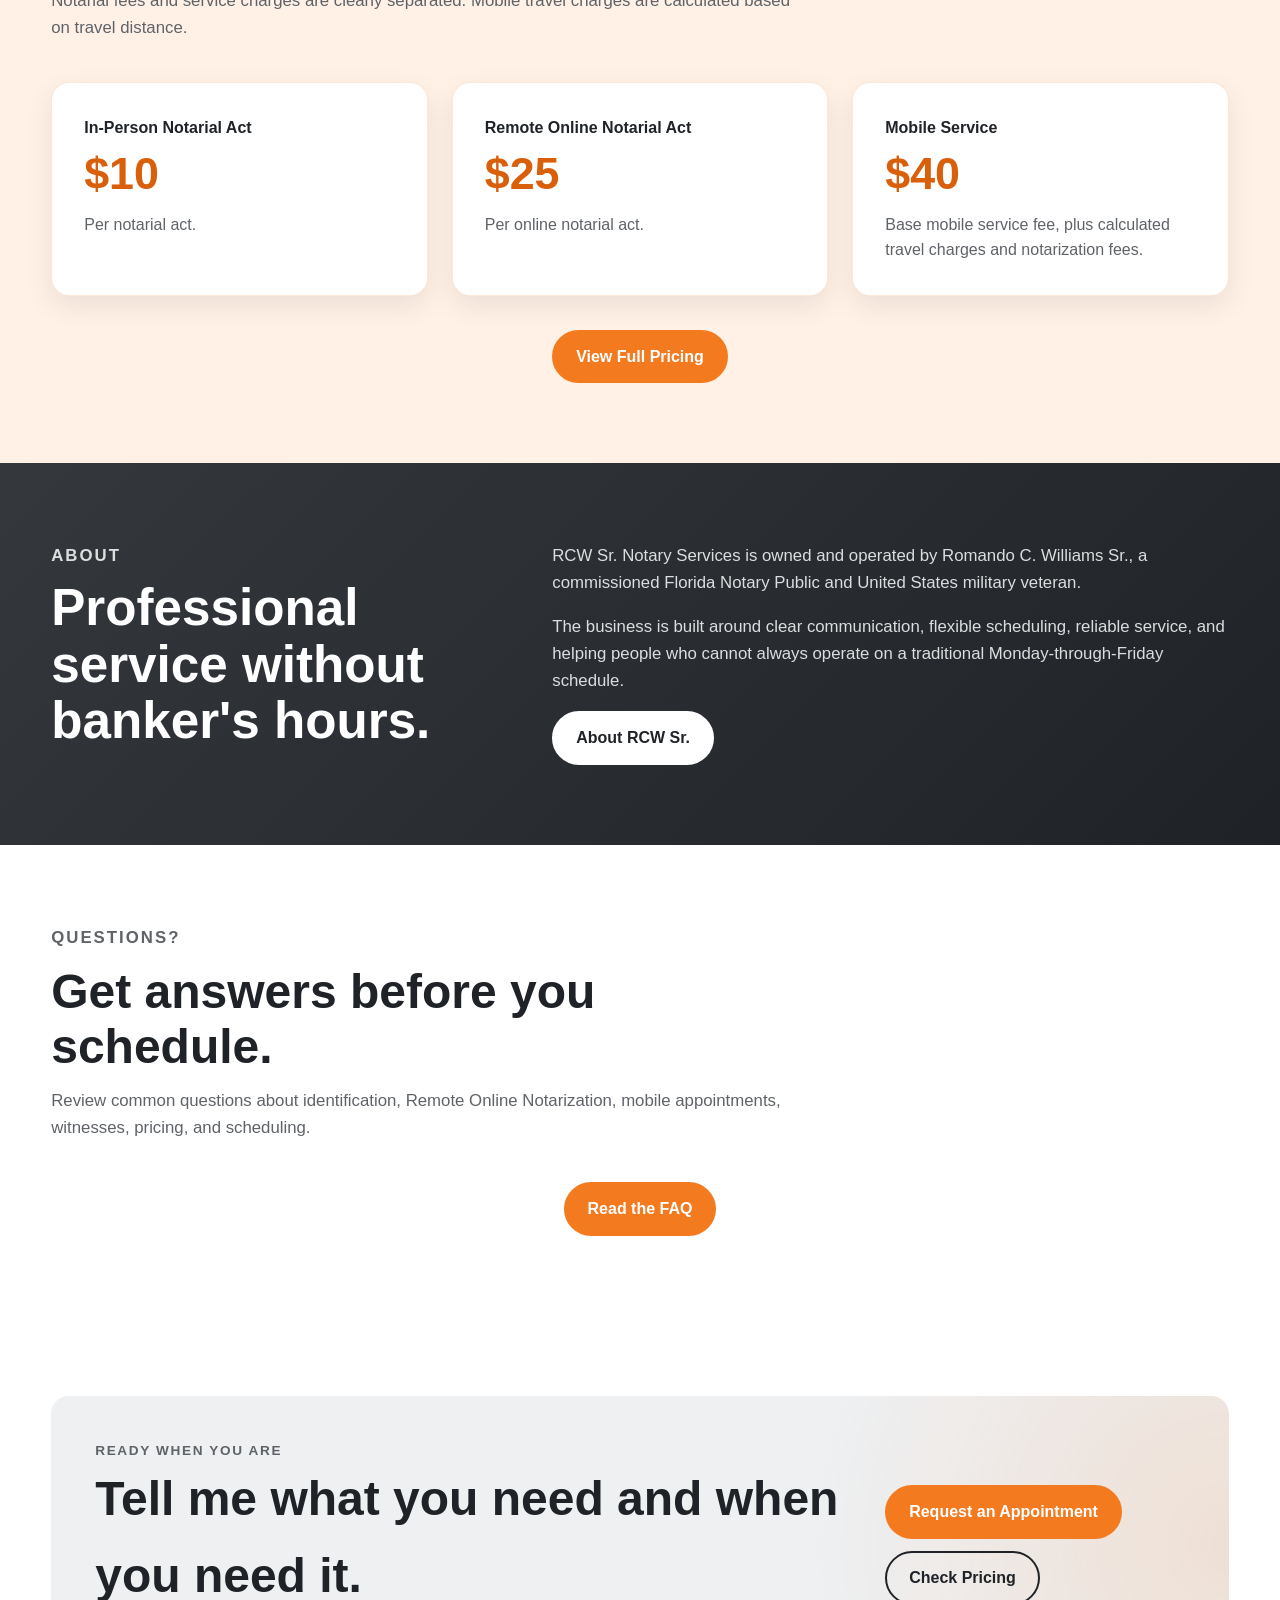
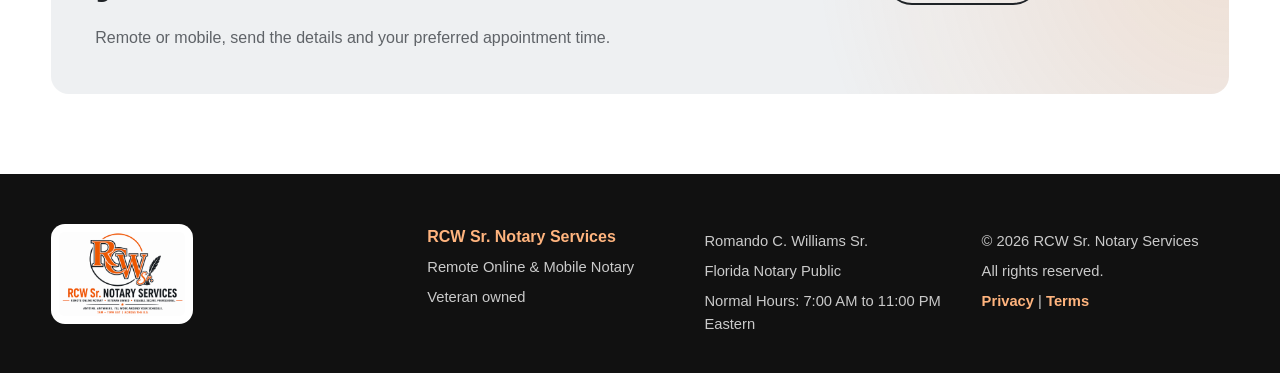
==== commit 498bbb75: "Revamp homepage with new branding and structure Updated the homepage structure and branding for RCW " ====
--- a/docs/index.html
+++ b/docs/index.html
@@ -1,773 +1,787 @@
-<!--
-=========================================================
-RCW NOTARIAL SERVICES
-FILE: index.html
-
-OWNER:
-Romando C. Williams Sr.
-
-BUSINESS:
-Mobile Notary & Wedding Officiant
-Serving the Greater Tampa Bay area and others upon request.
-
-CONTACT:
-Phone: (813) 610-5585
-Email: RCWNotaryServices@Yahoo.com
-
-DESIGN:
-Font: Times New Roman
-Primary: Navy Blue
-Accent: Gold
-Text: White / Dark Navy
-Brand Mark: Approved RCW logo
-
-LOGO FILE:
-assets/images/rcw-sr-logo-full.png
-
-LOGO PLACEMENT:
-1. Sticky header
-2. Main hero
-3. Services intro
-4. Why RCW section
-5. Request Service section
-6. Contact section
-7. Footer
-
-WEBSITE PURPOSE:
-1. Explain RCW Notarial Services quickly
-2. Show available services
-3. Establish trust and professionalism
-4. Make calling or requesting service easy
-5. Capture customer inquiries
-6. Preserve Google Forms / Google Sheets workflow for now
-
-IMPORTANT:
-- Keep the approved RCW logo visible throughout the site.
-- Do not replace the logo with plain text.
-- Do not remove this notes section during future rebuilds.
-- Test the Google Form after any form-related change.
-- Before GitHub publishing, confirm that
-  assets/images/rcw-sr-logo-full.png exists in the repository.
-
-CHANGE NOTES
-Version: 2.0
-Date: September 10, 2026
-
-Changes:
-- Restored the approved RCW logo as the primary brand element.
-- Repeated logo throughout the page without changing the logo itself.
-- Preserved the site notes and section comments.
-- Updated tagline to:
-  "Professional • Understanding • Available When You Need Me"
-- Preserved current Google Form embed.
-- Preserved navy, gold, white and Times New Roman branding.
-
-GITHUB COMMIT:
-Rebuild homepage with RCW logo and documented structure
-=========================================================
--->
-
 <!DOCTYPE html>
 <html lang="en">
 <head>
   <meta charset="UTF-8">
+
   <meta name="viewport" content="width=device-width, initial-scale=1.0">
-  <meta name="description" content="RCW Notarial Services provides mobile notary and wedding officiant services throughout the Greater Tampa Bay area and other locations upon request.">
-  <meta name="theme-color" content="#0B2748">
-  <title>RCW Notarial Services | Mobile Notary & Wedding Officiant</title>
-
-  <style>
-    :root {
-      --navy: #0B2748;
-      --navy-light: #12385F;
-      --navy-dark: #071A30;
-      --gold: #D4AF37;
-      --cream: #F7F2E8;
-      --white: #FFFFFF;
-      --ink: #17202A;
-    }
-
-    * {
-      box-sizing: border-box;
-    }
-
-    html {
-      scroll-behavior: smooth;
-    }
-
-    body {
-      margin: 0;
-      font-family: "Times New Roman", Times, serif;
-      background: var(--cream);
-      color: var(--ink);
-      line-height: 1.55;
-    }
-
-    img {
-      max-width: 100%;
-    }
-
-    a {
-      color: inherit;
-    }
-
-    .container {
-      width: min(1100px, calc(100% - 40px));
-      margin: 0 auto;
-    }
-
-    /* =====================================================
-       HEADER / NAVIGATION
-       ===================================================== */
-
-    .topbar {
-      position: sticky;
-      top: 0;
-      z-index: 1000;
-      background: rgba(11, 39, 72, 0.98);
-      border-bottom: 1px solid rgba(212, 175, 55, 0.55);
-    }
-
-    .nav {
-      min-height: 76px;
-      display: flex;
-      align-items: center;
-      justify-content: space-between;
-      gap: 24px;
-    }
-
-    .brand {
-      display: inline-flex;
-      align-items: center;
-      text-decoration: none;
-    }
-
-    .header-logo {
-      width: 170px;
-      max-height: 62px;
-      object-fit: contain;
-    }
-
-    .nav-links {
-      display: flex;
-      align-items: center;
-      flex-wrap: wrap;
-      gap: 20px;
-    }
-
-    .nav-links a {
-      color: var(--white);
-      text-decoration: none;
-      font-size: 1rem;
-    }
-
-    .nav-links a:hover,
-    .nav-links a:focus {
-      color: var(--gold);
-    }
-
-    /* =====================================================
-       HERO
-       ===================================================== */
-
-    .hero {
-      background: var(--navy);
-      color: var(--white);
-      text-align: center;
-      padding: 74px 20px 68px;
-    }
-
-    .hero-inner {
-      max-width: 920px;
-      margin: 0 auto;
-    }
-
-    .hero-logo {
-      display: block;
-      width: min(500px, 90vw);
-      max-height: 250px;
-      object-fit: contain;
-      margin: 0 auto 26px;
-    }
-
-    .hero h1 {
-      max-width: 800px;
-      margin: 0 auto 14px;
-      font-size: clamp(2rem, 5vw, 3.45rem);
-      line-height: 1.08;
-      font-weight: normal;
-    }
-
-    .promise {
-      margin: 0 0 20px;
-      color: var(--gold);
-      font-size: clamp(1.05rem, 2.5vw, 1.38rem);
-      font-weight: bold;
-    }
-
-    .service-area {
-      max-width: 760px;
-      margin: 0 auto;
-      font-size: 1.1rem;
-    }
-
-    .hero-actions,
-    .contact-actions {
-      display: flex;
-      justify-content: center;
-      flex-wrap: wrap;
-      gap: 12px;
-      margin-top: 28px;
-    }
-
-    .button {
-      display: inline-block;
-      min-width: 190px;
-      padding: 13px 20px;
-      border: 1px solid var(--gold);
-      border-radius: 4px;
-      text-decoration: none;
-      font-size: 1.05rem;
-      font-weight: bold;
-      text-align: center;
-    }
-
-    .button-primary {
-      background: var(--gold);
-      color: var(--navy);
-    }
-
-    .button-secondary {
-      background: transparent;
-      color: var(--white);
-    }
-
-    .contact-line {
-      margin-top: 24px;
-      display: flex;
-      justify-content: center;
-      flex-wrap: wrap;
-      gap: 10px 28px;
-      font-size: 1.08rem;
-    }
-
-    .contact-line a {
-      color: var(--white);
-      text-decoration: none;
-      border-bottom: 1px solid rgba(255,255,255,0.35);
-    }
-
-    /* =====================================================
-       SHARED SECTION STYLES
-       ===================================================== */
-
-    .section {
-      padding: 66px 20px;
-    }
-
-    .section-title {
-      margin: 0 0 12px;
-      text-align: center;
-      color: var(--navy);
-      font-size: clamp(2rem, 4vw, 2.7rem);
-      font-weight: normal;
-    }
-
-    .section-intro {
-      max-width: 780px;
-      margin: 0 auto 36px;
-      text-align: center;
-      font-size: 1.08rem;
-    }
-
-    .section-logo {
-      display: block;
-      width: min(230px, 60vw);
-      max-height: 120px;
-      object-fit: contain;
-      margin: 0 auto 18px;
-    }
-
-    .navy-section {
-      background: var(--navy);
-      color: var(--white);
-    }
-
-    .navy-section .section-title {
-      color: var(--gold);
-    }
-
-    /* =====================================================
-       SERVICES
-       ===================================================== */
-
-    .services-grid {
-      display: grid;
-      grid-template-columns: repeat(2, minmax(0, 1fr));
-      gap: 20px;
-    }
-
-    .service-card {
-      background: var(--white);
-      border: 1px solid #d8d4ca;
-      border-top: 4px solid var(--gold);
-      padding: 25px;
-      min-height: 160px;
-    }
-
-    .service-card h3 {
-      margin: 0 0 8px;
-      color: var(--navy);
-      font-size: 1.38rem;
-      font-weight: normal;
-    }
-
-    /* =====================================================
-       WHY RCW
-       ===================================================== */
-
-    .why-grid {
-      display: grid;
-      grid-template-columns: repeat(3, minmax(0, 1fr));
-      gap: 18px;
-    }
-
-    .why-card {
-      padding: 24px;
-      text-align: center;
-      border: 1px solid rgba(212, 175, 55, 0.58);
-    }
-
-    .why-card h3 {
-      margin: 0 0 8px;
-      color: var(--gold);
-      font-size: 1.38rem;
-      font-weight: normal;
-    }
-
-    /* =====================================================
-       SERVICE AREA
-       ===================================================== */
-
-    .area-box {
-      max-width: 840px;
-      margin: 0 auto;
-      background: var(--white);
-      border-left: 5px solid var(--gold);
-      padding: 30px;
-    }
-
-    /* =====================================================
-       REQUEST SERVICE
-       ===================================================== */
-
-    .request-wrap {
-      max-width: 840px;
-      margin: 0 auto;
-      padding: 26px;
-      background: var(--navy-light);
-      border: 1px solid var(--gold);
-    }
-
-    .request-wrap h2 {
-      margin: 0 0 10px;
-      color: var(--gold);
-      text-align: center;
-      font-size: 2rem;
-      font-weight: normal;
-    }
-
-    .request-wrap p {
-      text-align: center;
-    }
-
-    .form-logo {
-      display: block;
-      width: min(280px, 72vw);
-      max-height: 145px;
-      object-fit: contain;
-      margin: 0 auto 20px;
-    }
-
-    iframe {
-      display: block;
-      width: 100%;
-      min-height: 850px;
-      margin-top: 22px;
-      border: 0;
-      background: var(--white);
-    }
-
-    /* =====================================================
-       CONTACT
-       ===================================================== */
-
-    .contact-card {
-      max-width: 780px;
-      margin: 0 auto;
-      text-align: center;
-    }
-
-    .contact-card .button-secondary {
-      color: var(--navy);
-      background: var(--white);
-    }
-
-    /* =====================================================
-       FOOTER
-       ===================================================== */
-
-    .footer {
-      background: var(--navy-dark);
-      color: var(--white);
-      text-align: center;
-      padding: 34px 20px;
-      border-top: 1px solid rgba(212, 175, 55, 0.50);
-    }
-
-    .footer-logo {
-      display: block;
-      width: min(250px, 68vw);
-      max-height: 130px;
-      object-fit: contain;
-      margin: 0 auto 16px;
-    }
-
-    .footer p {
-      margin: 6px 0;
-    }
-
-    /* =====================================================
-       RESPONSIVE
-       ===================================================== */
-
-    @media (max-width: 760px) {
-      .nav {
-        flex-direction: column;
-        justify-content: center;
-        padding: 12px 0 14px;
-      }
-
-      .nav-links {
-        justify-content: center;
-      }
-
-      .header-logo {
-        width: 145px;
-      }
-
-      .hero {
-        padding-top: 54px;
-      }
-
-      .services-grid,
-      .why-grid {
-        grid-template-columns: 1fr;
-      }
-
-      iframe {
-        min-height: 930px;
-      }
-    }
-  </style>
+
+  <meta
+    name="description"
+    content="RCW Sr. Notary Services provides Florida Remote Online Notary and mobile notary appointments with flexible scheduling, including evenings, weekends, and special scheduling requests."
+  >
+
+  <meta name="theme-color" content="#f47a20">
+
+  <title>RCW Sr. Notary Services | Remote Online & Mobile Notary</title>
+
+  <link rel="stylesheet" href="assets/css/styles.css">
+
+  <script src="assets/js/main.js" defer></script>
 </head>
 
 <body>
 
-  <!-- =====================================================
-       NAVIGATION
-       Logo stays visible while the visitor scrolls.
-       ===================================================== -->
-  <header class="topbar">
-    <div class="container">
-      <nav class="nav" aria-label="Main navigation">
-
-        <a class="brand" href="#home" aria-label="RCW Notarial Services home">
-          <img
-            src="assets/images/rcw-sr-logo-full.png"
-            alt="RCW Notarial Services logo"
-            class="header-logo"
-          >
-        </a>
-
-        <div class="nav-links">
-          <a href="#services">Services</a>
-          <a href="#why-rcw">Why RCW</a>
-          <a href="#service-area">Service Area</a>
-          <a href="#request">Request Service</a>
-        </div>
-
-      </nav>
-    </div>
-  </header>
-
-
-  <!-- =====================================================
-       HERO
-       Primary sales message and strongest logo placement.
-       ===================================================== -->
-  <section class="hero" id="home">
-    <div class="hero-inner">
-
-      <img
-        src="assets/images/rcw-sr-logo-full.png"
-        alt="RCW Notarial Services"
-        class="hero-logo"
+  <a class="skip-link" href="#main-content">
+    Skip to main content
+  </a>
+
+  <header class="site-header">
+
+    <div class="container header-inner">
+
+      <a
+        class="brand"
+        href="index.html"
+        aria-label="RCW Sr. Notary Services home"
       >
-
-      <h1>Mobile Notary & Wedding Officiant for Tampa Bay</h1>
-
-      <p class="promise">
-        Professional • Understanding • Available When You Need Me
-      </p>
-
-      <p class="service-area">
-        Serving Hillsborough, Polk, Pinellas and Pasco counties,
-        and others upon request.
-      </p>
-
-      <div class="hero-actions">
-        <a class="button button-primary" href="#request">Request Service</a>
-        <a class="button button-secondary" href="tel:+18136105585">
-          Call (813) 610-5585
-        </a>
-      </div>
-
-      <div class="contact-line">
-        <a href="tel:+18136105585">(813) 610-5585</a>
-        <a href="mailto:RCWNotaryServices@Yahoo.com">
-          RCWNotaryServices@Yahoo.com
-        </a>
-      </div>
-
-    </div>
-  </section>
-
-
-  <!-- =====================================================
-       SERVICES
-       Keep service descriptions clear and non-legal.
-       ===================================================== -->
-  <section class="section" id="services">
-    <div class="container">
-
-      <img
-        src="assets/images/rcw-sr-logo-full.png"
-        alt=""
-        class="section-logo"
-        aria-hidden="true"
-      >
-
-      <h2 class="section-title">Services</h2>
-
-      <p class="section-intro">
-        Straightforward notary and officiant services with mobile
-        appointments built around your needs.
-      </p>
-
-      <div class="services-grid">
-
-        <article class="service-card">
-          <h3>General Notary Services</h3>
-          <p>
-            Affidavits, acknowledgments, jurats, powers of attorney
-            and other common notarizations.
-          </p>
-        </article>
-
-        <article class="service-card">
-          <h3>Mobile Appointments</h3>
-          <p>
-            I come to homes, offices and other agreed locations
-            throughout the Greater Tampa Bay area.
-          </p>
-        </article>
-
-        <article class="service-card">
-          <h3>Hospital & Facility Visits</h3>
-          <p>
-            Mobile service for hospitals, rehabilitation facilities
-            and other care locations when appropriate.
-          </p>
-        </article>
-
-        <article class="service-card">
-          <h3>Wedding Officiant</h3>
-          <p>
-            Wedding ceremonies and vow renewals with a professional,
-            personal approach.
-          </p>
-        </article>
-
-      </div>
-    </div>
-  </section>
-
-
-  <!-- =====================================================
-       WHY RCW
-       Brand positioning: professional, understanding, available.
-       ===================================================== -->
-  <section class="section navy-section" id="why-rcw">
-    <div class="container">
-
-      <img
-        src="assets/images/rcw-sr-logo-full.png"
-        alt=""
-        class="section-logo"
-        aria-hidden="true"
-      >
-
-      <h2 class="section-title">Why RCW</h2>
-
-      <p class="section-intro">
-        RCW Notarial Services is intentionally personal.
-        You deal directly with the person handling your appointment.
-      </p>
-
-      <div class="why-grid">
-
-        <div class="why-card">
-          <h3>Professional</h3>
-          <p>Clear communication, careful work and respect for your time.</p>
-        </div>
-
-        <div class="why-card">
-          <h3>Understanding</h3>
-          <p>
-            Not every appointment is routine. I take the time to understand
-            what you need before we meet.
-          </p>
-        </div>
-
-        <div class="why-card">
-          <h3>Available</h3>
-          <p>
-            Flexible scheduling and travel beyond the core Tampa Bay area
-            when arrangements make sense.
-          </p>
-        </div>
-
-      </div>
-    </div>
-  </section>
-
-
-  <!-- =====================================================
-       SERVICE AREA
-       Core market plus farther travel by request.
-       ===================================================== -->
-  <section class="section" id="service-area">
-    <div class="container">
-
-      <h2 class="section-title">Service Area</h2>
-
-      <div class="area-box">
-        <p>
-          My core service area is the Greater Tampa Bay region,
-          including Hillsborough, Polk, Pinellas and Pasco counties.
-        </p>
-
-        <p>
-          Need service farther away? Ask. Orlando, Sarasota, Ocala and
-          other Florida locations may be available by request, with travel
-          pricing discussed before the appointment.
-        </p>
-      </div>
-
-    </div>
-  </section>
-
-
-  <!-- =====================================================
-       REQUEST SERVICE
-       Current version keeps the Google Form connection.
-       Future version may replace the iframe with a native RCW form.
-       ===================================================== -->
-  <section class="section navy-section" id="request">
-    <div class="container">
-
-      <div class="request-wrap">
-
         <img
           src="assets/images/rcw-sr-logo-full.png"
-          alt="RCW Notarial Services"
-          class="form-logo"
+          alt="RCW Sr. Notary Services logo"
+          class="site-logo"
         >
-
-        <h2>Request a Notary or Officiant</h2>
-
-        <p>
-          Send your request below. I will review the details and contact
-          you about availability and pricing.
-        </p>
-
-        <iframe
-          src="https://docs.google.com/forms/d/e/1FAIpQLScxY5khyKG9FhPm4scyhRDWS-_NUTKucLIzlaLl2rWzpDk82g/viewform?embedded=true"
-          title="RCW Notarial Services Request Form">
-          Loading…
-        </iframe>
-
-      </div>
+      </a>
+
+      <button
+        class="menu-toggle"
+        type="button"
+        aria-expanded="false"
+        aria-controls="primary-navigation"
+      >
+        <span class="sr-only">Open navigation menu</span>
+        <span></span>
+        <span></span>
+        <span></span>
+      </button>
+
+      <nav
+        id="primary-navigation"
+        class="primary-nav"
+        aria-label="Primary navigation"
+      >
+        <a class="active" href="index.html">Home</a>
+        <a href="services.html">Services</a>
+        <a href="pricing.html">Pricing</a>
+        <a href="about.html">About</a>
+        <a href="faq.html">FAQ</a>
+        <a href="contact.html">Contact</a>
+
+        <a
+          class="button button-small"
+          href="contact.html"
+        >
+          Request an Appointment
+        </a>
+      </nav>
+
     </div>
-  </section>
-
-
-  <!-- =====================================================
-       CONTACT
-       Secondary conversion point for visitors who prefer phone/email.
-       ===================================================== -->
-  <section class="section" id="contact">
-    <div class="container">
-
-      <div class="contact-card">
+
+  </header>
+
+  <main id="main-content">
+
+    <section class="hero">
+
+      <div class="container hero-grid">
+
+        <div class="hero-copy">
+
+          <p class="eyebrow">
+            Florida Remote Online & Mobile Notary
+          </p>
+
+          <h1>
+            Your schedule comes first.
+          </h1>
+
+          <p class="hero-text">
+            Need a document notarized online?
+            I can handle it remotely.
+            Need someone to come to you?
+            I can do that too.
+          </p>
+
+          <p class="hero-text">
+            RCW Sr. Notary Services provides secure,
+            flexible notarization for clients dealing with busy schedules,
+            mobility limitations,
+            time-zone conflicts,
+            transportation problems,
+            medical recovery,
+            and last-minute needs.
+          </p>
+
+          <div class="hero-actions">
+
+            <a
+              class="button"
+              href="contact.html"
+            >
+              Request an Appointment
+            </a>
+
+            <a
+              class="button button-secondary"
+              href="pricing.html"
+            >
+              View Pricing
+            </a>
+
+          </div>
+
+          <ul
+            class="hero-facts"
+            aria-label="Business highlights"
+          >
+            <li>
+              Available daily from 7:00 AM to 11:00 PM Eastern
+            </li>
+
+            <li>
+              Earlier and later appointments considered by request
+            </li>
+
+            <li>
+              Remote Online Notary appointments
+            </li>
+
+            <li>
+              Mobile appointments available
+            </li>
+
+            <li>
+              Veteran owned
+            </li>
+
+            <li>
+              Secure, professional, and flexible
+            </li>
+          </ul>
+
+        </div>
+
+        <aside
+          class="availability-card"
+          aria-label="Availability details"
+        >
+
+          <p class="card-label">
+            Flexible Scheduling
+          </p>
+
+          <h2>
+            East Coast hours. West Coast friendly.
+          </h2>
+
+          <p>
+            My normal availability runs from
+            7:00 AM to 11:00 PM Eastern.
+            If you need something outside those hours,
+            submit your request and tell me what works for you.
+          </p>
+
+          <div class="hours-box">
+
+            <span>
+              Normal Hours
+            </span>
+
+            <strong>
+              7:00 AM to 11:00 PM ET
+            </strong>
+
+          </div>
+
+          <a
+            class="text-link"
+            href="contact.html"
+          >
+            Tell me what time works for you
+          </a>
+
+        </aside>
+
+      </div>
+
+    </section>
+
+    <section
+      class="trust-strip"
+      aria-label="Service options"
+    >
+
+      <div class="container trust-grid">
+
+        <div>
+          <strong>Remote</strong>
+          <span>
+            Notarize from a compatible device
+          </span>
+        </div>
+
+        <div>
+          <strong>Mobile</strong>
+          <span>
+            I can come to you by appointment
+          </span>
+        </div>
+
+        <div>
+          <strong>Flexible</strong>
+          <span>
+            Evenings, weekends, and special scheduling
+          </span>
+        </div>
+
+        <div>
+          <strong>Personal</strong>
+          <span>
+            Work directly with Romando
+          </span>
+        </div>
+
+      </div>
+
+    </section>
+
+    <section
+      id="service-options"
+      class="section"
+    >
+
+      <div class="container">
+
+        <div class="section-heading">
+
+          <p class="eyebrow">
+            Choose Your Service
+          </p>
+
+          <h2>
+            Online when convenient. In person when necessary.
+          </h2>
+
+          <p>
+            Choose the service that fits your situation.
+            If you are unsure which option you need,
+            submit an appointment request and I will help you determine the next step.
+          </p>
+
+        </div>
+
+        <div class="service-choice-grid">
+
+          <article class="service-choice-card">
+
+            <p class="service-number">
+              01
+            </p>
+
+            <h3>
+              Notarize Online
+            </h3>
+
+            <p>
+              Complete eligible notarizations remotely
+              using a secure Florida-compliant Remote Online Notary platform.
+            </p>
+
+            <ul>
+              <li>No travel required</li>
+              <li>Great for busy schedules</li>
+              <li>Time-zone friendly</li>
+              <li>Evening and weekend availability</li>
+              <li>Identity verification handled through the RON platform</li>
+            </ul>
+
+            <a
+              class="button"
+              href="services.html#remote"
+            >
+              Remote Notary Services
+            </a>
+
+          </article>
+
+          <article class="service-choice-card featured">
+
+            <p class="service-number">
+              02
+            </p>
+
+            <h3>
+              Come to Me
+            </h3>
+
+            <p>
+              If getting to a notary is difficult,
+              I can travel to you by appointment.
+            </p>
+
+            <ul>
+              <li>Home visits</li>
+              <li>Office visits</li>
+              <li>Hospitals</li>
+              <li>Rehabilitation facilities</li>
+              <li>Assisted-living communities</li>
+              <li>Nursing facilities</li>
+              <li>Other agreed locations</li>
+            </ul>
+
+            <a
+              class="button"
+              href="services.html#mobile"
+            >
+              Mobile Notary Services
+            </a>
+
+          </article>
+
+        </div>
+
+      </div>
+
+    </section>
+
+    <section class="section section-pewter">
+
+      <div class="container mobile-highlight-grid">
+
+        <div>
+
+          <p class="eyebrow eyebrow-light">
+            Mobile Notary
+          </p>
+
+          <h2>
+            You do not have to come to me. I can come to you.
+          </h2>
+
+        </div>
+
+        <div>
+
+          <p>
+            Mobile service is available for seniors,
+            people with limited mobility,
+            caregivers,
+            clients recovering at home,
+            people without reliable transportation,
+            and anyone whose circumstances make travel difficult.
+          </p>
+
+          <p>
+            Travel fees are based on distance from the
+            RCW Sr. service area in ZIP Code 33594.
+            Your complete estimated price will be provided
+            before the appointment is confirmed.
+          </p>
+
+          <a
+            class="button button-light"
+            href="pricing.html"
+          >
+            Calculate Mobile Pricing
+          </a>
+
+        </div>
+
+      </div>
+
+    </section>
+
+    <section class="section">
+
+      <div class="container">
+
+        <div class="section-heading">
+
+          <p class="eyebrow">
+            Common Services
+          </p>
+
+          <h2>
+            Straightforward notary help.
+          </h2>
+
+        </div>
+
+        <div class="card-grid">
+
+          <article class="service-card">
+
+            <span class="service-number">
+              01
+            </span>
+
+            <h3>
+              General Notarizations
+            </h3>
+
+            <p>
+              Acknowledgments,
+              jurats,
+              affidavits,
+              sworn statements,
+              and other eligible documents.
+            </p>
+
+          </article>
+
+          <article class="service-card">
+
+            <span class="service-number">
+              02
+            </span>
+
+            <h3>
+              Odd-Hour Appointments
+            </h3>
+
+            <p>
+              Scheduling for night-shift workers,
+              travelers,
+              caregivers,
+              families,
+              and clients facing urgent deadlines.
+            </p>
+
+          </article>
+
+          <article class="service-card">
+
+            <span class="service-number">
+              03
+            </span>
+
+            <h3>
+              Time-Zone Scheduling
+            </h3>
+
+            <p>
+              Flexible appointments for clients outside Eastern Time,
+              including West Coast customers.
+            </p>
+
+          </article>
+
+          <article class="service-card">
+
+            <span class="service-number">
+              04
+            </span>
+
+            <h3>
+              Mobile Appointments
+            </h3>
+
+            <p>
+              By-appointment travel to homes,
+              offices,
+              hospitals,
+              rehabilitation facilities,
+              assisted-living locations,
+              and other approved meeting places.
+            </p>
+
+          </article>
+
+        </div>
+
+      </div>
+
+    </section>
+
+    <section class="pricing-preview">
+
+      <div class="container">
+
+        <div class="section-heading">
+
+          <p class="eyebrow">
+            Pricing
+          </p>
+
+          <h2>
+            Know the numbers before you book.
+          </h2>
+
+          <p>
+            Notarial fees and service charges are clearly separated.
+            Mobile travel charges are calculated based on travel distance.
+          </p>
+
+        </div>
+
+        <div class="pricing-preview-grid">
+
+          <article class="price-card">
+
+            <p class="price-label">
+              In-Person Notarial Act
+            </p>
+
+            <p class="price">
+              $10
+            </p>
+
+            <p>
+              Per notarial act.
+            </p>
+
+          </article>
+
+          <article class="price-card">
+
+            <p class="price-label">
+              Remote Online Notarial Act
+            </p>
+
+            <p class="price">
+              $25
+            </p>
+
+            <p>
+              Per online notarial act.
+            </p>
+
+          </article>
+
+          <article class="price-card">
+
+            <p class="price-label">
+              Mobile Service
+            </p>
+
+            <p class="price">
+              $40
+            </p>
+
+            <p>
+              Base mobile service fee,
+              plus calculated travel charges and notarization fees.
+            </p>
+
+          </article>
+
+        </div>
+
+        <div class="center-button">
+
+          <a
+            class="button"
+            href="pricing.html"
+          >
+            View Full Pricing
+          </a>
+
+        </div>
+
+      </div>
+
+    </section>
+
+    <section
+      id="about"
+      class="section section-pewter"
+    >
+
+      <div class="container about-grid">
+
+        <div>
+
+          <p class="eyebrow eyebrow-light">
+            About
+          </p>
+
+          <h2>
+            Professional service without banker's hours.
+          </h2>
+
+        </div>
+
+        <div>
+
+          <p>
+            RCW Sr. Notary Services is owned and operated by
+            Romando C. Williams Sr.,
+            a commissioned Florida Notary Public
+            and United States military veteran.
+          </p>
+
+          <p>
+            The business is built around clear communication,
+            flexible scheduling,
+            reliable service,
+            and helping people who cannot always operate on a traditional
+            Monday-through-Friday schedule.
+          </p>
+
+          <a
+            class="button button-light"
+            href="about.html"
+          >
+            About RCW Sr.
+          </a>
+
+        </div>
+
+      </div>
+
+    </section>
+
+    <section class="section">
+
+      <div class="container">
+
+        <div class="section-heading">
+
+          <p class="eyebrow">
+            Questions?
+          </p>
+
+          <h2>
+            Get answers before you schedule.
+          </h2>
+
+          <p>
+            Review common questions about identification,
+            Remote Online Notarization,
+            mobile appointments,
+            witnesses,
+            pricing,
+            and scheduling.
+          </p>
+
+        </div>
+
+        <div class="center-button">
+
+          <a
+            class="button"
+            href="faq.html"
+          >
+            Read the FAQ
+          </a>
+
+        </div>
+
+      </div>
+
+    </section>
+
+    <section class="section final-cta">
+
+      <div class="container final-cta-inner">
+
+        <div>
+
+          <p class="eyebrow">
+            Ready When You Are
+          </p>
+
+          <h2>
+            Tell me what you need and when you need it.
+          </h2>
+
+          <p>
+            Remote or mobile,
+            send the details and your preferred appointment time.
+          </p>
+
+        </div>
+
+        <div class="final-cta-actions">
+
+          <a
+            class="button"
+            href="contact.html"
+          >
+            Request an Appointment
+          </a>
+
+          <a
+            class="button button-secondary"
+            href="pricing.html"
+          >
+            Check Pricing
+          </a>
+
+        </div>
+
+      </div>
+
+    </section>
+
+  </main>
+
+  <footer class="site-footer">
+
+    <div class="container footer-grid">
+
+      <div>
 
         <img
           src="assets/images/rcw-sr-logo-full.png"
-          alt=""
-          class="section-logo"
-          aria-hidden="true"
+          alt="RCW Sr. Notary Services"
+          class="footer-logo"
         >
 
-        <h2 class="section-title">Contact RCW</h2>
-
-        <p class="section-intro">
-          Call, email or use the request form.
-          I will confirm availability before any appointment is final.
+      </div>
+
+      <div>
+
+        <strong>
+          RCW Sr. Notary Services
+        </strong>
+
+        <p>
+          Remote Online & Mobile Notary
         </p>
 
-        <div class="contact-actions">
-          <a class="button button-primary" href="tel:+18136105585">
-            Call (813) 610-5585
-          </a>
-
-          <a
-            class="button button-secondary"
-            href="mailto:RCWNotaryServices@Yahoo.com">
-            Send Email
-          </a>
-        </div>
-
-      </div>
+        <p>
+          Veteran owned
+        </p>
+
+      </div>
+
+      <div>
+
+        <p>
+          Romando C. Williams Sr.
+        </p>
+
+        <p>
+          Florida Notary Public
+        </p>
+
+        <p>
+          Normal Hours:
+          7:00 AM to 11:00 PM Eastern
+        </p>
+
+      </div>
+
+      <div>
+
+        <p>
+          &copy;
+          <span id="current-year"></span>
+          RCW Sr. Notary Services
+        </p>
+
+        <p>
+          All rights reserved.
+        </p>
+
+        <p>
+          <a href="privacy.html">Privacy</a>
+          |
+          <a href="terms.html">Terms</a>
+        </p>
+
+      </div>
+
     </div>
-  </section>
-
-
-  <!-- =====================================================
-       FOOTER
-       Final logo impression and service-area reminder.
-       ===================================================== -->
-  <footer class="footer">
-
-    <img
-      src="assets/images/rcw-sr-logo-full.png"
-      alt="RCW Notarial Services"
-      class="footer-logo"
-    >
-
-    <p>Mobile Notary & Wedding Officiant</p>
-    <p>Professional • Understanding • Available When You Need Me</p>
-    <p>Serving the Greater Tampa Bay area and others upon request.</p>
 
   </footer>
 
--- a/docs/assets/css/styles.css
+++ b/docs/assets/css/styles.css
@@ -0,0 +1,1043 @@
+:root {
+  --creamsicle: #f47a20;
+  --creamsicle-dark: #d95f0b;
+  --creamsicle-light: #fff1e6;
+
+  --pewter: #5b6168;
+  --pewter-dark: #34383d;
+  --pewter-light: #eef0f2;
+
+  --charcoal: #1f2327;
+  --black: #111111;
+  --white: #ffffff;
+  --cream: #fffaf5;
+
+  --text: #222222;
+  --text-light: #5f6368;
+
+  --border: #d8dadd;
+  --shadow: 0 10px 28px rgba(0, 0, 0, 0.08);
+  --shadow-strong: 0 16px 40px rgba(0, 0, 0, 0.14);
+
+  --radius: 18px;
+  --radius-small: 10px;
+
+  --container: 1180px;
+}
+
+/* RESET */
+
+*,
+*::before,
+*::after {
+  box-sizing: border-box;
+}
+
+html {
+  scroll-behavior: smooth;
+}
+
+body {
+  margin: 0;
+  font-family: Arial, Helvetica, sans-serif;
+  color: var(--text);
+  background: var(--white);
+  line-height: 1.6;
+}
+
+img {
+  max-width: 100%;
+  height: auto;
+}
+
+a {
+  color: inherit;
+  text-decoration: none;
+}
+
+button,
+input,
+textarea,
+select {
+  font: inherit;
+}
+
+/* ACCESSIBILITY */
+
+.skip-link {
+  position: absolute;
+  left: -9999px;
+  top: auto;
+  width: 1px;
+  height: 1px;
+  overflow: hidden;
+}
+
+.skip-link:focus {
+  left: 16px;
+  top: 16px;
+  width: auto;
+  height: auto;
+  padding: 10px 14px;
+  background: var(--black);
+  color: var(--white);
+  z-index: 9999;
+  border-radius: 6px;
+}
+
+.sr-only {
+  position: absolute;
+  width: 1px;
+  height: 1px;
+  padding: 0;
+  margin: -1px;
+  overflow: hidden;
+  clip: rect(0, 0, 0, 0);
+  white-space: nowrap;
+  border: 0;
+}
+
+/* GLOBAL LAYOUT */
+
+.container {
+  width: min(92%, var(--container));
+  margin: 0 auto;
+}
+
+.section {
+  padding: 80px 0;
+}
+
+.section-heading {
+  max-width: 760px;
+  margin-bottom: 40px;
+}
+
+.section-heading h2 {
+  margin: 0 0 14px;
+  font-size: clamp(2rem, 4vw, 3rem);
+  line-height: 1.15;
+  color: var(--charcoal);
+}
+
+.section-heading p {
+  margin: 0 0 12px;
+  font-size: 1.05rem;
+  color: var(--text-light);
+}
+
+.eyebrow {
+  margin: 0 0 10px;
+  font-size: 0.85rem;
+  font-weight: 800;
+  text-transform: uppercase;
+  letter-spacing: 0.12em;
+  color: var(--creamsicle);
+}
+
+.eyebrow-light {
+  color: #ffd2b3;
+}
+
+/* BUTTONS */
+
+.button {
+  display: inline-flex;
+  align-items: center;
+  justify-content: center;
+  min-height: 48px;
+  padding: 12px 22px;
+  border-radius: 999px;
+  background: var(--creamsicle);
+  color: var(--white);
+  font-weight: 800;
+  border: 2px solid var(--creamsicle);
+  transition: 0.2s ease;
+  cursor: pointer;
+}
+
+.button:hover,
+.button:focus {
+  background: var(--creamsicle-dark);
+  border-color: var(--creamsicle-dark);
+  transform: translateY(-1px);
+}
+
+.button-secondary {
+  background: transparent;
+  color: var(--charcoal);
+  border-color: var(--charcoal);
+}
+
+.button-secondary:hover,
+.button-secondary:focus {
+  background: var(--charcoal);
+  color: var(--white);
+  border-color: var(--charcoal);
+}
+
+.button-small {
+  min-height: 40px;
+  padding: 8px 16px;
+  font-size: 0.92rem;
+}
+
+.button-light {
+  background: var(--white);
+  color: var(--charcoal);
+  border-color: var(--white);
+}
+
+.button-light:hover,
+.button-light:focus {
+  background: var(--creamsicle-light);
+  color: var(--charcoal);
+  border-color: var(--creamsicle-light);
+}
+
+.button-full {
+  width: 100%;
+}
+
+/* HEADER */
+
+.site-header {
+  position: sticky;
+  top: 0;
+  z-index: 1000;
+  background: rgba(255, 255, 255, 0.97);
+  backdrop-filter: blur(10px);
+  border-bottom: 1px solid rgba(0, 0, 0, 0.06);
+}
+
+.header-inner {
+  display: flex;
+  align-items: center;
+  justify-content: space-between;
+  gap: 28px;
+  min-height: 110px;
+}
+
+.brand {
+  display: inline-flex;
+  align-items: center;
+  flex-shrink: 0;
+}
+
+.site-logo {
+  display: block;
+  width: auto;
+  height: 86px;
+  max-width: 340px;
+  object-fit: contain;
+}
+
+.primary-nav {
+  display: flex;
+  align-items: center;
+  gap: 20px;
+  font-weight: 700;
+}
+
+.primary-nav > a:not(.button) {
+  position: relative;
+  padding: 8px 0;
+  color: var(--charcoal);
+}
+
+.primary-nav > a:not(.button)::after {
+  content: "";
+  position: absolute;
+  left: 0;
+  bottom: 2px;
+  width: 0;
+  height: 2px;
+  background: var(--creamsicle);
+  transition: width 0.2s ease;
+}
+
+.primary-nav > a:not(.button):hover::after,
+.primary-nav > a:not(.button):focus::after,
+.primary-nav > a.active::after {
+  width: 100%;
+}
+
+.menu-toggle {
+  display: none;
+  width: 44px;
+  height: 44px;
+  padding: 0;
+  border: 0;
+  background: transparent;
+  cursor: pointer;
+}
+
+.menu-toggle span:not(.sr-only) {
+  display: block;
+  width: 26px;
+  height: 3px;
+  margin: 5px auto;
+  background: var(--charcoal);
+  border-radius: 999px;
+}
+
+/* HERO */
+
+.hero {
+  background:
+    radial-gradient(circle at top right, rgba(244, 122, 32, 0.16), transparent 30%),
+    linear-gradient(180deg, var(--cream), var(--white));
+  padding: 90px 0 80px;
+}
+
+.hero-grid {
+  display: grid;
+  grid-template-columns: minmax(0, 1.4fr) minmax(320px, 0.8fr);
+  gap: 56px;
+  align-items: center;
+}
+
+.hero-copy h1 {
+  margin: 0 0 18px;
+  max-width: 760px;
+  font-size: clamp(3rem, 6vw, 5.4rem);
+  line-height: 0.98;
+  letter-spacing: -0.04em;
+  color: var(--charcoal);
+}
+
+.hero-text {
+  max-width: 760px;
+  margin: 0 0 18px;
+  font-size: 1.15rem;
+  color: var(--text-light);
+}
+
+.hero-actions {
+  display: flex;
+  flex-wrap: wrap;
+  gap: 14px;
+  margin: 30px 0;
+}
+
+.hero-facts {
+  display: grid;
+  grid-template-columns: repeat(2, minmax(0, 1fr));
+  gap: 10px 26px;
+  margin: 26px 0 0;
+  padding: 0;
+  list-style: none;
+}
+
+.hero-facts li {
+  position: relative;
+  padding-left: 24px;
+  font-weight: 700;
+  color: var(--charcoal);
+}
+
+.hero-facts li::before {
+  content: "✓";
+  position: absolute;
+  left: 0;
+  top: 0;
+  color: var(--creamsicle);
+  font-weight: 900;
+}
+
+.availability-card {
+  padding: 34px;
+  background: var(--white);
+  border: 1px solid var(--border);
+  border-radius: var(--radius);
+  box-shadow: var(--shadow-strong);
+}
+
+.card-label {
+  margin: 0 0 10px;
+  font-size: 0.82rem;
+  font-weight: 900;
+  text-transform: uppercase;
+  letter-spacing: 0.12em;
+  color: var(--creamsicle);
+}
+
+.availability-card h2 {
+  margin: 0 0 18px;
+  font-size: 2rem;
+  line-height: 1.15;
+  color: var(--charcoal);
+}
+
+.availability-card p {
+  margin: 0 0 20px;
+  color: var(--text-light);
+}
+
+.hours-box {
+  padding: 18px;
+  margin: 24px 0 18px;
+  background: var(--pewter-light);
+  border-left: 5px solid var(--creamsicle);
+  border-radius: var(--radius-small);
+}
+
+.hours-box span {
+  display: block;
+  margin-bottom: 4px;
+  font-size: 0.8rem;
+  font-weight: 800;
+  text-transform: uppercase;
+  letter-spacing: 0.08em;
+  color: var(--text-light);
+}
+
+.hours-box strong {
+  display: block;
+  font-size: 1.2rem;
+  color: var(--charcoal);
+}
+
+.text-link {
+  font-weight: 800;
+  color: var(--creamsicle-dark);
+}
+
+.text-link:hover,
+.text-link:focus {
+  text-decoration: underline;
+}
+
+/* TRUST STRIP */
+
+.trust-strip {
+  background: var(--charcoal);
+  color: var(--white);
+}
+
+.trust-grid {
+  display: grid;
+  grid-template-columns: repeat(4, minmax(0, 1fr));
+}
+
+.trust-grid > div {
+  padding: 26px 24px;
+  border-right: 1px solid rgba(255, 255, 255, 0.12);
+}
+
+.trust-grid > div:last-child {
+  border-right: 0;
+}
+
+.trust-grid strong {
+  display: block;
+  margin-bottom: 4px;
+  font-size: 1.1rem;
+  color: #ffb47e;
+}
+
+.trust-grid span {
+  color: rgba(255, 255, 255, 0.82);
+  font-size: 0.94rem;
+}
+
+/* SERVICE CHOICES */
+
+.service-choice-grid {
+  display: grid;
+  grid-template-columns: repeat(2, minmax(0, 1fr));
+  gap: 28px;
+}
+
+.service-choice-card {
+  position: relative;
+  padding: 36px;
+  border: 1px solid var(--border);
+  border-radius: var(--radius);
+  background: var(--white);
+  box-shadow: var(--shadow);
+}
+
+.service-choice-card.featured {
+  border: 2px solid var(--creamsicle);
+  background:
+    linear-gradient(180deg, rgba(244, 122, 32, 0.05), transparent 45%),
+    var(--white);
+}
+
+.service-choice-card h3 {
+  margin: 6px 0 14px;
+  font-size: 2rem;
+  color: var(--charcoal);
+}
+
+.service-choice-card p {
+  color: var(--text-light);
+}
+
+.service-choice-card ul {
+  margin: 22px 0 28px;
+  padding-left: 22px;
+}
+
+.service-choice-card li {
+  margin-bottom: 8px;
+}
+
+.service-number {
+  display: inline-block;
+  margin: 0;
+  font-size: 0.82rem;
+  font-weight: 900;
+  letter-spacing: 0.08em;
+  color: var(--creamsicle);
+}
+
+/* DARK SECTIONS */
+
+.section-pewter {
+  background:
+    linear-gradient(135deg, var(--pewter-dark), var(--charcoal));
+  color: var(--white);
+}
+
+.mobile-highlight-grid,
+.about-grid {
+  display: grid;
+  grid-template-columns: minmax(0, 0.8fr) minmax(0, 1.2fr);
+  gap: 50px;
+  align-items: start;
+}
+
+.mobile-highlight-grid h2,
+.about-grid h2 {
+  margin: 0;
+  font-size: clamp(2.2rem, 4vw, 3.5rem);
+  line-height: 1.1;
+  color: var(--white);
+}
+
+.mobile-highlight-grid p,
+.about-grid p {
+  margin-top: 0;
+  color: rgba(255, 255, 255, 0.84);
+  font-size: 1.05rem;
+}
+
+/* COMMON SERVICE CARDS */
+
+.card-grid {
+  display: grid;
+  grid-template-columns: repeat(4, minmax(0, 1fr));
+  gap: 22px;
+}
+
+.service-card {
+  padding: 28px;
+  border: 1px solid var(--border);
+  border-radius: var(--radius);
+  background: var(--white);
+  box-shadow: var(--shadow);
+}
+
+.service-card h3 {
+  margin: 10px 0;
+  font-size: 1.35rem;
+  color: var(--charcoal);
+}
+
+.service-card p {
+  margin: 0 0 12px;
+  color: var(--text-light);
+}
+
+/* PRICING */
+
+.pricing-preview {
+  padding: 80px 0;
+  background: var(--creamsicle-light);
+}
+
+.pricing-preview-grid {
+  display: grid;
+  grid-template-columns: repeat(3, minmax(0, 1fr));
+  gap: 24px;
+}
+
+.price-card {
+  padding: 32px;
+  background: var(--white);
+  border-radius: var(--radius);
+  border: 1px solid rgba(244, 122, 32, 0.18);
+  box-shadow: var(--shadow);
+}
+
+.price-label {
+  margin: 0 0 10px;
+  font-weight: 800;
+  color: var(--charcoal);
+}
+
+.price {
+  margin: 0;
+  font-size: 2.8rem;
+  line-height: 1;
+  font-weight: 900;
+  color: var(--creamsicle-dark);
+}
+
+.price-card p:last-child {
+  margin-bottom: 0;
+  color: var(--text-light);
+}
+
+.center-button {
+  margin-top: 34px;
+  text-align: center;
+}
+
+/* PRICING BREAKDOWN */
+
+.price-breakdown {
+  margin-top: 20px;
+}
+
+.price-breakdown p {
+  display: flex;
+  justify-content: space-between;
+  gap: 20px;
+  margin: 0;
+  padding: 14px 0;
+  border-bottom: 1px solid var(--border);
+}
+
+.price-breakdown p:last-child {
+  border-bottom: 0;
+}
+
+.price-breakdown span {
+  color: var(--text-light);
+}
+
+.price-breakdown strong {
+  color: var(--charcoal);
+  text-align: right;
+}
+
+.price-breakdown .estimate-total {
+  margin-top: 10px;
+  padding: 18px;
+  background: var(--creamsicle-light);
+  border: 1px solid rgba(244, 122, 32, 0.22);
+  border-radius: 12px;
+}
+
+.price-breakdown .estimate-total span,
+.price-breakdown .estimate-total strong {
+  font-size: 1.15rem;
+  font-weight: 900;
+}
+
+.price-breakdown .estimate-total strong {
+  color: var(--creamsicle-dark);
+}
+
+/* TABLES */
+
+.table-wrap {
+  width: 100%;
+  overflow-x: auto;
+  border-radius: var(--radius);
+}
+
+.pricing-table {
+  width: 100%;
+  border-collapse: collapse;
+  background: var(--white);
+  border-radius: var(--radius);
+  overflow: hidden;
+  box-shadow: var(--shadow);
+}
+
+.pricing-table th,
+.pricing-table td {
+  padding: 16px 18px;
+  text-align: left;
+  border-bottom: 1px solid var(--border);
+  vertical-align: top;
+}
+
+.pricing-table th {
+  background: var(--charcoal);
+  color: var(--white);
+}
+
+.pricing-table tr:last-child td {
+  border-bottom: 0;
+}
+
+.pricing-table tbody tr:hover {
+  background: var(--cream);
+}
+
+/* FORMS */
+
+.form-grid {
+  display: grid;
+  grid-template-columns: repeat(2, minmax(0, 1fr));
+  gap: 20px;
+}
+
+.form-group {
+  display: flex;
+  flex-direction: column;
+  gap: 8px;
+}
+
+.form-group.full {
+  grid-column: 1 / -1;
+}
+
+.form-group label {
+  font-weight: 800;
+  color: var(--charcoal);
+}
+
+.form-group input,
+.form-group select,
+.form-group textarea {
+  width: 100%;
+  padding: 13px 14px;
+  border: 1px solid var(--border);
+  border-radius: 10px;
+  background: var(--white);
+  color: var(--text);
+}
+
+.form-group input:focus,
+.form-group select:focus,
+.form-group textarea:focus {
+  outline: 3px solid rgba(244, 122, 32, 0.2);
+  border-color: var(--creamsicle);
+}
+
+.form-group textarea {
+  min-height: 140px;
+  resize: vertical;
+}
+
+.form-group input[type="checkbox"] {
+  width: auto;
+  margin-right: 10px;
+  transform: scale(1.15);
+  accent-color: var(--creamsicle);
+}
+
+.form-group label:has(input[type="checkbox"]) {
+  display: flex;
+  align-items: flex-start;
+  gap: 8px;
+  font-weight: 700;
+  line-height: 1.5;
+}
+
+.small-print {
+  margin-top: 14px;
+  font-size: 0.86rem;
+  color: var(--text-light);
+}
+
+/* FINAL CTA */
+
+.final-cta {
+  background: var(--white);
+}
+
+.final-cta-inner {
+  display: flex;
+  align-items: center;
+  justify-content: space-between;
+  gap: 30px;
+  padding: 44px;
+  background:
+    radial-gradient(circle at right, rgba(244, 122, 32, 0.14), transparent 35%),
+    var(--pewter-light);
+  border-radius: var(--radius);
+}
+
+.final-cta-inner h2 {
+  margin: 0 0 10px;
+  font-size: clamp(2rem, 4vw, 3rem);
+  color: var(--charcoal);
+}
+
+.final-cta-inner p {
+  margin: 0;
+  color: var(--text-light);
+}
+
+.final-cta-actions {
+  display: flex;
+  flex-wrap: wrap;
+  gap: 12px;
+}
+
+/* FOOTER */
+
+.site-footer {
+  padding: 50px 0 30px;
+  background: var(--black);
+  color: var(--white);
+}
+
+.footer-grid {
+  display: grid;
+  grid-template-columns: 1.4fr 1fr 1fr 1fr;
+  gap: 30px;
+  align-items: start;
+}
+
+.footer-logo {
+  width: auto;
+  max-width: 260px;
+  height: 100px;
+  object-fit: contain;
+  object-position: left center;
+  background: var(--white);
+  border-radius: 14px;
+  padding: 8px;
+}
+
+.site-footer strong {
+  color: #ffb47e;
+}
+
+.site-footer p {
+  margin: 6px 0;
+  color: rgba(255, 255, 255, 0.78);
+  font-size: 0.92rem;
+}
+
+.site-footer a {
+  color: #ffb47e;
+  font-weight: 700;
+}
+
+.site-footer a:hover,
+.site-footer a:focus {
+  text-decoration: underline;
+}
+
+/* RESPONSIVE */
+
+@media (max-width: 1080px) {
+  .primary-nav {
+    gap: 14px;
+    font-size: 0.94rem;
+  }
+
+  .primary-nav .button {
+    padding-left: 14px;
+    padding-right: 14px;
+  }
+}
+
+@media (max-width: 1000px) {
+  .header-inner {
+    min-height: 96px;
+  }
+
+  .site-logo {
+    height: 74px;
+    max-width: 290px;
+  }
+
+  .hero-grid {
+    grid-template-columns: 1fr;
+  }
+
+  .availability-card {
+    max-width: 700px;
+  }
+
+  .trust-grid {
+    grid-template-columns: repeat(2, minmax(0, 1fr));
+  }
+
+  .trust-grid > div:nth-child(2) {
+    border-right: 0;
+  }
+
+  .trust-grid > div:nth-child(-n + 2) {
+    border-bottom: 1px solid rgba(255, 255, 255, 0.12);
+  }
+
+  .card-grid {
+    grid-template-columns: repeat(2, minmax(0, 1fr));
+  }
+
+  .footer-grid {
+    grid-template-columns: repeat(2, minmax(0, 1fr));
+  }
+}
+
+@media (max-width: 900px) {
+  .menu-toggle {
+    display: block;
+  }
+
+  .primary-nav {
+    position: absolute;
+    top: 100%;
+    left: 0;
+    right: 0;
+    display: none;
+    flex-direction: column;
+    align-items: stretch;
+    gap: 0;
+    padding: 18px 4%;
+    background: var(--white);
+    border-top: 1px solid var(--border);
+    border-bottom: 1px solid var(--border);
+    box-shadow: var(--shadow);
+  }
+
+  .primary-nav.open {
+    display: flex;
+  }
+
+  .primary-nav > a:not(.button) {
+    padding: 14px 4px;
+  }
+
+  .primary-nav .button {
+    margin-top: 10px;
+  }
+}
+
+@media (max-width: 820px) {
+  .header-inner {
+    min-height: 88px;
+  }
+
+  .site-logo {
+    height: 66px;
+    max-width: 250px;
+  }
+
+  .hero {
+    padding-top: 70px;
+  }
+
+  .hero-copy h1 {
+    font-size: clamp(2.8rem, 11vw, 4.6rem);
+  }
+
+  .hero-facts {
+    grid-template-columns: 1fr;
+  }
+
+  .service-choice-grid,
+  .mobile-highlight-grid,
+  .about-grid,
+  .pricing-preview-grid {
+    grid-template-columns: 1fr;
+  }
+
+  .final-cta-inner {
+    flex-direction: column;
+    align-items: flex-start;
+  }
+
+  .final-cta-actions {
+    width: 100%;
+  }
+
+  .final-cta-actions .button {
+    width: 100%;
+  }
+}
+
+@media (max-width: 640px) {
+  .section {
+    padding: 60px 0;
+  }
+
+  .container {
+    width: min(94%, var(--container));
+  }
+
+  .site-logo {
+    height: 58px;
+    max-width: 220px;
+  }
+
+  .hero {
+    padding: 56px 0;
+  }
+
+  .hero-copy h1 {
+    font-size: 2.9rem;
+  }
+
+  .hero-text {
+    font-size: 1.05rem;
+  }
+
+  .hero-actions {
+    flex-direction: column;
+  }
+
+  .hero-actions .button {
+    width: 100%;
+  }
+
+  .availability-card,
+  .service-choice-card,
+  .service-card,
+  .price-card {
+    padding: 24px;
+  }
+
+  .trust-grid {
+    grid-template-columns: 1fr;
+  }
+
+  .trust-grid > div {
+    border-right: 0;
+    border-bottom: 1px solid rgba(255, 255, 255, 0.12);
+  }
+
+  .trust-grid > div:last-child {
+    border-bottom: 0;
+  }
+
+  .card-grid {
+    grid-template-columns: 1fr;
+  }
+
+  .footer-grid {
+    grid-template-columns: 1fr;
+  }
+
+  .footer-logo {
+    max-width: 230px;
+    height: 90px;
+  }
+
+  .form-grid {
+    grid-template-columns: 1fr;
+  }
+
+  .form-group.full {
+    grid-column: auto;
+  }
+
+  .price-breakdown p {
+    align-items: flex-start;
+  }
+
+  .price-breakdown strong {
+    min-width: 90px;
+  }
+}
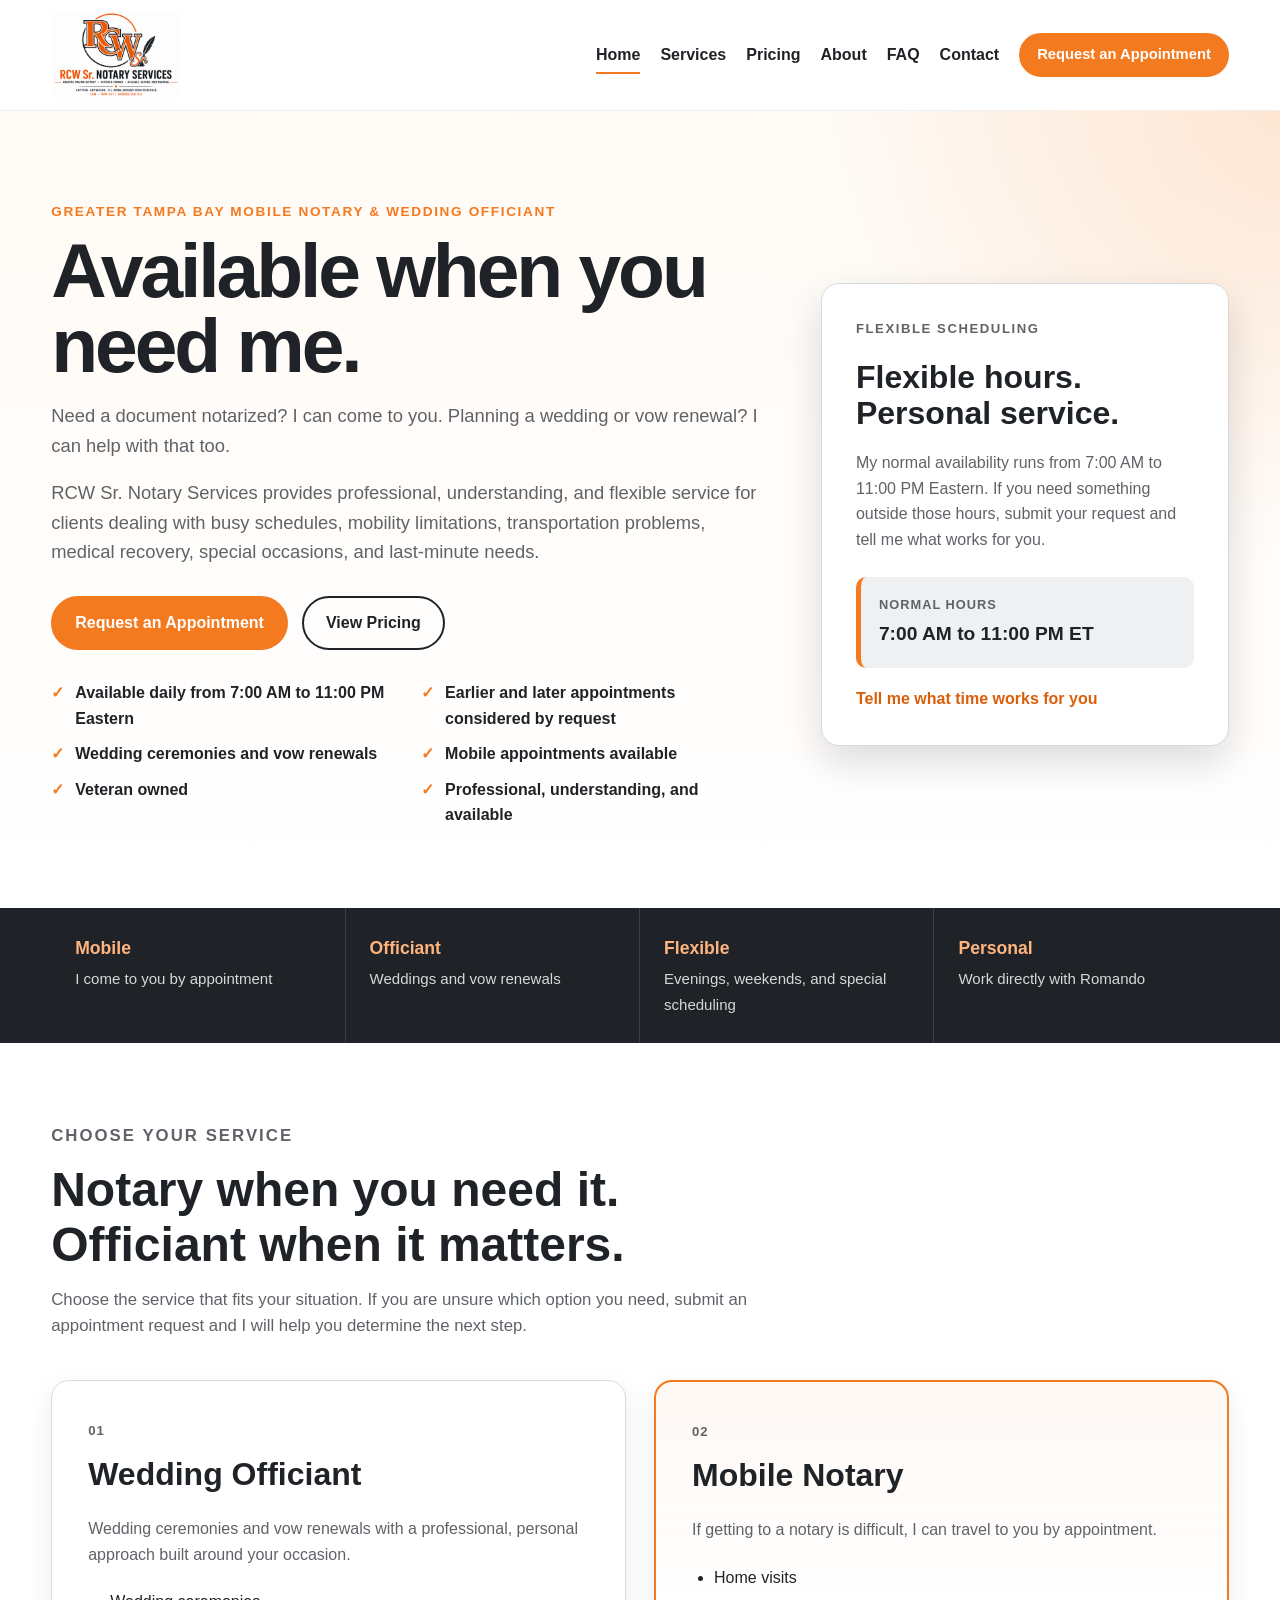
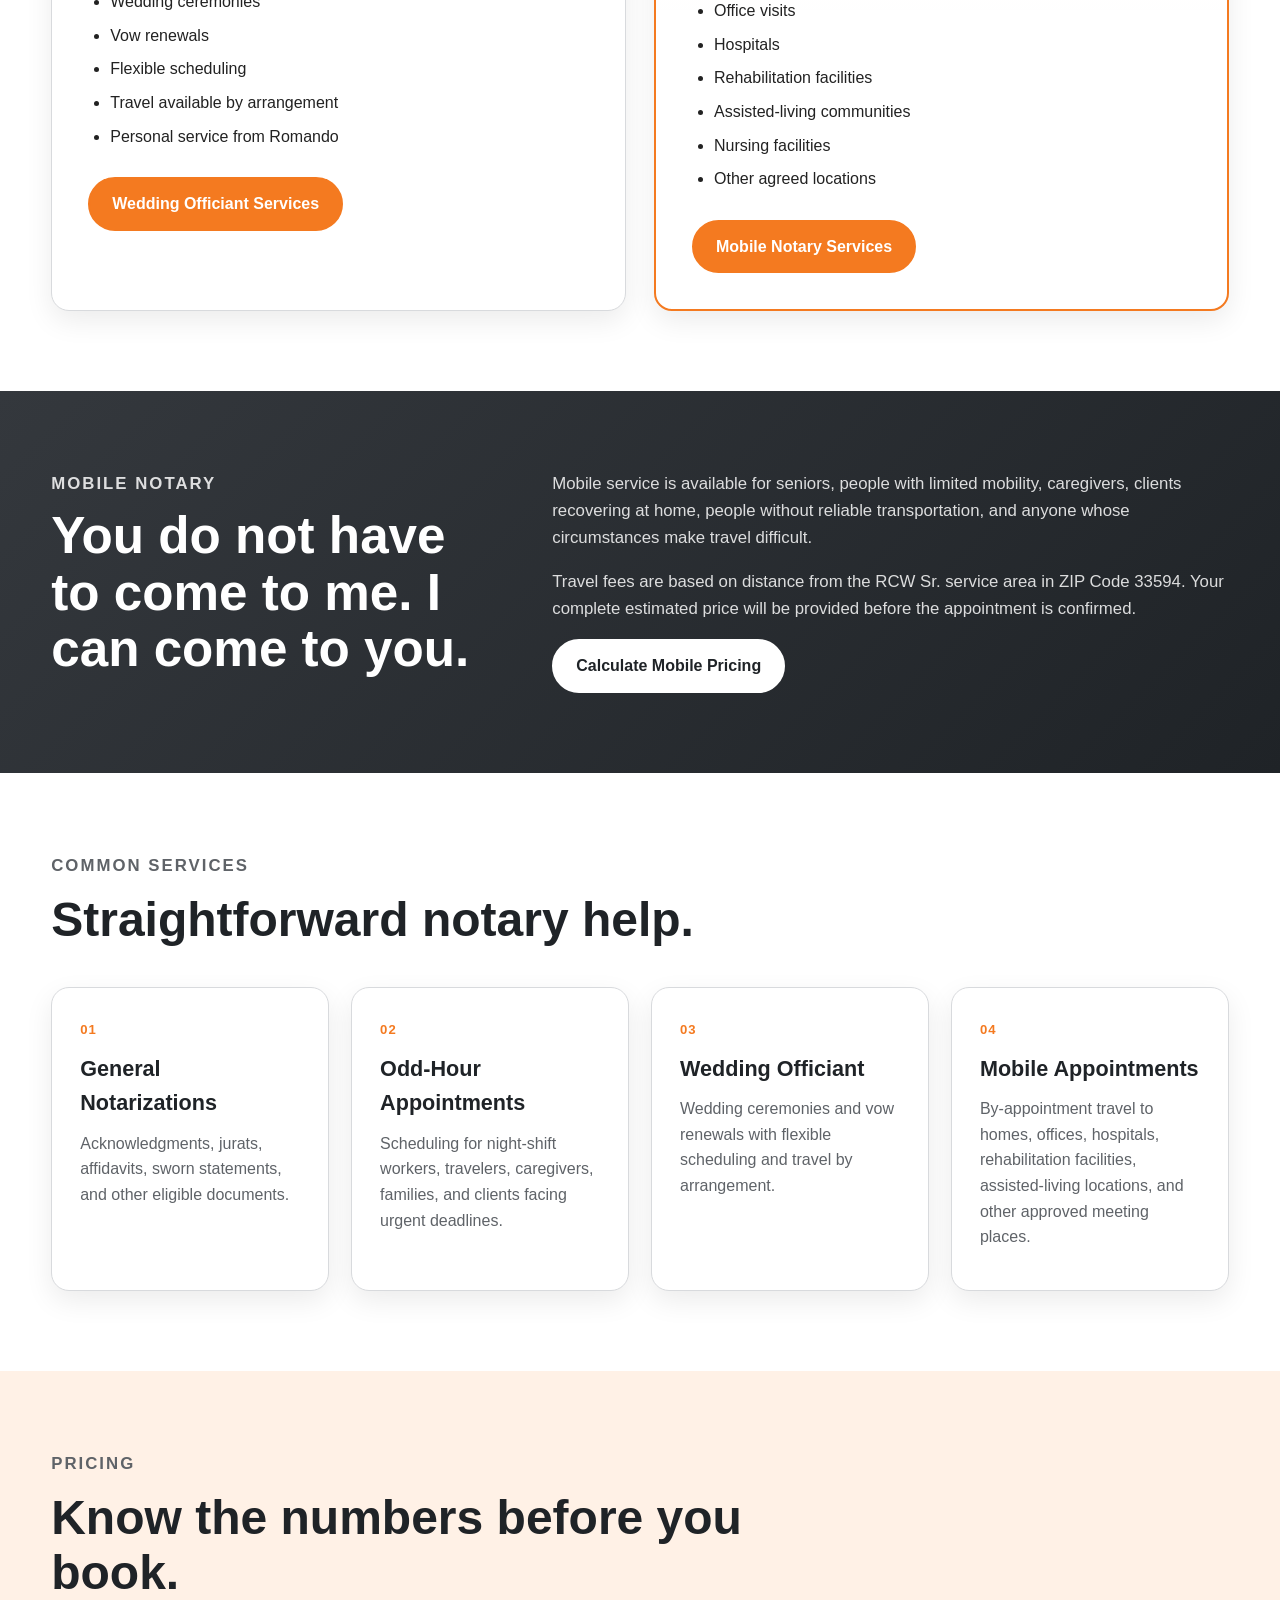
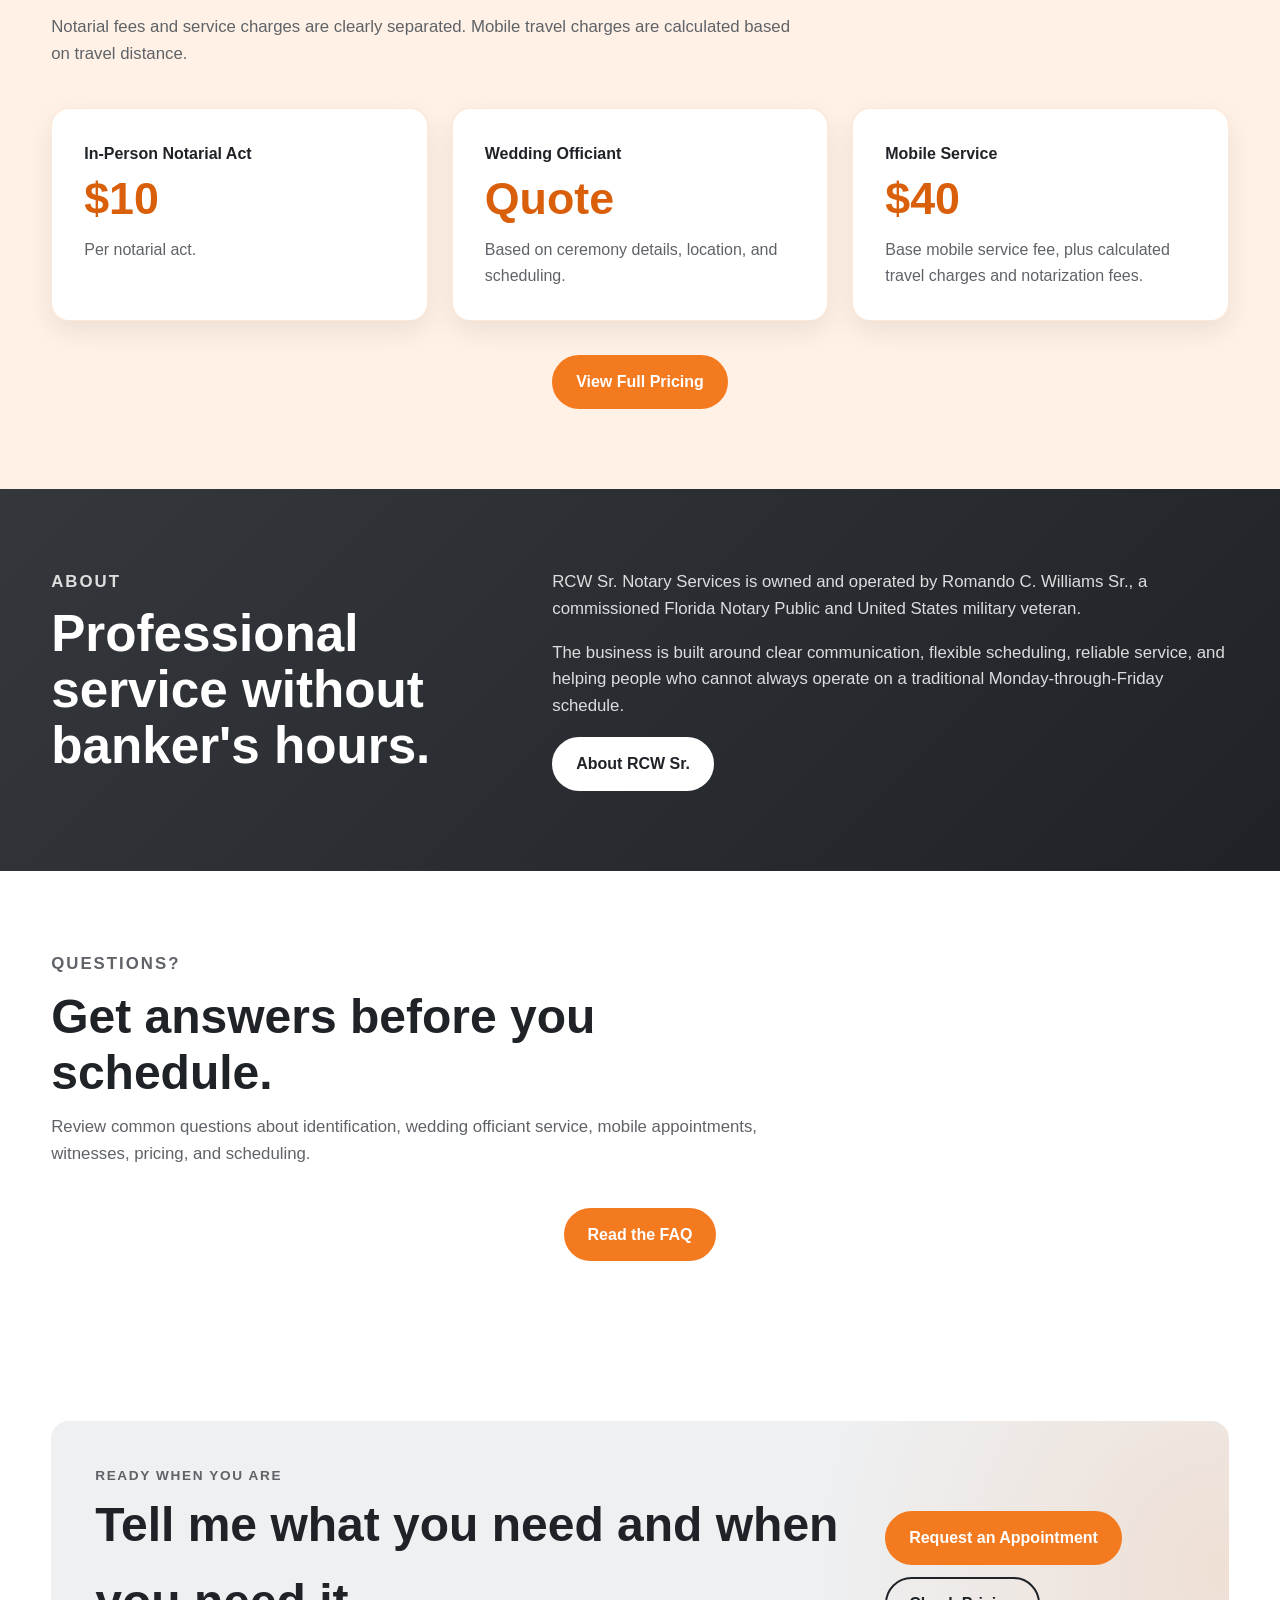
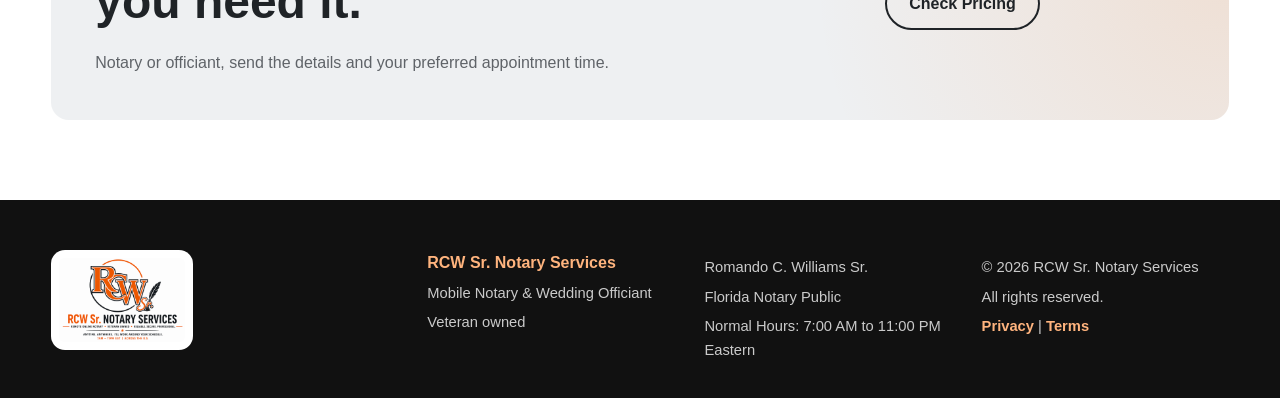
==== commit 89f5da86: "Revise homepage content for service focus Updated homepage copy to focus on Mobile Notary and Weddin" ====
--- a/docs/index.html
+++ b/docs/index.html
@@ -1,3 +1,38 @@
+<!--
+=========================================================
+RCW SR. NOTARY SERVICES
+FILE: index.html
+PAGE: Home
+
+IMPORTANT:
+- Preserve the existing homepage design and CSS class structure.
+- Preserve assets/css/styles.css and assets/js/main.js.
+- Preserve the approved logo:
+  assets/images/rcw-sr-logo-full.png
+- Do not replace the logo with plain text.
+- Do not redesign this page during copy updates.
+
+CURRENT HOMEPAGE FOCUS:
+Mobile Notary & Wedding Officiant
+
+CORE BRAND MESSAGE:
+Professional • Understanding • Available When You Need Me
+
+SERVICE AREA:
+Greater Tampa Bay, including Hillsborough, Polk, Pinellas
+and Pasco counties. Other locations upon request.
+
+LAST UPDATED:
+September 10, 2026
+
+CHANGE NOTES:
+- Kept original live homepage structure and styling.
+- Updated homepage copy for Mobile Notary & Wedding Officiant.
+- Removed RON promotion from homepage copy.
+- Preserved pricing, navigation, logo, CSS and JavaScript links.
+=========================================================
+-->
+
 <!DOCTYPE html>
 <html lang="en">
 <head>
@@ -7,12 +42,12 @@
 
   <meta
     name="description"
-    content="RCW Sr. Notary Services provides Florida Remote Online Notary and mobile notary appointments with flexible scheduling, including evenings, weekends, and special scheduling requests."
+    content="RCW Sr. Notary Services provides mobile notary and wedding officiant services throughout the Greater Tampa Bay area with flexible scheduling and service beyond the core area upon request."
   >
 
   <meta name="theme-color" content="#f47a20">
 
-  <title>RCW Sr. Notary Services | Remote Online & Mobile Notary</title>
+  <title>RCW Sr. Notary Services | Mobile Notary & Wedding Officiant</title>
 
   <link rel="stylesheet" href="assets/css/styles.css">
 
@@ -25,6 +60,7 @@
     Skip to main content
   </a>
 
+  <!-- ===== HEADER / NAVIGATION ===== -->
   <header class="site-header">
 
     <div class="container header-inner">
@@ -79,6 +115,7 @@
 
   <main id="main-content">
 
+    <!-- ===== HERO ===== -->
     <section class="hero">
 
       <div class="container hero-grid">
@@ -86,27 +123,27 @@
         <div class="hero-copy">
 
           <p class="eyebrow">
-            Florida Remote Online & Mobile Notary
+            Greater Tampa Bay Mobile Notary & Wedding Officiant
           </p>
 
           <h1>
-            Your schedule comes first.
+            Available when you need me.
           </h1>
 
           <p class="hero-text">
-            Need a document notarized online?
-            I can handle it remotely.
-            Need someone to come to you?
-            I can do that too.
+            Need a document notarized?
+            I can come to you.
+            Planning a wedding or vow renewal?
+            I can help with that too.
           </p>
 
           <p class="hero-text">
-            RCW Sr. Notary Services provides secure,
-            flexible notarization for clients dealing with busy schedules,
+            RCW Sr. Notary Services provides professional,
+            understanding, and flexible service for clients dealing with busy schedules,
             mobility limitations,
-            time-zone conflicts,
             transportation problems,
             medical recovery,
+            special occasions,
             and last-minute needs.
           </p>
 
@@ -141,7 +178,7 @@
             </li>
 
             <li>
-              Remote Online Notary appointments
+              Wedding ceremonies and vow renewals
             </li>
 
             <li>
@@ -153,7 +190,7 @@
             </li>
 
             <li>
-              Secure, professional, and flexible
+              Professional, understanding, and available
             </li>
           </ul>
 
@@ -169,7 +206,7 @@
           </p>
 
           <h2>
-            East Coast hours. West Coast friendly.
+            Flexible hours. Personal service.
           </h2>
 
           <p>
@@ -212,16 +249,16 @@
       <div class="container trust-grid">
 
         <div>
-          <strong>Remote</strong>
-          <span>
-            Notarize from a compatible device
-          </span>
-        </div>
-
-        <div>
           <strong>Mobile</strong>
           <span>
-            I can come to you by appointment
+            I come to you by appointment
+          </span>
+        </div>
+
+        <div>
+          <strong>Officiant</strong>
+          <span>
+            Weddings and vow renewals
           </span>
         </div>
 
@@ -257,7 +294,7 @@
           </p>
 
           <h2>
-            Online when convenient. In person when necessary.
+            Notary when you need it. Officiant when it matters.
           </h2>
 
           <p>
@@ -277,27 +314,27 @@
             </p>
 
             <h3>
-              Notarize Online
+              Wedding Officiant
             </h3>
 
             <p>
-              Complete eligible notarizations remotely
-              using a secure Florida-compliant Remote Online Notary platform.
+              Wedding ceremonies and vow renewals
+              with a professional, personal approach built around your occasion.
             </p>
 
             <ul>
-              <li>No travel required</li>
-              <li>Great for busy schedules</li>
-              <li>Time-zone friendly</li>
-              <li>Evening and weekend availability</li>
-              <li>Identity verification handled through the RON platform</li>
+              <li>Wedding ceremonies</li>
+              <li>Vow renewals</li>
+              <li>Flexible scheduling</li>
+              <li>Travel available by arrangement</li>
+              <li>Personal service from Romando</li>
             </ul>
 
             <a
               class="button"
-              href="services.html#remote"
+              href="services.html"
             >
-              Remote Notary Services
+              Wedding Officiant Services
             </a>
 
           </article>
@@ -309,7 +346,7 @@
             </p>
 
             <h3>
-              Come to Me
+              Mobile Notary
             </h3>
 
             <p>
@@ -454,12 +491,12 @@
             </span>
 
             <h3>
-              Time-Zone Scheduling
+              Wedding Officiant
             </h3>
 
             <p>
-              Flexible appointments for clients outside Eastern Time,
-              including West Coast customers.
+              Wedding ceremonies and vow renewals
+              with flexible scheduling and travel by arrangement.
             </p>
 
           </article>
@@ -533,15 +570,15 @@
           <article class="price-card">
 
             <p class="price-label">
-              Remote Online Notarial Act
+              Wedding Officiant
             </p>
 
             <p class="price">
-              $25
+              Quote
             </p>
 
             <p>
-              Per online notarial act.
+              Based on ceremony details, location, and scheduling.
             </p>
 
           </article>
@@ -645,7 +682,7 @@
 
           <p>
             Review common questions about identification,
-            Remote Online Notarization,
+            wedding officiant service,
             mobile appointments,
             witnesses,
             pricing,
@@ -684,7 +721,7 @@
           </h2>
 
           <p>
-            Remote or mobile,
+            Notary or officiant,
             send the details and your preferred appointment time.
           </p>
 
@@ -714,6 +751,7 @@
 
   </main>
 
+  <!-- ===== FOOTER ===== -->
   <footer class="site-footer">
 
     <div class="container footer-grid">
@@ -735,7 +773,7 @@
         </strong>
 
         <p>
-          Remote Online & Mobile Notary
+          Mobile Notary & Wedding Officiant
         </p>
 
         <p>
